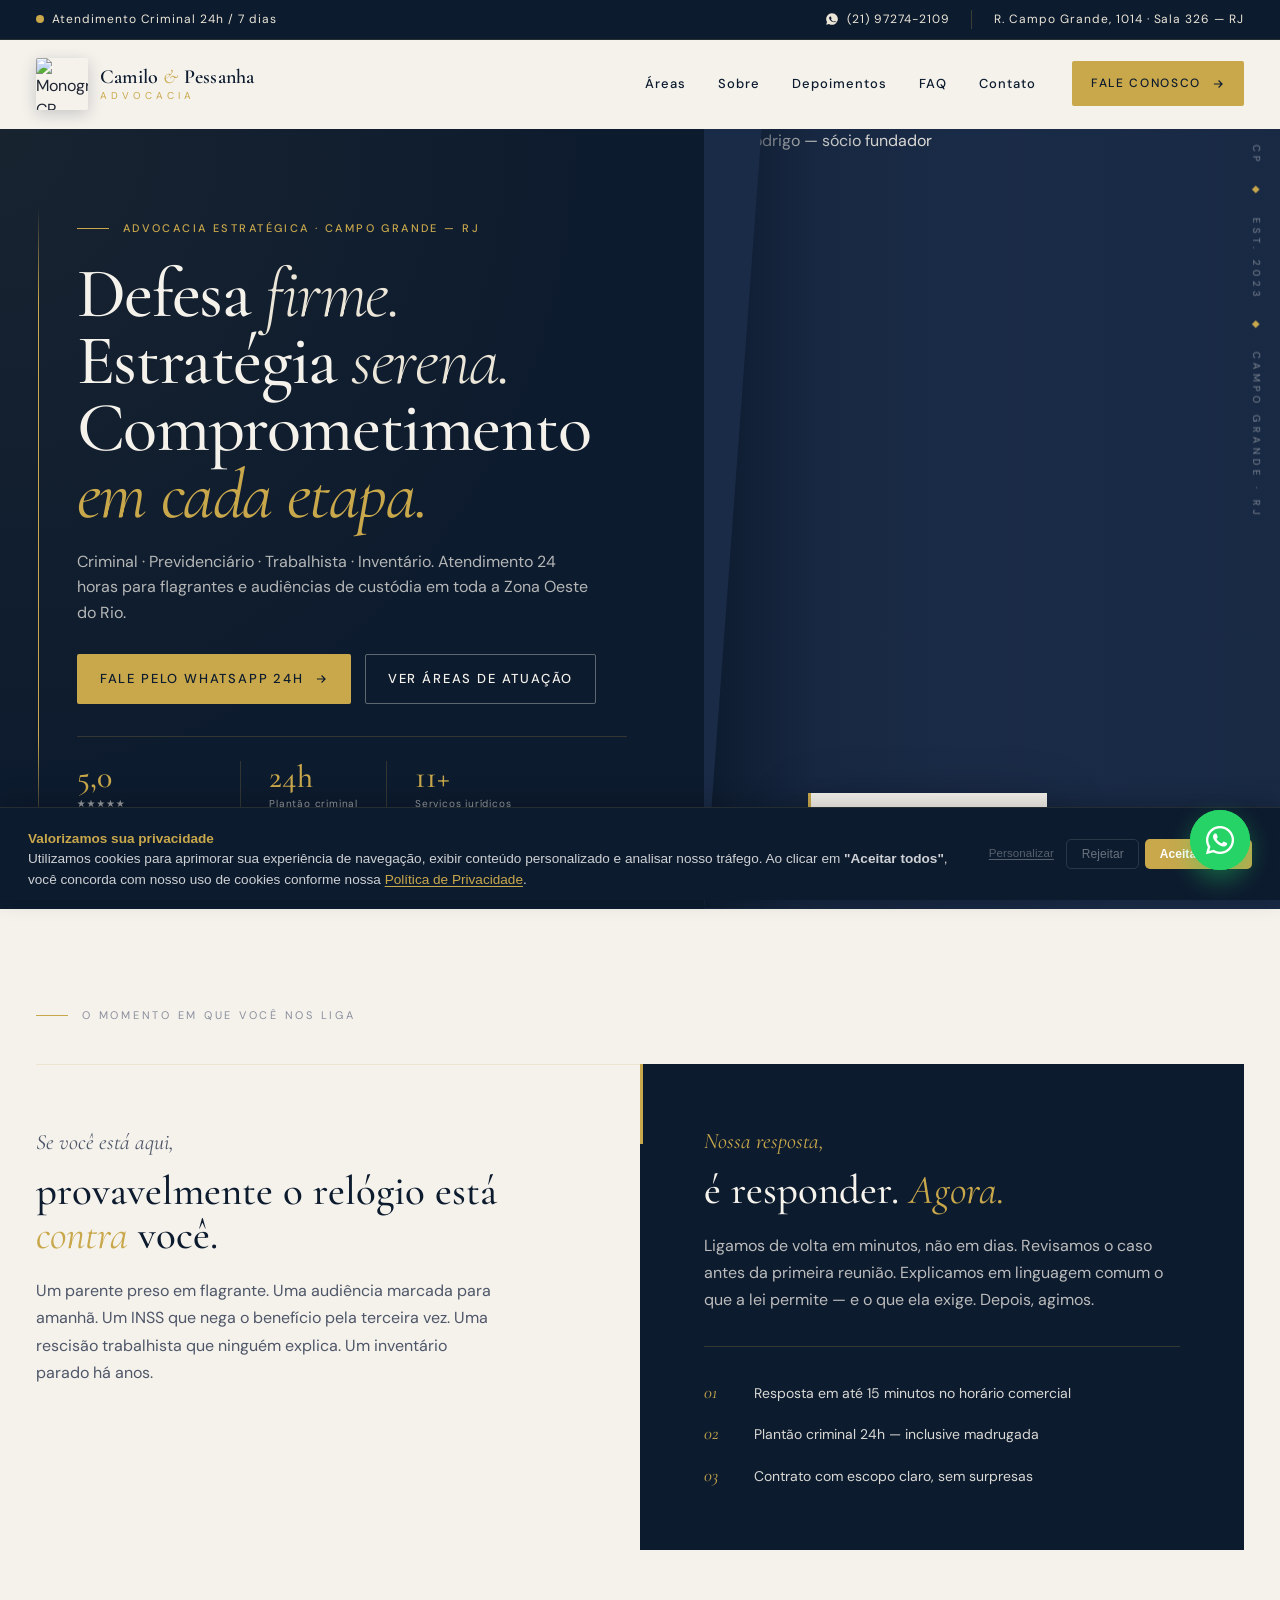
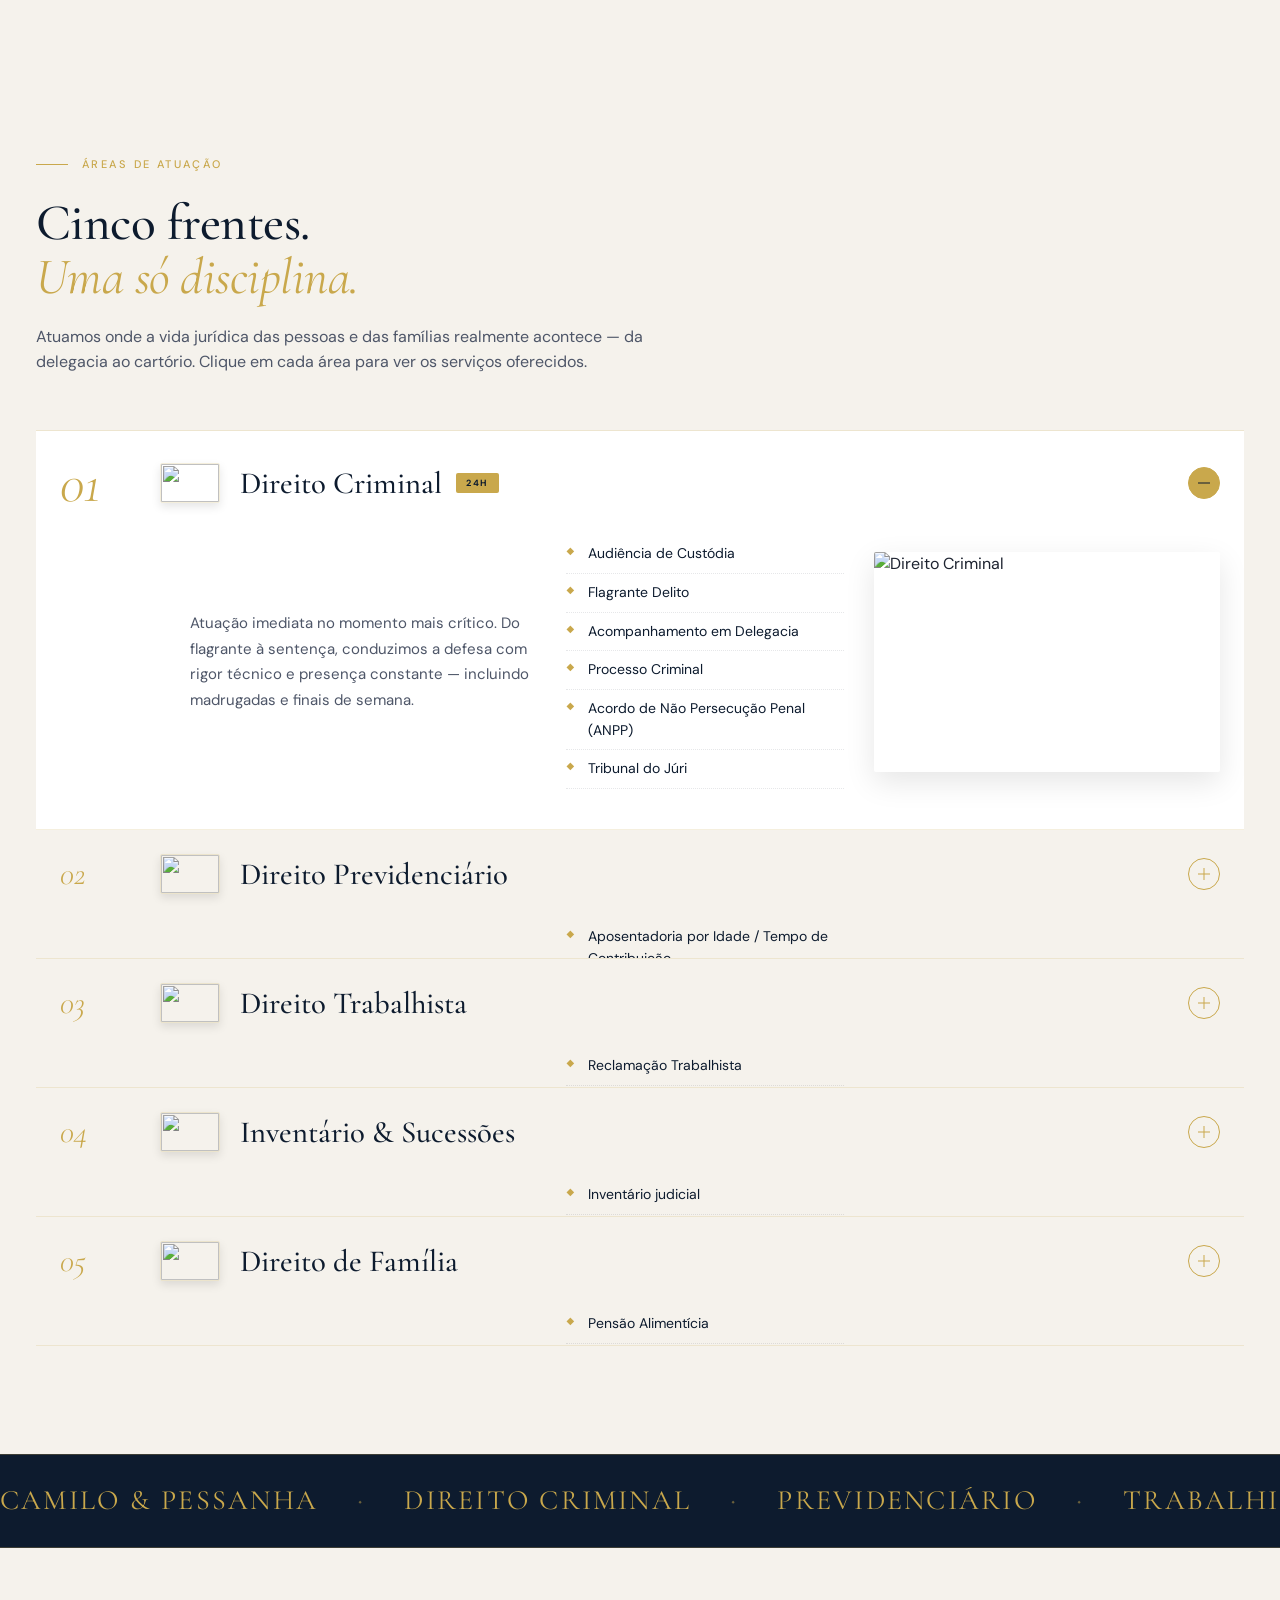
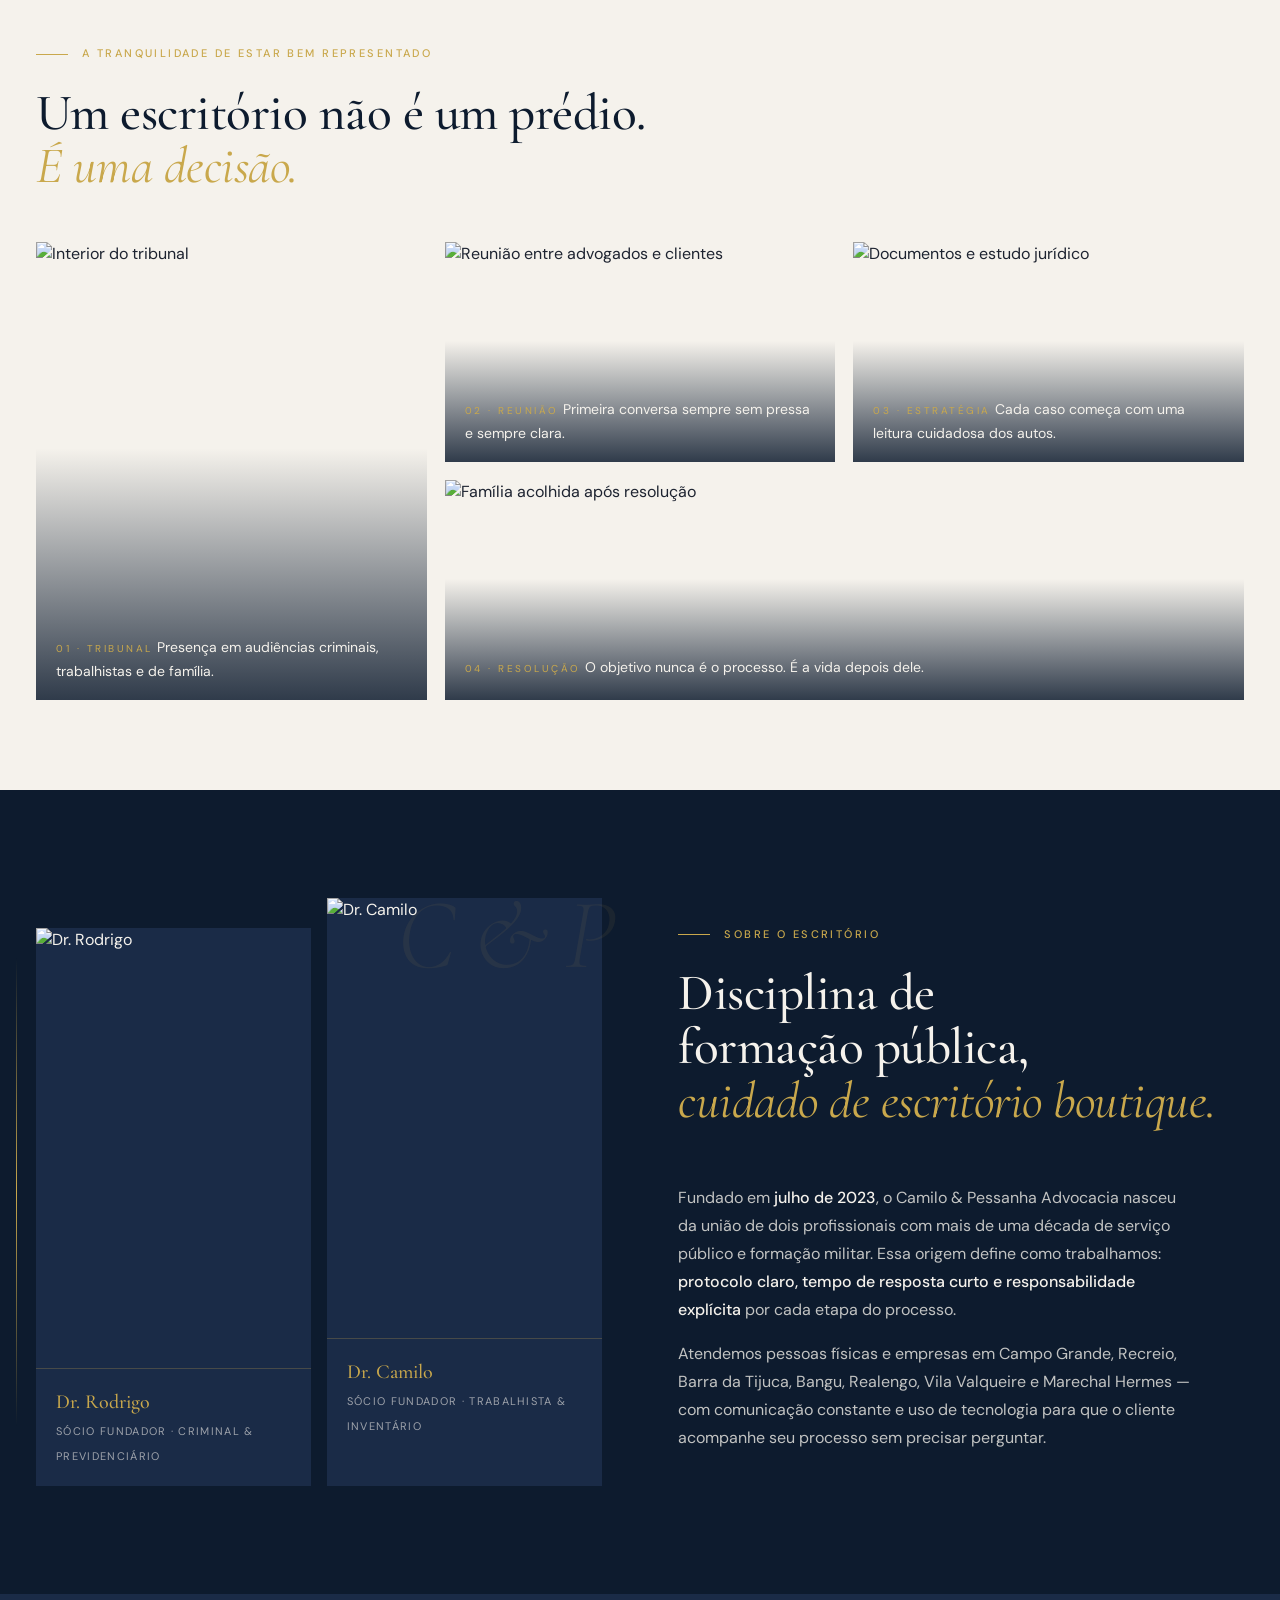
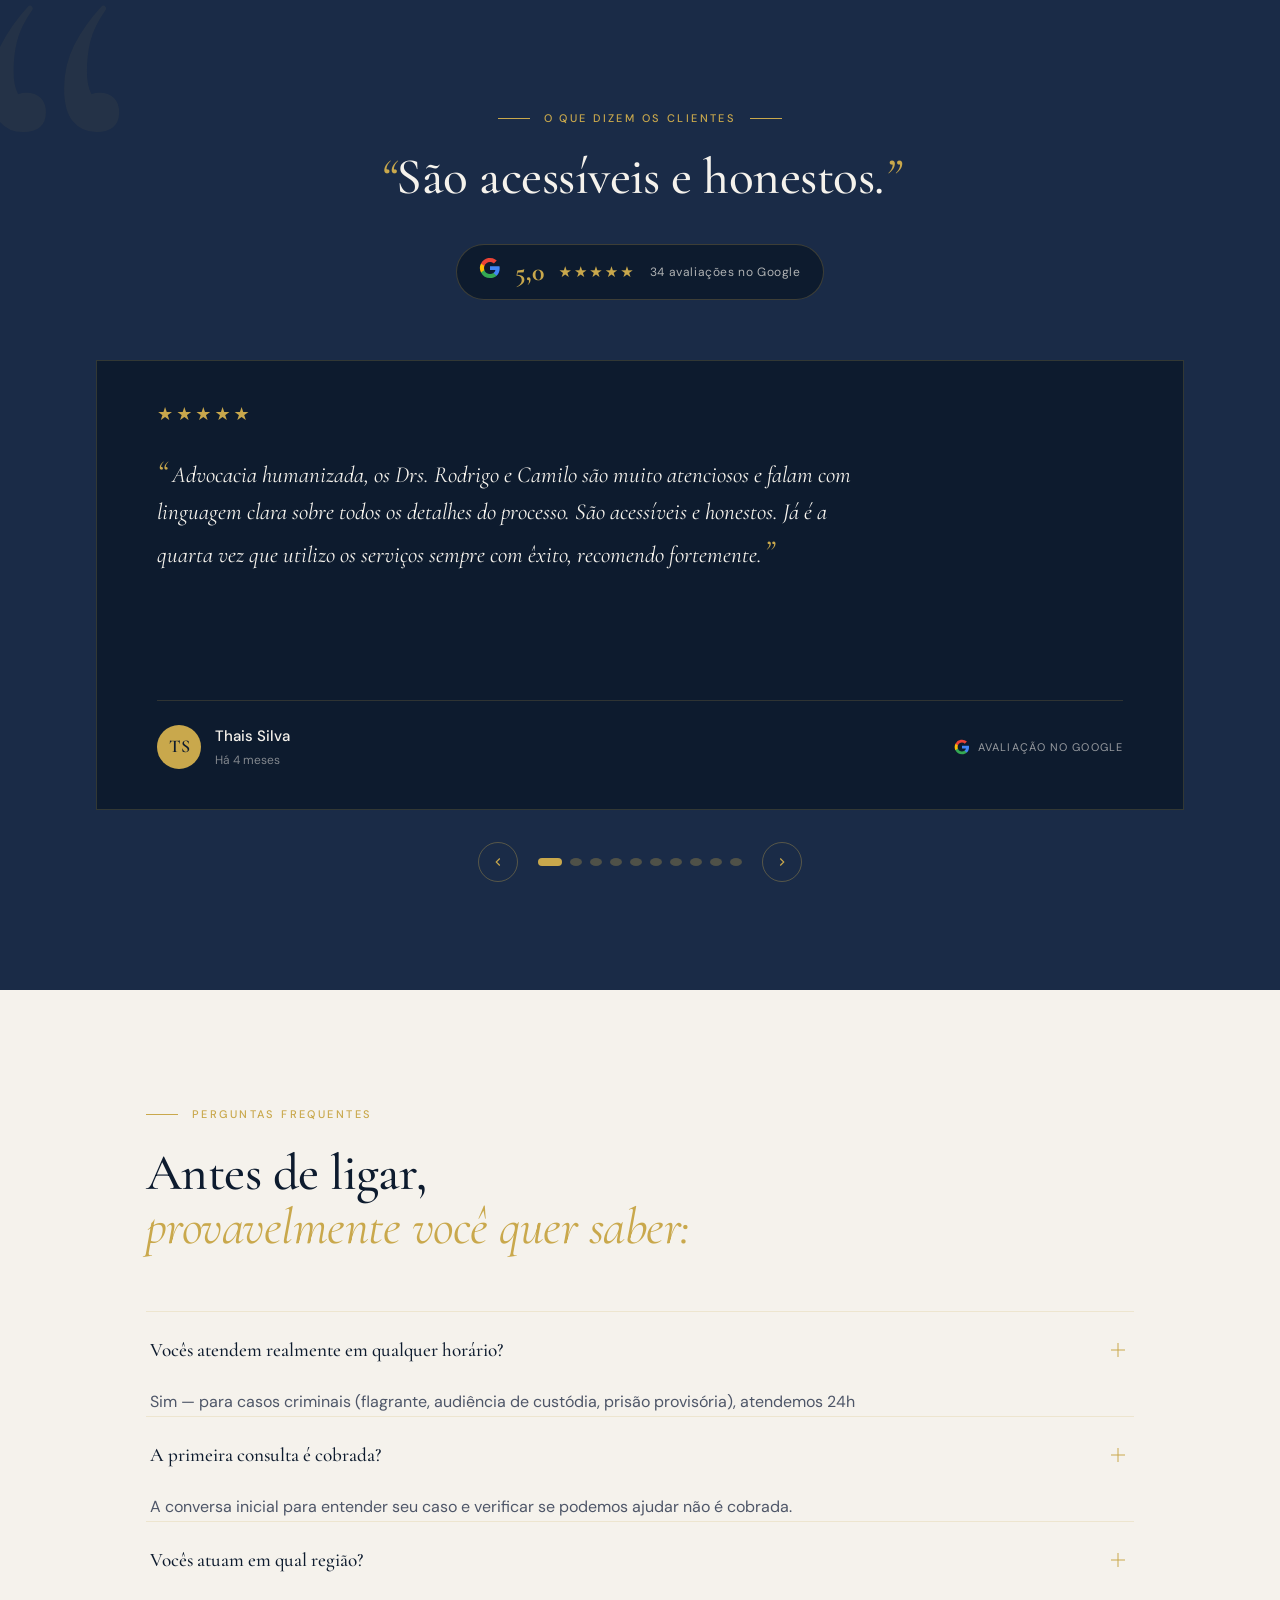
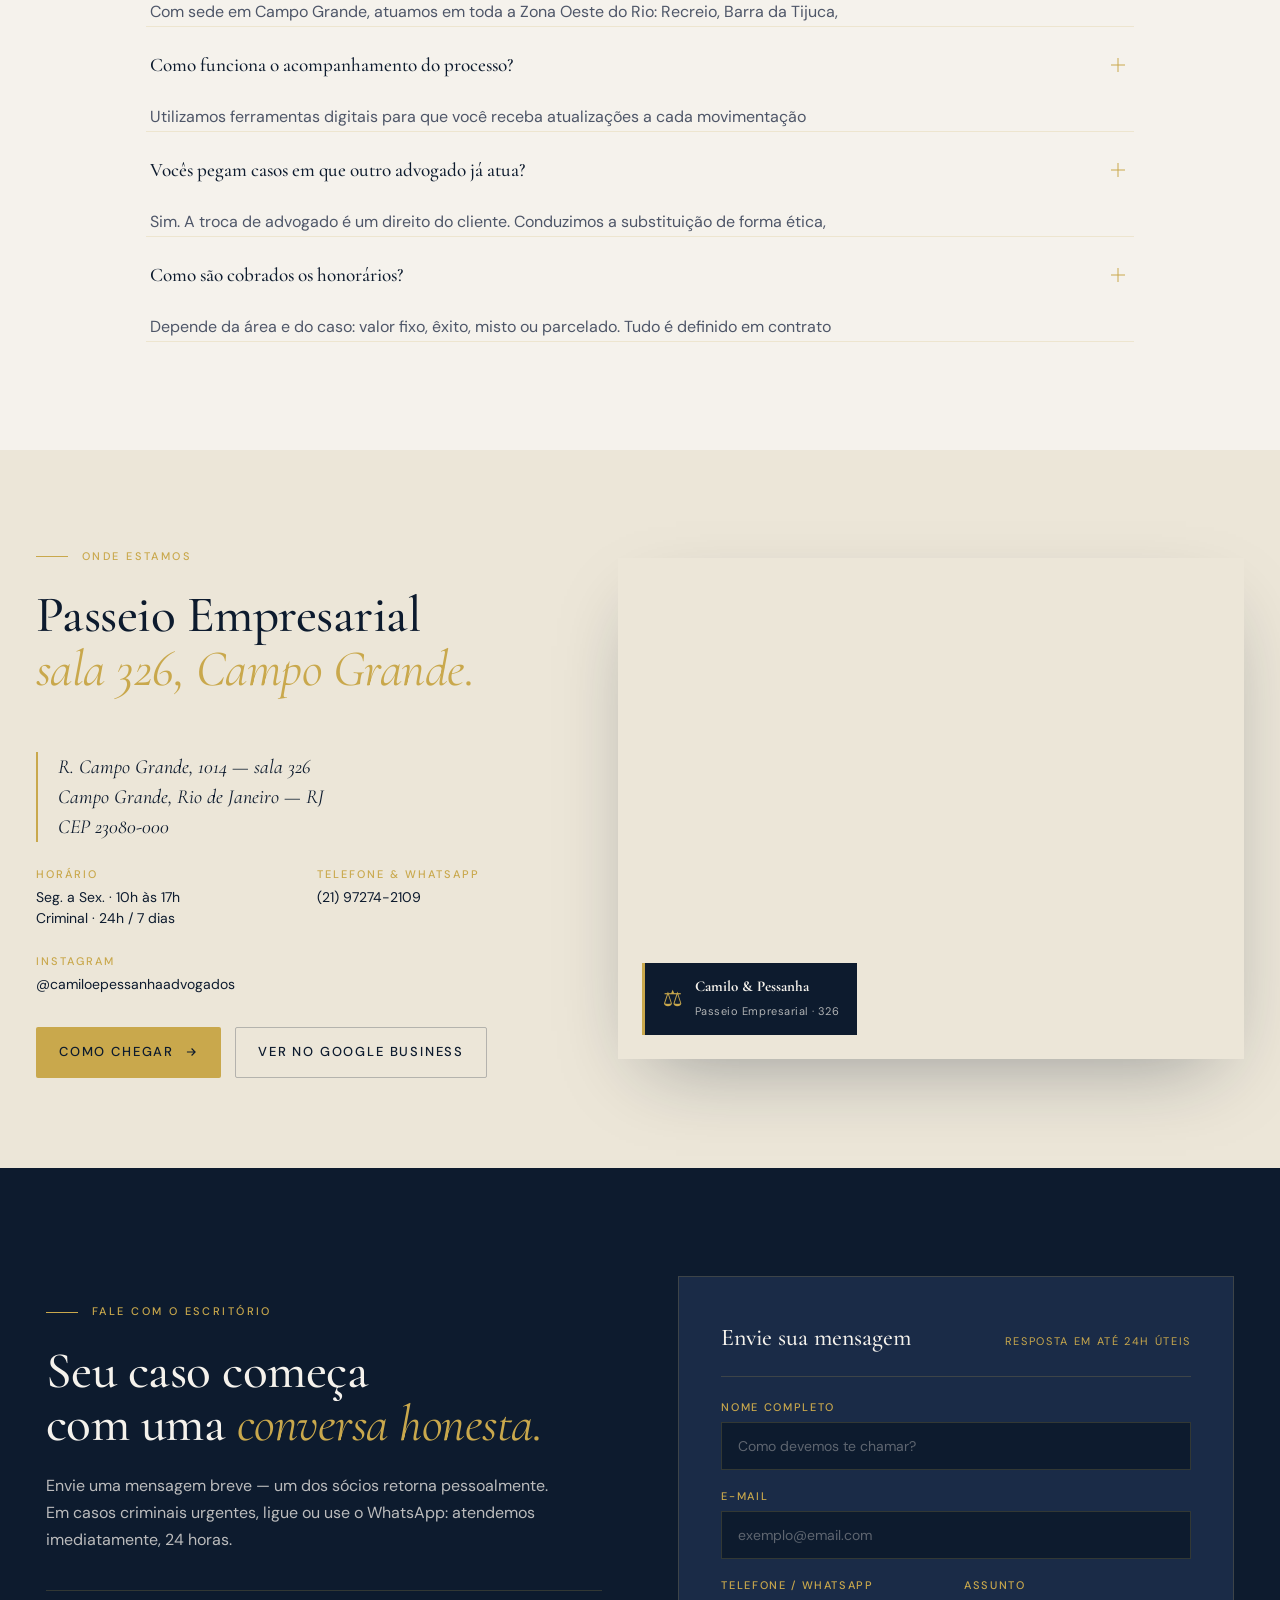
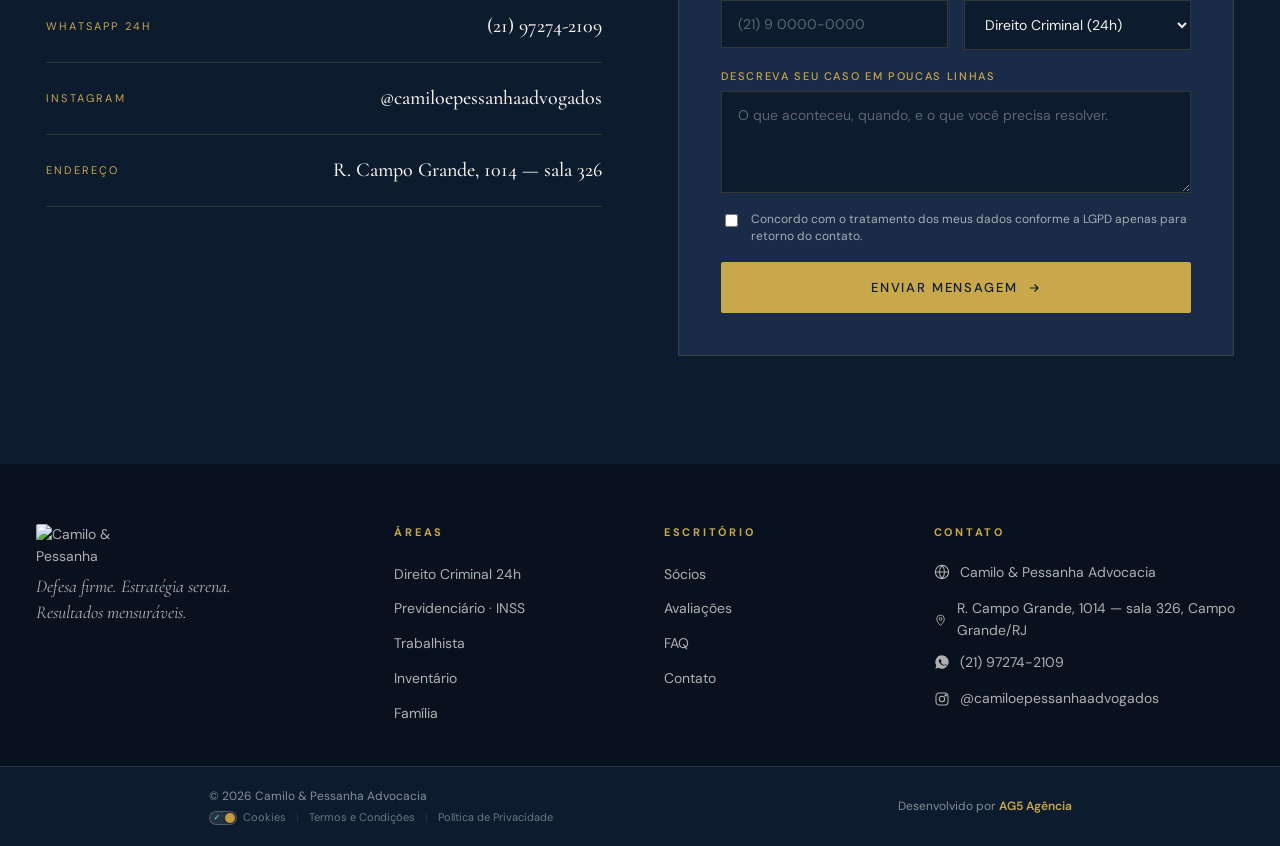
==== index.html @ c4a3452a "feat: landing page Camilo & Pessanha Advocacia - AG5 Standard" ====
<!DOCTYPE html>
<html lang="pt-BR">

<head>
  <meta charset="UTF-8" />
  <meta name="viewport" content="width=device-width, initial-scale=1.0" />
  
  <title>Advogado Criminal em Campo Grande RJ | Camilo &amp; Pessanha Advocacia</title>
  <meta name="description" content="Advogado criminal em Campo Grande RJ com plantão 24h. Defesa em flagrante, audiência de custódia, INSS e trabalhista. Atendimento imediato na Zona Oeste do Rio." />

  <!-- Canonical & Geo -->
  <link rel="canonical" href="https://www.camiloepessanha.ag5agencia.site">
  <meta name="geo.region" content="BR-RJ" />
  <meta name="geo.placename" content="Campo Grande, Rio de Janeiro" />
  <meta name="geo.position" content="-22.901458;-43.562194" />
  <meta name="ICBM" content="-22.901458, -43.562194" />

  <!-- Open Graph / Compartilhamento -->
  <meta property="og:title" content="Advogado Criminal em Campo Grande RJ | Camilo &amp; Pessanha Advocacia">
  <meta property="og:description" content="Advogado criminal em Campo Grande RJ com plantão 24h. Defesa em flagrante, audiência de custódia, INSS e trabalhista. Atendimento imediato na Zona Oeste do Rio.">
  <meta property="og:url" content="https://www.camiloepessanha.ag5agencia.site">
  <meta property="og:image" content="https://www.camiloepessanha.ag5agencia.site/assets/camilo-pessanha-dr-rodrigo-advogado-foto-perfil.webp">
  <meta property="og:image:width" content="1200">
  <meta property="og:image:height" content="630">
  <meta property="og:type" content="website">
  <meta property="og:locale" content="pt_BR">
  <meta property="og:site_name" content="Camilo &amp; Pessanha Advocacia">

  <!-- Twitter Cards -->
  <meta name="twitter:card" content="summary_large_image">
  <meta name="twitter:title" content="Advogado Criminal em Campo Grande RJ | Camilo &amp; Pessanha Advocacia">
  <meta name="twitter:description" content="Advogado criminal em Campo Grande RJ com plantão 24h. Defesa em flagrante, audiência de custódia, INSS e trabalhista. Atendimento imediato na Zona Oeste do Rio.">
  <meta name="twitter:image" content="https://www.camiloepessanha.ag5agencia.site/assets/camilo-pessanha-dr-rodrigo-advogado-foto-perfil.webp">

  <!-- Preloads Críticos -->
  <link rel="preload" href="assets/camilo-pessanha-dr-rodrigo-advogado-foto-perfil.webp" as="image">
  <link rel="preload" href="https://fonts.googleapis.com/css2?family=Cormorant+Garamond:ital,wght@0,300;0,400;0,500;0,600;0,700;1,300;1,400;1,500&family=DM+Sans:wght@400;500;700&display=swap" as="style">

  <link rel="preconnect" href="https://fonts.googleapis.com">
  <link rel="preconnect" href="https://fonts.gstatic.com" crossorigin>
  <link href="https://fonts.googleapis.com/css2?family=Cormorant+Garamond:ital,wght@0,300;0,400;0,500;0,600;0,700;1,300;1,400;1,500&family=DM+Sans:wght@400;500;700&display=swap" rel="stylesheet">
  
  <link rel="icon" type="image/x-icon" href="assets/favicon-camilo-pessanha-advocacia.ico">
  <link rel="stylesheet" href="https://cdnjs.cloudflare.com/ajax/libs/font-awesome/6.5.1/css/all.min.css">
  <link rel="stylesheet" href="style.css" />
  <link rel="stylesheet" href="cookie-banner.css">

  <!-- Schema.org JSON-LD @graph unificado (Skill AG5 v2.2) -->
  <script type="application/ld+json">
  {
    "@context": "https://schema.org",
    "@graph": [

      {
        "@type": "LegalService",
        "@id": "https://www.camiloepessanha.ag5agencia.site/#negocio",

        "name": "CAMILO E PESSANHA ADVOCACIA - CAMPO GRANDE - RJ - 24H",
        "alternateName": "Camilo & Pessanha Advocacia | Advogado Criminal | Previdenciário | Trabalhista | Inventário | Campo Grande RJ",

        "url": "https://www.camiloepessanha.ag5agencia.site/",
        "logo": "https://www.camiloepessanha.ag5agencia.site/assets/camilo-pessanha-advocacia-logo-completa-desktop.webp",
        "image": [
          "https://www.camiloepessanha.ag5agencia.site/assets/camilo-pessanha-dr-rodrigo-advogado-foto-perfil.webp",
          "https://www.camiloepessanha.ag5agencia.site/assets/camilo-pessanha-dr-camilo-advogado-foto-perfil.webp"
        ],
        "description": "Escritório de advocacia com plantão criminal 24h em Campo Grande, Rio de Janeiro. Atuação em Direito Criminal, Previdenciário, Trabalhista, Inventário e Família.",

        "foundingDate": "2023-07-11",
        "priceRange": "$$",
        "currenciesAccepted": "BRL",
        "telephone": "+55-21-97274-2109",

        "address": {
          "@type": "PostalAddress",
          "streetAddress": "R. Campo Grande, 1014, sala 326",
          "addressLocality": "Campo Grande",
          "addressRegion": "RJ",
          "postalCode": "23080-000",
          "addressCountry": "BR"
        },

        "geo": {
          "@type": "GeoCoordinates",
          "latitude": -22.90145840,
          "longitude": -43.55962000
        },

        "openingHoursSpecification": [
          {
            "@type": "OpeningHoursSpecification",
            "dayOfWeek": ["Monday","Tuesday","Wednesday","Thursday","Friday"],
            "opens": "10:00",
            "closes": "17:00"
          },
          {
            "@type": "OpeningHoursSpecification",
            "dayOfWeek": ["Monday","Tuesday","Wednesday","Thursday","Friday","Saturday","Sunday"],
            "opens": "00:00",
            "closes": "23:59",
            "description": "Plantão Criminal 24h"
          }
        ],

        "areaServed": [
          {
            "@type": "City",
            "name": "Campo Grande",
            "containedInPlace": { "@type": "State", "name": "Rio de Janeiro" }
          },
          { "@type": "Place", "name": "Campo Grande" },
          { "@type": "Place", "name": "Senador Vasconcelos" },
          { "@type": "Place", "name": "Santíssimo" },
          { "@type": "Place", "name": "Cosmos" },
          { "@type": "Place", "name": "Inhoaíba" },
          { "@type": "Place", "name": "Recreio dos Bandeirantes" },
          { "@type": "Place", "name": "Barra da Tijuca" },
          { "@type": "Place", "name": "Bangu" },
          { "@type": "Place", "name": "Realengo" },
          { "@type": "Place", "name": "Vila Valqueire" },
          { "@type": "Place", "name": "Marechal Hermes" }
        ],

        "hasOfferCatalog": {
          "@type": "OfferCatalog",
          "name": "Serviços Jurídicos Camilo e Pessanha Advocacia",
          "itemListElement": [
            {
              "@type": "Offer",
              "itemOffered": {
                "@type": "Service",
                "name": "Audiência de Custódia",
                "description": "Atuação imediata em audiência de custódia com plantão 24h para assegurar os direitos do preso.",
                "areaServed": "Campo Grande – RJ",
                "provider": { "@id": "https://www.camiloepessanha.ag5agencia.site/#negocio" }
              }
            },
            {
              "@type": "Offer",
              "itemOffered": {
                "@type": "Service",
                "name": "Flagrante Delito",
                "description": "Acompanhamento em delegacia e defesa no flagrante delito, disponível a qualquer hora.",
                "areaServed": "Campo Grande – RJ",
                "provider": { "@id": "https://www.camiloepessanha.ag5agencia.site/#negocio" }
              }
            },
            {
              "@type": "Offer",
              "itemOffered": {
                "@type": "Service",
                "name": "Processo Criminal e Tribunal do Júri",
                "description": "Defesa completa em processos criminais, ANPP e Tribunal do Júri.",
                "areaServed": "Campo Grande – RJ",
                "provider": { "@id": "https://www.camiloepessanha.ag5agencia.site/#negocio" }
              }
            },
            {
              "@type": "Offer",
              "itemOffered": {
                "@type": "Service",
                "name": "Aposentadoria e BPC-LOAS",
                "description": "Assessoria previdenciária para aposentadorias, BPC-LOAS, auxílio-doença, pensão por morte e revisões de benefício.",
                "areaServed": "Campo Grande – RJ",
                "provider": { "@id": "https://www.camiloepessanha.ag5agencia.site/#negocio" }
              }
            },
            {
              "@type": "Offer",
              "itemOffered": {
                "@type": "Service",
                "name": "Reclamação Trabalhista",
                "description": "Defesa de trabalhadores e assessoria empresarial preventiva em rescisões, horas extras, assédio e acordos.",
                "areaServed": "Campo Grande – RJ",
                "provider": { "@id": "https://www.camiloepessanha.ag5agencia.site/#negocio" }
              }
            },
            {
              "@type": "Offer",
              "itemOffered": {
                "@type": "Service",
                "name": "Inventário e Sucessões",
                "description": "Inventário judicial e extrajudicial, partilha de bens, testamento, sobrepartilha e arrolamento sumário.",
                "areaServed": "Campo Grande – RJ",
                "provider": { "@id": "https://www.camiloepessanha.ag5agencia.site/#negocio" }
              }
            },
            {
              "@type": "Offer",
              "itemOffered": {
                "@type": "Service",
                "name": "Direito de Família",
                "description": "Pensão alimentícia, guarda, divórcio, reconhecimento de união estável e investigação de paternidade.",
                "areaServed": "Campo Grande – RJ",
                "provider": { "@id": "https://www.camiloepessanha.ag5agencia.site/#negocio" }
              }
            }
          ]
        },

        "founder": [
          {
            "@type": "Person",
            "name": "Dr. Rodrigo",
            "jobTitle": "Advogado Sócio Fundador",
            "description": "Sócio fundador especializado em Direito Criminal e Previdenciário, com formação militar e mais de uma década no serviço público.",
            "image": "https://www.camiloepessanha.ag5agencia.site/assets/camilo-pessanha-dr-rodrigo-advogado-foto-perfil.webp"
          },
          {
            "@type": "Person",
            "name": "Dr. Camilo",
            "jobTitle": "Advogado Sócio Fundador",
            "description": "Sócio fundador especializado em Direito Trabalhista e Inventário, com formação militar e mais de uma década no serviço público.",
            "image": "https://www.camiloepessanha.ag5agencia.site/assets/camilo-pessanha-dr-camilo-advogado-foto-perfil.webp"
          }
        ],

        "aggregateRating": {
          "@type": "AggregateRating",
          "ratingValue": "5.0",
          "reviewCount": "34",
          "bestRating": "5",
          "worstRating": "1"
        },

        "sameAs": [
          "https://share.google/ftbJvimRiAIhSMimZ",
          "https://www.instagram.com/camiloepessanhaadvogados"
        ]
      },

      {
        "@type": "WebSite",
        "@id": "https://www.camiloepessanha.ag5agencia.site/#website",
        "url": "https://www.camiloepessanha.ag5agencia.site/",
        "name": "Camilo & Pessanha Advocacia | Advogado Criminal | Previdenciário | Trabalhista | Inventário | Campo Grande RJ",
        "publisher": { "@id": "https://www.camiloepessanha.ag5agencia.site/#negocio" },
        "inLanguage": "pt-BR"
      },

      {
        "@type": "WebPage",
        "@id": "https://www.camiloepessanha.ag5agencia.site/#webpage",
        "url": "https://www.camiloepessanha.ag5agencia.site/",
        "name": "Advogado Criminal em Campo Grande RJ | Camilo & Pessanha Advocacia",
        "description": "Advogado criminal em Campo Grande RJ com plantão 24h. Defesa em flagrante, audiência de custódia, INSS e trabalhista. Atendimento imediato na Zona Oeste do Rio.",
        "isPartOf": { "@id": "https://www.camiloepessanha.ag5agencia.site/#website" },
        "about": { "@id": "https://www.camiloepessanha.ag5agencia.site/#negocio" },
        "inLanguage": "pt-BR",
        "datePublished": "2023-07-11",
        "dateModified": "2026-04-22"
      },

      {
        "@type": "FAQPage",
        "@id": "https://www.camiloepessanha.ag5agencia.site/#faq",
        "mainEntity": [
          {
            "@type": "Question",
            "name": "Vocês atendem realmente em qualquer horário?",
            "acceptedAnswer": {
              "@type": "Answer",
              "text": "Sim. Para casos criminais (flagrante, audiência de custódia, prisão provisória), atendemos 24h por dia, todos os dias, incluindo madrugadas, finais de semana e feriados. Nas demais áreas, o horário é de segunda a sexta, das 10h às 17h."
            }
          },
          {
            "@type": "Question",
            "name": "A primeira consulta é cobrada?",
            "acceptedAnswer": {
              "@type": "Answer",
              "text": "A conversa inicial para entender seu caso e verificar se podemos ajudar não é cobrada. Eventuais pareceres técnicos ou análises de documentos são acordados previamente, sempre por escrito, sem surpresas."
            }
          },
          {
            "@type": "Question",
            "name": "Vocês atuam em qual região?",
            "acceptedAnswer": {
              "@type": "Answer",
              "text": "Com sede em Campo Grande, atuamos em toda a Zona Oeste do Rio: Recreio, Barra da Tijuca, Bangu, Realengo, Vila Valqueire e Marechal Hermes, além de outras regiões mediante combinação prévia."
            }
          },
          {
            "@type": "Question",
            "name": "Como funciona o acompanhamento do processo?",
            "acceptedAnswer": {
              "@type": "Answer",
              "text": "Utilizamos ferramentas digitais para que você receba atualizações a cada movimentação relevante. Além disso, respondemos por WhatsApp, e-mail e telefone em horário comercial, sem intermediários desnecessários."
            }
          },
          {
            "@type": "Question",
            "name": "Vocês pegam casos em que outro advogado já atua?",
            "acceptedAnswer": {
              "@type": "Answer",
              "text": "Sim. A troca de advogado é um direito do cliente. Conduzimos a substituição de forma ética, seguindo integralmente o Código de Ética da OAB, sem atrito desnecessário com o colega anterior."
            }
          },
          {
            "@type": "Question",
            "name": "Como são cobrados os honorários?",
            "acceptedAnswer": {
              "@type": "Answer",
              "text": "Depende da área e do caso: valor fixo, êxito, misto ou parcelado. Tudo é definido em contrato antes de começarmos e segue as tabelas mínimas da OAB/RJ."
            }
          }
        ]
      }

    ]
  }
  </script>
</head>

<body>

  <!-- TOPBAR -->
  <div class="topbar">
    <div class="topbar__inner">
      <div class="topbar__left">
        <span class="topbar__item"><span class="dot-pulse"></span> Atendimento Criminal 24h / 7 dias</span>
      </div>
      <div class="topbar__right">
        <a href="https://wa.me/5521972742109" class="topbar__item" target="_blank" rel="noopener">
          <svg viewBox="0 0 24 24" width="14" height="14" fill="currentColor" aria-hidden="true">
            <path
              d="M12 2a10 10 0 00-8.5 15.2L2 22l4.9-1.4A10 10 0 1012 2zm5.3 14.2c-.2.6-1.3 1.2-1.8 1.2-.5 0-.5.3-3.1-.7-2.6-1.1-4.2-3.7-4.3-3.9-.1-.2-1-1.4-1-2.7 0-1.3.7-1.9 1-2.1.3-.2.6-.3.8-.3h.6c.2 0 .5-.1.7.5l1 2.4c.1.2.1.3 0 .5l-.3.5-.4.5c-.1.1-.3.3-.1.6.2.3.9 1.4 1.9 2.3 1.3 1.1 2.4 1.5 2.7 1.6.3.1.4.1.6-.1l.8-.9c.2-.2.3-.2.6-.1l1.7.8c.3.1.5.2.5.3.2.2.2.7 0 1.3z" />
          </svg>
          (21) 97274-2109
        </a>
        <a href="https://maps.google.com/?q=R.+Campo+Grande,+1014+sala+326+Campo+Grande+Rio+de+Janeiro"
          class="topbar__item topbar__item--sep" target="_blank" rel="noopener">
          R. Campo Grande, 1014 · Sala 326 — RJ
        </a>
      </div>
    </div>
  </div>

  <!-- NAVBAR -->
  <header class="nav" id="nav">
    <div class="nav__inner">
      <a href="#home" class="nav__brand" aria-label="Camilo e Pessanha Advocacia">
        <span class="nav__mark">
          <img src="assets/icon-logo-camilo-pessanha-cp-icone-monograma-fundo-azul-removebg-preview.webp" alt="Monograma CP" width="52" height="52" />
        </span>
        <span class="nav__wordmark">
          <span class="nav__wordmark-top">Camilo <span class="amp">&amp;</span> Pessanha</span>
          <span class="nav__wordmark-bot">Advocacia</span>
        </span>
      </a>
      <nav class="nav__links" aria-label="Navegação principal">
        <a href="#areas">Áreas</a>
        <a href="#sobre">Sobre</a>
        <a href="#depoimentos">Depoimentos</a>
        <a href="#faq">FAQ</a>
        <a href="#contato">Contato</a>
      </nav>
      <a href="https://wa.me/5521972742109" class="btn btn--gold nav__cta" target="_blank" rel="noopener">
        Fale conosco
        <svg viewBox="0 0 24 24" width="14" height="14" fill="none" stroke="currentColor" stroke-width="2"
          aria-hidden="true">
          <path d="M5 12h14M13 6l6 6-6 6" />
        </svg>
      </a>
      <button class="nav__burger" id="navBurger" aria-label="Abrir menu">
        <span></span><span></span><span></span>
      </button>
    </div>
  </header>

  <!-- HERO — Split 55/45 -->
  <section class="hero" id="home">
    <div class="hero__grid">
      <div class="hero__left">
        <span class="hero__gold-line" aria-hidden="true"></span>
        <div class="hero__left-inner">
          <p class="eyebrow" data-anim="up">
            <span class="eyebrow__rule"></span>
            Advocacia estratégica · Campo Grande — RJ
          </p>
          <h1 class="hero__title" data-anim="up" data-delay="100">
            Defesa <em>firme.</em><br />
            Estratégia <em>serena.</em><br />
            Comprometimento <span class="gold">em cada etapa.</span>
          </h1>
          <p class="hero__sub" data-anim="up" data-delay="200">
            Criminal · Previdenciário · Trabalhista · Inventário.
            Atendimento 24 horas para flagrantes e audiências de custódia em toda a Zona Oeste do Rio.
          </p>
          <div class="hero__ctas" data-anim="up" data-delay="300">
            <a href="https://wa.me/5521972742109" class="btn btn--gold" target="_blank" rel="noopener">
              Fale pelo WhatsApp 24h
              <svg viewBox="0 0 24 24" width="14" height="14" fill="none" stroke="currentColor" stroke-width="2"
                aria-hidden="true">
                <path d="M5 12h14M13 6l6 6-6 6" />
              </svg>
            </a>
            <a href="#areas" class="btn btn--ghost">
              Ver áreas de atuação
            </a>
          </div>
          <div class="hero__meta" data-anim="up" data-delay="400">
            <div class="hero__meta-item">
              <strong>5,0</strong>
              <span>★★★★★<br />34 avaliações no Google</span>
            </div>
            <div class="hero__meta-sep" aria-hidden="true"></div>
            <div class="hero__meta-item">
              <strong>24h</strong>
              <span>Plantão criminal<br />todos os dias</span>
            </div>
            <div class="hero__meta-sep" aria-hidden="true"></div>
            <div class="hero__meta-item">
              <strong>11+</strong>
              <span>Serviços jurídicos<br />sob um mesmo teto</span>
            </div>
          </div>
        </div>
      </div>

      <div class="hero__right">
        <div class="hero__photo" id="heroPhoto">
          <img class="hero__photo-slide hero__photo-slide--active"
            src="assets/camilo-pessanha-dr-rodrigo-advogado-foto-perfil.webp" alt="Dr. Rodrigo — sócio fundador" width="800" height="1000" fetchpriority="high" />
          <img class="hero__photo-slide" src="assets/camilo-pessanha-dr-camilo-advogado-foto-perfil.webp"
            alt="Dr. Camilo — sócio fundador" width="800" height="1000" loading="lazy" />
          <div class="hero__photo-overlay" aria-hidden="true"></div>
        </div>

        <div class="hero__badge" data-anim="up" data-delay="800">
          <span class="hero__badge-dot"></span>
          <div>
            <strong>Disponível agora</strong>
            <small>Flagrante · Custódia · Delegacia</small>
          </div>
        </div>

        <div class="hero__vmark" aria-hidden="true">
          <span>CP</span>
          <span>EST. 2023</span>
          <span>CAMPO GRANDE · RJ</span>
        </div>
      </div>
    </div>
  </section>

  <!-- IMPACT — Pain + Solution -->
  <section class="impact">
    <div class="impact__inner">
      <div class="impact__label" data-anim="up">
        <span class="rule"></span> O momento em que você nos liga
      </div>
      <div class="impact__grid">
        <div class="impact__pain" data-anim="up">
          <p class="impact__kicker">Se você está aqui,</p>
          <h2 class="impact__headline">
            provavelmente o relógio está <em>contra</em> você.
          </h2>
          <p class="impact__body">
            Um parente preso em flagrante. Uma audiência marcada para amanhã.
            Um INSS que nega o benefício pela terceira vez. Uma rescisão
            trabalhista que ninguém explica. Um inventário parado há anos.
          </p>
        </div>
        <div class="impact__solve" data-anim="up" data-delay="150">
          <p class="impact__kicker gold">Nossa resposta,</p>
          <h2 class="impact__headline light">
            é responder. <em>Agora.</em>
          </h2>
          <p class="impact__body light">
            Ligamos de volta em minutos, não em dias. Revisamos o caso antes
            da primeira reunião. Explicamos em linguagem comum o que a lei
            permite — e o que ela exige. Depois, agimos.
          </p>
          <ul class="impact__checks">
            <li><span>01</span> Resposta em até 15 minutos no horário comercial</li>
            <li><span>02</span> Plantão criminal 24h — inclusive madrugada</li>
            <li><span>03</span> Contrato com escopo claro, sem surpresas</li>
          </ul>
        </div>
      </div>
    </div>
  </section>

  <!-- ÁREAS — Accordion -->
  <section class="areas" id="areas">
    <div class="areas__inner">
      <header class="section-head" data-anim="up">
        <p class="eyebrow"><span class="eyebrow__rule"></span> Áreas de atuação</p>
        <h2 class="section-title">
          Cinco frentes.<br />
          <span class="gold-italic">Uma só disciplina.</span>
        </h2>
        <p class="section-sub">
          Atuamos onde a vida jurídica das pessoas e das famílias realmente
          acontece — da delegacia ao cartório. Clique em cada área para
          ver os serviços oferecidos.
        </p>
      </header>

      <ul class="acc" id="acc">
        <li class="acc__item is-open" data-area="criminal">
          <button class="acc__head">
            <span class="acc__num">01</span>
            <div class="acc__thumb"><img src="assets/criminal_law_premium_1776882867028.png" alt="" width="48" height="48" /></div>
            <span class="acc__title">Direito Criminal <span class="acc__tag">24h</span></span>
            <span class="acc__icon" aria-hidden="true"></span>
          </button>
          <div class="acc__body">
            <div class="acc__grid">
              <div class="acc__desc">
                Atuação imediata no momento mais crítico. Do flagrante à
                sentença, conduzimos a defesa com rigor técnico e presença
                constante — incluindo madrugadas e finais de semana.
              </div>
              <ul class="acc__list">
                <li>Audiência de Custódia</li>
                <li>Flagrante Delito</li>
                <li>Acompanhamento em Delegacia</li>
                <li>Processo Criminal</li>
                <li>Acordo de Não Persecução Penal (ANPP)</li>
                <li>Tribunal do Júri</li>
              </ul>
              <div class="acc__media">
                <img src="assets/criminal_law_premium_1776882867028.png" alt="Direito Criminal" width="400" height="300" loading="lazy" />
              </div>
            </div>
          </div>
        </li>

        <li class="acc__item" data-area="previdenciario">
          <button class="acc__head">
            <span class="acc__num">02</span>
            <div class="acc__thumb"><img src="assets/social_security_documents_premium_1776883155373.png" alt="" width="48" height="48" /></div>
            <span class="acc__title">Direito Previdenciário</span>
            <span class="acc__icon" aria-hidden="true"></span>
          </button>
          <div class="acc__body">
            <div class="acc__grid">
              <div class="acc__desc">
                INSS, BPC-LOAS e aposentadorias. Estudamos o histórico
                contributivo, revisamos o cálculo e conduzimos o processo
                administrativo ou judicial com acompanhamento integral.
              </div>
              <ul class="acc__list">
                <li>Aposentadoria por Idade / Tempo de Contribuição</li>
                <li>Aposentadoria por Invalidez</li>
                <li>BPC-LOAS (benefício assistencial)</li>
                <li>Auxílio-doença &amp; Auxílio-acidente</li>
                <li>Revisão de benefício</li>
                <li>Pensão por morte</li>
              </ul>
              <div class="acc__media">
                <img src="assets/social_security_documents_premium_1776883155373.png" alt="Direito Previdenciário" width="400" height="300" loading="lazy" />
              </div>
            </div>
          </div>
        </li>

        <li class="acc__item" data-area="trabalhista">
          <button class="acc__head">
            <span class="acc__num">03</span>
            <div class="acc__thumb"><img src="assets/labor_law_premium_1776882895741.png" alt="" width="48" height="48" /></div>
            <span class="acc__title">Direito Trabalhista</span>
            <span class="acc__icon" aria-hidden="true"></span>
          </button>
          <div class="acc__body">
            <div class="acc__grid">
              <div class="acc__desc">
                Do trabalhador ao empregador. Atuamos na defesa de
                direitos e na orientação de empresas para operar sem
                passivos, da admissão à rescisão.
              </div>
              <ul class="acc__list">
                <li>Reclamação Trabalhista</li>
                <li>Rescisão indireta</li>
                <li>Horas extras &amp; adicionais</li>
                <li>Assédio moral e sexual</li>
                <li>Assessoria empresarial preventiva</li>
                <li>Acordos e homologações</li>
              </ul>
              <div class="acc__media">
                <img src="assets/labor_law_premium_1776882895741.png" alt="Direito Trabalhista" width="400" height="300" loading="lazy" />
              </div>
            </div>
          </div>
        </li>

        <li class="acc__item" data-area="inventario">
          <button class="acc__head">
            <span class="acc__num">04</span>
            <div class="acc__thumb"><img src="https://images.unsplash.com/photo-1560518883-ce09059eeffa?auto=format&fit=crop&w=600&q=80" alt="" width="48" height="48" /></div>
            <span class="acc__title">Inventário &amp; Sucessões</span>
            <span class="acc__icon" aria-hidden="true"></span>
          </button>
          <div class="acc__body">
            <div class="acc__grid">
              <div class="acc__desc">
                Inventário judicial ou extrajudicial conduzido com
                clareza — para que a família lide com o luto, não com
                a burocracia.
              </div>
              <ul class="acc__list">
                <li>Inventário judicial</li>
                <li>Inventário extrajudicial (cartório)</li>
                <li>Partilha de bens</li>
                <li>Testamento</li>
                <li>Sobrepartilha</li>
                <li>Arrolamento sumário</li>
              </ul>
              <div class="acc__media">
                <img src="https://images.unsplash.com/photo-1560518883-ce09059eeffa?auto=format&fit=crop&w=600&q=80" alt="Inventário e Sucessões" width="400" height="300" loading="lazy" />
              </div>
            </div>
          </div>
        </li>

        <li class="acc__item" data-area="familia">
          <button class="acc__head">
            <span class="acc__num">05</span>
            <div class="acc__thumb"><img src="assets/family_law_symbolic_premium_1776883171077.png" alt="" width="48" height="48" /></div>
            <span class="acc__title">Direito de Família</span>
            <span class="acc__icon" aria-hidden="true"></span>
          </button>
          <div class="acc__body">
            <div class="acc__grid">
              <div class="acc__desc">
                Questões que envolvem filhos, patrimônio e convivência
                tratadas com a mesma firmeza técnica e o cuidado humano
                que o assunto merece.
              </div>
              <ul class="acc__list">
                <li>Pensão Alimentícia</li>
                <li>Guarda &amp; Convivência</li>
                <li>Divórcio consensual e litigioso</li>
                <li>Reconhecimento de união estável</li>
                <li>Investigação de paternidade</li>
                <li>Alteração de regime de bens</li>
              </ul>
              <div class="acc__media">
                <img src="assets/family_law_symbolic_premium_1776883171077.png" alt="Direito de Família" width="400" height="300" loading="lazy" />
              </div>
            </div>
          </div>
        </li>
      </ul>
    </div>
  </section>

  <!-- MARQUEE -->
  <div class="marquee" aria-hidden="true">
    <div class="marquee__track">
      <span>CAMILO &amp; PESSANHA</span><span class="marquee__dot">◆</span>
      <span>DIREITO CRIMINAL</span><span class="marquee__dot">◆</span>
      <span>PREVIDENCIÁRIO</span><span class="marquee__dot">◆</span>
      <span>TRABALHISTA</span><span class="marquee__dot">◆</span>
      <span>INVENTÁRIO</span><span class="marquee__dot">◆</span>
      <span>ATENDIMENTO 24H</span><span class="marquee__dot">◆</span>
      <span>CAMPO GRANDE — RJ</span><span class="marquee__dot">◆</span>
      <span>CAMILO &amp; PESSANHA</span><span class="marquee__dot">◆</span>
      <span>DIREITO CRIMINAL</span><span class="marquee__dot">◆</span>
      <span>PREVIDENCIÁRIO</span><span class="marquee__dot">◆</span>
      <span>TRABALHISTA</span><span class="marquee__dot">◆</span>
      <span>INVENTÁRIO</span><span class="marquee__dot">◆</span>
      <span>ATENDIMENTO 24H</span><span class="marquee__dot">◆</span>
      <span>CAMPO GRANDE — RJ</span><span class="marquee__dot">◆</span>
    </div>
  </div>

  <!-- ENCANTAMENTO — imagery row -->
  <section class="delight">
    <div class="delight__inner">
      <header class="section-head delight__head" data-anim="up">
        <p class="eyebrow"><span class="eyebrow__rule"></span> A tranquilidade de estar bem representado</p>
        <h2 class="section-title">
          Um escritório não é um prédio.<br />
          <span class="gold-italic">É uma decisão.</span>
        </h2>
      </header>

      <div class="delight__grid">
        <figure class="delight__card delight__card--tall">
          <img src="https://images.unsplash.com/photo-1589391886645-d51941baf7fb?auto=format&fit=crop&w=1000&q=80"
            alt="Interior do tribunal" width="1000" height="1200" loading="lazy" />
          <figcaption>
            <span class="delight__tag">01 · Tribunal</span>
            Presença em audiências criminais, trabalhistas e de família.
          </figcaption>
        </figure>
        <figure class="delight__card">
          <img src="https://images.unsplash.com/photo-1521791136064-7986c2920216?auto=format&fit=crop&w=1000&q=80"
            alt="Reunião entre advogados e clientes" width="1000" height="800" loading="lazy" />
          <figcaption>
            <span class="delight__tag">02 · Reunião</span>
            Primeira conversa sempre sem pressa e sempre clara.
          </figcaption>
        </figure>
        <figure class="delight__card">
          <img src="https://images.unsplash.com/photo-1450101499163-c8848c66ca85?auto=format&fit=crop&w=1000&q=80"
            alt="Documentos e estudo jurídico" width="1000" height="800" loading="lazy" />
          <figcaption>
            <span class="delight__tag">03 · Estratégia</span>
            Cada caso começa com uma leitura cuidadosa dos autos.
          </figcaption>
        </figure>
        <figure class="delight__card delight__card--wide">
          <img src="https://images.unsplash.com/photo-1600880292203-757bb62b4baf?auto=format&fit=crop&w=1400&q=80"
            alt="Família acolhida após resolução" width="1400" height="800" loading="lazy" />
          <figcaption>
            <span class="delight__tag">04 · Resolução</span>
            O objetivo nunca é o processo. É a vida depois dele.
          </figcaption>
        </figure>
      </div>
    </div>
  </section>

  <!-- SOBRE — Split 50/50 sticky -->
  <section class="about" id="sobre">
    <div class="about__inner">
      <div class="about__media">
        <div class="about__media-sticky">
          <div class="about__stack">
            <figure class="about__portrait about__portrait--a">
              <img src="assets/camilo-pessanha-dr-rodrigo-advogado-foto-perfil.webp" alt="Dr. Rodrigo" width="500" height="700" loading="lazy" />
              <figcaption>
                <strong>Dr. Rodrigo</strong>
                <span>Sócio fundador · Criminal &amp; Previdenciário</span>
              </figcaption>
            </figure>
            <figure class="about__portrait about__portrait--b">
              <img src="assets/camilo-pessanha-dr-camilo-advogado-foto-perfil.webp" alt="Dr. Camilo" width="500" height="700" loading="lazy" />
              <figcaption>
                <strong>Dr. Camilo</strong>
                <span>Sócio fundador · Trabalhista &amp; Inventário</span>
              </figcaption>
            </figure>
          </div>

          <span class="about__gold-line" aria-hidden="true"></span>
          <span class="about__monogram" aria-hidden="true">C &amp; P</span>
        </div>
      </div>

      <div class="about__text">
        <header class="section-head about__head" data-anim="up">
          <p class="eyebrow"><span class="eyebrow__rule"></span> Sobre o escritório</p>
          <h2 class="section-title light">
            Disciplina de formação pública,<br />
            <span class="gold-italic">cuidado de escritório boutique.</span>
          </h2>
        </header>

        <div class="about__body" data-anim="up" data-delay="150">
          <p>
            Fundado em <strong>julho de 2023</strong>, o Camilo &amp; Pessanha
            Advocacia nasceu da união de dois profissionais com mais de uma
            década de serviço público e formação militar. Essa origem define
            como trabalhamos: <strong>protocolo claro, tempo de resposta
              curto e responsabilidade explícita</strong> por cada etapa do
            processo.
          </p>
          <p>
            Atendemos pessoas físicas e empresas em Campo Grande, Recreio,
            Barra da Tijuca, Bangu, Realengo, Vila Valqueire e Marechal
            Hermes — com comunicação constante e uso de tecnologia para que o
            cliente acompanhe seu processo sem precisar perguntar.
          </p>
        </div>


      </div>
    </div>
  </section>

  <!-- DEPOIMENTOS — fade carousel + google -->
  <section class="reviews" id="depoimentos">
    <div class="reviews__inner">
      <header class="section-head center" data-anim="up">
        <p class="eyebrow center"><span class="eyebrow__rule"></span> O que dizem os clientes <span
            class="eyebrow__rule"></span></p>
        <h2 class="section-title light">
          <span class="gold-italic">“</span>São acessíveis e honestos.<span class="gold-italic">”</span>
        </h2>
        <div class="reviews__google">
          <span class="reviews__g-logo" aria-hidden="true">
            <svg viewBox="0 0 24 24" width="22" height="22">
              <path fill="#4285F4"
                d="M22.56 12.25c0-.78-.07-1.53-.2-2.25H12v4.26h5.92a5.06 5.06 0 01-2.2 3.32v2.77h3.56c2.08-1.92 3.28-4.74 3.28-8.1z" />
              <path fill="#34A853"
                d="M12 23c2.97 0 5.46-.98 7.28-2.65l-3.56-2.77c-.98.66-2.24 1.06-3.72 1.06-2.86 0-5.29-1.93-6.15-4.53H2.18v2.84A11 11 0 0012 23z" />
              <path fill="#FBBC05" d="M5.85 14.11a6.6 6.6 0 010-4.22V7.05H2.18a11 11 0 000 9.9l3.67-2.84z" />
              <path fill="#EA4335"
                d="M12 5.38c1.62 0 3.06.56 4.21 1.64l3.15-3.15A11 11 0 002.18 7.05l3.67 2.84C6.71 7.31 9.14 5.38 12 5.38z" />
            </svg>
          </span>
          <strong>5,0</strong>
          <span class="reviews__stars">★★★★★</span>
          <span class="reviews__count">34 avaliações no Google</span>
        </div>
      </header>

      <div class="reviews__stage" id="reviewStage" aria-live="polite">
        <!-- populated by JS -->
      </div>

      <div class="reviews__nav">
        <button class="reviews__btn" id="revPrev" aria-label="Depoimento anterior">
          <svg viewBox="0 0 24 24" width="14" height="14" fill="none" stroke="currentColor" stroke-width="2">
            <path d="M15 6l-6 6 6 6" />
          </svg>
        </button>
        <div class="reviews__dots" id="revDots" role="tablist"></div>
        <button class="reviews__btn" id="revNext" aria-label="Próximo depoimento">
          <svg viewBox="0 0 24 24" width="14" height="14" fill="none" stroke="currentColor" stroke-width="2">
            <path d="M9 6l6 6-6 6" />
          </svg>
        </button>
      </div>
    </div>
  </section>

  <!-- FAQ -->
  <section class="faq" id="faq">
    <div class="faq__inner">
      <header class="section-head" data-anim="up">
        <p class="eyebrow"><span class="eyebrow__rule"></span> Perguntas frequentes</p>
        <h2 class="section-title">
          Antes de ligar,<br />
          <span class="gold-italic">provavelmente você quer saber:</span>
        </h2>
      </header>

      <ul class="faq__list" id="faqList">
        <li class="faq__item">
          <button class="faq__head">
            <span>Vocês atendem realmente em qualquer horário?</span>
            <span class="faq__icon" aria-hidden="true"></span>
          </button>
          <div class="faq__body">
            <p>Sim — para casos criminais (flagrante, audiência de custódia, prisão provisória), atendemos 24h por dia,
              todos os dias, incluindo madrugadas, finais de semana e feriados. Nas demais áreas, o horário é de segunda
              a sexta, das 10h às 17h.</p>
          </div>
        </li>
        <li class="faq__item">
          <button class="faq__head">
            <span>A primeira consulta é cobrada?</span>
            <span class="faq__icon" aria-hidden="true"></span>
          </button>
          <div class="faq__body">
            <p>A conversa inicial para entender seu caso e verificar se podemos ajudar não é cobrada. Eventuais
              pareceres técnicos ou análises de documentos são acordados antes — sempre por escrito, sem surpresas.</p>
          </div>
        </li>
        <li class="faq__item">
          <button class="faq__head">
            <span>Vocês atuam em qual região?</span>
            <span class="faq__icon" aria-hidden="true"></span>
          </button>
          <div class="faq__body">
            <p>Com sede em Campo Grande, atuamos em toda a Zona Oeste do Rio: Recreio, Barra da Tijuca, Bangu, Realengo,
              Vila Valqueire e Marechal Hermes — além de outras regiões mediante combinação prévia.</p>
          </div>
        </li>
        <li class="faq__item">
          <button class="faq__head">
            <span>Como funciona o acompanhamento do processo?</span>
            <span class="faq__icon" aria-hidden="true"></span>
          </button>
          <div class="faq__body">
            <p>Utilizamos ferramentas digitais para que você receba atualizações a cada movimentação relevante. Além
              disso, respondemos por WhatsApp, e-mail e telefone em horário comercial, sem intermediários
              desnecessários.</p>
          </div>
        </li>
        <li class="faq__item">
          <button class="faq__head">
            <span>Vocês pegam casos em que outro advogado já atua?</span>
            <span class="faq__icon" aria-hidden="true"></span>
          </button>
          <div class="faq__body">
            <p>Sim. A troca de advogado é um direito do cliente. Conduzimos a substituição de forma ética, seguindo
              integralmente o Código de Ética da OAB — sem atrito desnecessário com o colega anterior.</p>
          </div>
        </li>
        <li class="faq__item">
          <button class="faq__head">
            <span>Como são cobrados os honorários?</span>
            <span class="faq__icon" aria-hidden="true"></span>
          </button>
          <div class="faq__body">
            <p>Depende da área e do caso: valor fixo, êxito, misto ou parcelado. Tudo é definido em contrato antes de
              começarmos — e segue as tabelas mínimas da OAB/RJ.</p>
          </div>
        </li>
      </ul>
    </div>
  </section>

  <!-- LOCALIZAÇÃO -->
  <section class="location" id="localizacao">
    <div class="location__inner">
      <div class="location__text">
        <header class="section-head" data-anim="up">
          <p class="eyebrow"><span class="eyebrow__rule"></span> Onde estamos</p>
          <h2 class="section-title">
            Passeio Empresarial<br />
            <span class="gold-italic">sala 326, Campo Grande.</span>
          </h2>
        </header>
        <address class="location__addr">
          R. Campo Grande, 1014 — sala 326<br />
          Campo Grande, Rio de Janeiro — RJ<br />
          CEP 23080-000
        </address>
        <dl class="location__info">
          <div>
            <dt>Horário</dt>
            <dd>Seg. a Sex. · 10h às 17h<br />Criminal · 24h / 7 dias</dd>
          </div>
          <div>
            <dt>Telefone &amp; WhatsApp</dt>
            <dd><a href="https://wa.me/5521972742109" target="_blank" rel="noopener">(21) 97274-2109</a></dd>
          </div>
          <div>
            <dt>Instagram</dt>
            <dd><a href="https://www.instagram.com/camiloepessanhaadvogados" target="_blank"
                rel="noopener">@camiloepessanhaadvogados</a></dd>
          </div>
        </dl>
        <div class="location__ctas">
          <a class="btn btn--gold"
            href="https://www.google.com/maps/dir//CAMILO+E+PESSANHA+ADVOCACIA+-+CAMPO+GRANDE+-+RJ+-+24H,+PASSEIO+EMPRESARIAL+-+R.+Campo+Grande,+1014+-+sala+326+-+Campo+Grande,+Rio+de+Janeiro+-+RJ,+23080-000/@-22.9014584,-43.5621949,17z/data=!4m16!1m7!3m6!1s0x9be3b8f2ba7ebf:0x63bc5f36aef54348!2sCAMILO+E+PESSANHA+ADVOCACIA+-+CAMPO+GRANDE+-+RJ+-+24H!8m2!3d-22.9014584!4d-43.55962!16s%2Fg%2F11p18l86fb!4m7!1m0!1m5!1m1!1s0x9be3b8f2ba7ebf:0x63bc5f36aef54348!2m2!1d-43.55962!2d-22.9014584?entry=ttu&g_ep=EgoyMDI2MDQyMC4wIKXMDSoASAFQAw%3D%3D" target="_blank"
            rel="noopener">
            Como chegar
            <svg viewBox="0 0 24 24" width="14" height="14" fill="none" stroke="currentColor" stroke-width="2">
              <path d="M5 12h14M13 6l6 6-6 6" />
            </svg>
          </a>
          <a class="btn btn--ghost-dark" href="https://share.google/ftbJvimRiAIhSMimZ" target="_blank" rel="noopener">
            Ver no Google Business
          </a>
        </div>
      </div>
      <div class="location__map">
        <iframe
          src="https://www.google.com/maps/embed?pb=!1m18!1m12!1m3!1d3675.322888916761!2d-43.56219492468979!3d-22.90145837925886!2m3!1f0!2f0!3f0!3m2!1i1024!2i768!4f13.1!3m3!1m2!1s0x9be3b8f2ba7ebf%3A0x63bc5f36aef54348!2sCAMILO%20E%20PESSANHA%20ADVOCACIA%20-%20CAMPO%20GRANDE%20-%20RJ%20-%2024H!5e0!3m2!1spt-BR!2sbr!4v1776878588821!5m2!1spt-BR!2sbr"
          width="600" height="450" style="border:0;" allowfullscreen="" loading="lazy"
          referrerpolicy="no-referrer-when-downgrade" title="Localização Camilo e Pessanha Advocacia"></iframe>
        <div class="location__map-badge">
          <span>⚖️</span>
          <div><strong>Camilo &amp; Pessanha</strong><small>Passeio Empresarial · 326</small></div>
        </div>
      </div>
    </div>
  </section>

  <!-- CTA + FORMULÁRIO -->
  <section class="cta" id="contato">
    <div class="cta__inner">
      <div class="cta__pitch">
        <p class="eyebrow light"><span class="eyebrow__rule"></span> Fale com o escritório</p>
        <h2 class="section-title light">
          Seu caso começa<br />
          com uma <span class="gold-italic">conversa honesta.</span>
        </h2>
        <p class="cta__body">
          Envie uma mensagem breve — um dos sócios retorna pessoalmente.
          Em casos criminais urgentes, ligue ou use o WhatsApp: atendemos
          imediatamente, 24 horas.
        </p>
        <div class="cta__lines">
          <a href="https://wa.me/5521972742109" class="cta__line" target="_blank" rel="noopener">
            <span class="cta__line-lbl">WhatsApp 24h</span>
            <span class="cta__line-val">(21) 97274-2109</span>
          </a>
          <a href="https://www.instagram.com/camiloepessanhaadvogados" class="cta__line" target="_blank" rel="noopener">
            <span class="cta__line-lbl">Instagram</span>
            <span class="cta__line-val">@camiloepessanhaadvogados</span>
          </a>
          <a href="https://www.google.com/maps/dir//CAMILO+E+PESSANHA+ADVOCACIA+-+CAMPO+GRANDE+-+RJ+-+24H,+PASSEIO+EMPRESARIAL+-+R.+Campo+Grande,+1014+-+sala+326+-+Campo+Grande,+Rio+de+Janeiro+-+RJ,+23080-000/@-22.9014584,-43.5621949,17z/data=!4m16!1m7!3m6!1s0x9be3b8f2ba7ebf:0x63bc5f36aef54348!2sCAMILO+E+PESSANHA+ADVOCACIA+-+CAMPO+GRANDE+-+RJ+-+24H!8m2!3d-22.9014584!4d-43.55962!16s%2Fg%2F11p18l86fb!4m7!1m0!1m5!1m1!1s0x9be3b8f2ba7ebf:0x63bc5f36aef54348!2m2!1d-43.55962!2d-22.9014584?entry=ttu&g_ep=EgoyMDI2MDQyMC4wIKXMDSoASAFQAw%3D%3D"
            class="cta__line" target="_blank" rel="noopener">
            <span class="cta__line-lbl">Endereço</span>
            <span class="cta__line-val">R. Campo Grande, 1014 — sala 326</span>
          </a>
        </div>
      </div>

      <form class="cta__form" id="ctaForm" novalidate>
        <div class="cta__form-head">
          <h3>Envie sua mensagem</h3>
          <span>Resposta em até 24h úteis</span>
        </div>

        <div class="field">
          <label for="f-name">Nome completo</label>
          <input type="text" id="f-name" name="name" required placeholder="Como devemos te chamar?" />
        </div>
        <div class="field">
          <label for="f-email">E-mail</label>
          <input type="email" id="f-email" name="email" required placeholder="exemplo@email.com" />
        </div>
        <div class="field-row">
          <div class="field">
            <label for="f-phone">Telefone / WhatsApp</label>
            <input type="tel" id="f-phone" name="phone" required placeholder="(21) 9 0000-0000" />
          </div>
          <div class="field">
            <label for="f-area">Assunto</label>
            <select id="f-area" name="area">
              <option value="Direito Criminal">Direito Criminal (24h)</option>
              <option value="Previdenciário">Previdenciário (INSS)</option>
              <option value="Trabalhista">Direito Trabalhista</option>
              <option value="Inventário">Inventário e Partilha</option>
              <option value="Família">Direito de Família</option>
              <option value="Outro">Outro assunto</option>
            </select>
          </div>
        </div>
        <div class="field">
          <label for="f-msg">Descreva seu caso em poucas linhas</label>
          <textarea id="f-msg" name="message" rows="4"
            placeholder="O que aconteceu, quando, e o que você precisa resolver."></textarea>
        </div>
        <label class="field-check">
          <input type="checkbox" required /> <span>Concordo com o tratamento dos meus dados conforme a LGPD apenas para
            retorno do contato.</span>
        </label>
        <button type="submit" class="btn btn--gold btn--block">
          Enviar mensagem
          <svg viewBox="0 0 24 24" width="14" height="14" fill="none" stroke="currentColor" stroke-width="2">
            <path d="M5 12h14M13 6l6 6-6 6" />
          </svg>
        </button>
        <p class="cta__form-note" id="ctaFormNote" hidden>
          ✓ Mensagem registrada. Retornamos em breve.
        </p>
      </form>
    </div>
  </section>

  <!-- FOOTER -->
  <footer class="footer">
    <div class="footer__inner">
      <div class="footer__col footer__col--brand">
        <a href="https://share.google/ftbJvimRiAIhSMimZ" target="_blank" rel="noopener" class="footer__brand">
          <img src="assets/camilo-pessanha-advocacia-logo-completa-desktop.webp" alt="Camilo & Pessanha Advocacia" width="130" height="38" />
        </a>
        <p class="footer__tag">
          Defesa firme. Estratégia serena.<br />
          Resultados mensuráveis.
        </p>
      </div>

      <div class="footer__col">
        <h4>Áreas</h4>
        <ul>
          <li><a href="#areas">Direito Criminal 24h</a></li>
          <li><a href="#areas">Previdenciário · INSS</a></li>
          <li><a href="#areas">Trabalhista</a></li>
          <li><a href="#areas">Inventário</a></li>
          <li><a href="#areas">Família</a></li>
        </ul>
      </div>

      <div class="footer__col">
        <h4>Escritório</h4>
        <ul>
          <li><a href="#sobre">Sócios</a></li>
          <li><a href="#depoimentos">Avaliações</a></li>
          <li><a href="#faq">FAQ</a></li>
          <li><a href="#contato">Contato</a></li>
        </ul>
      </div>

      <div class="footer__col footer__col--contact">
        <h4>Contato</h4>
        <ul class="footer__contact">
          <li>
            <a href="https://share.google/ftbJvimRiAIhSMimZ" target="_blank" rel="noopener">
              <svg viewBox="0 0 24 24" width="16" height="16" fill="none" stroke="currentColor" stroke-width="1.6">
                <circle cx="12" cy="12" r="10" />
                <path d="M2 12h20M12 2a15 15 0 010 20M12 2a15 15 0 000 20" />
              </svg>
              Camilo &amp; Pessanha Advocacia
            </a>
          </li>
          <li>
            <a href="https://www.google.com/maps/dir//CAMILO+E+PESSANHA+ADVOCACIA+-+CAMPO+GRANDE+-+RJ+-+24H,+PASSEIO+EMPRESARIAL+-+R.+Campo+Grande,+1014+-+sala+326+-+Campo+Grande,+Rio+de+Janeiro+-+RJ,+23080-000/@-22.9014584,-43.5621949,17z/data=!4m16!1m7!3m6!1s0x9be3b8f2ba7ebf:0x63bc5f36aef54348!2sCAMILO+E+PESSANHA+ADVOCACIA+-+CAMPO+GRANDE+-+RJ+-+24H!8m2!3d-22.9014584!4d-43.55962!16s%2Fg%2F11p18l86fb!4m7!1m0!1m5!1m1!1s0x9be3b8f2ba7ebf:0x63bc5f36aef54348!2m2!1d-43.55962!2d-22.9014584?entry=ttu&g_ep=EgoyMDI2MDQyMC4wIKXMDSoASAFQAw%3D%3D"
              target="_blank" rel="noopener">
              <svg viewBox="0 0 24 24" width="16" height="16" fill="none" stroke="currentColor" stroke-width="1.6">
                <path d="M12 22s7-6.5 7-12a7 7 0 10-14 0c0 5.5 7 12 7 12z" />
                <circle cx="12" cy="10" r="2.5" />
              </svg>
              R. Campo Grande, 1014 — sala 326, Campo Grande/RJ
            </a>
          </li>
          <li>
            <a href="https://wa.me/5521972742109" target="_blank" rel="noopener">
              <svg viewBox="0 0 24 24" width="16" height="16" fill="currentColor">
                <path
                  d="M12 2a10 10 0 00-8.5 15.2L2 22l4.9-1.4A10 10 0 1012 2zm5.3 14.2c-.2.6-1.3 1.2-1.8 1.2-.5 0-.5.3-3.1-.7-2.6-1.1-4.2-3.7-4.3-3.9-.1-.2-1-1.4-1-2.7 0-1.3.7-1.9 1-2.1.3-.2.6-.3.8-.3h.6c.2 0 .5-.1.7.5l1 2.4c.1.2.1.3 0 .5l-.3.5-.4.5c-.1.1-.3.3-.1.6.2.3.9 1.4 1.9 2.3 1.3 1.1 2.4 1.5 2.7 1.6.3.1.4.1.6-.1l.8-.9c.2-.2.3-.2.6-.1l1.7.8c.3.1.5.2.5.3.2.2.2.7 0 1.3z" />
              </svg>
              (21) 97274-2109
            </a>
          </li>
          <li>
            <a href="https://www.instagram.com/camiloepessanhaadvogados" target="_blank" rel="noopener">
              <svg viewBox="0 0 24 24" width="16" height="16" fill="none" stroke="currentColor" stroke-width="1.6">
                <rect x="3" y="3" width="18" height="18" rx="5" />
                <circle cx="12" cy="12" r="4" />
                <circle cx="17.5" cy="6.5" r="1" fill="currentColor" />
              </svg>
              @camiloepessanhaadvogados
            </a>
          </li>
        </ul>
      </div>
    </div>

    <div class="footer-bottom">
      <div class="footer-credits-left">
        <div class="footer-copyright">
          © 2026 Camilo &amp; Pessanha Advocacia
        </div>
        <div class="footer-legal-links">
          <a href="#" id="ck-prefs-link">
            <span id="cookie-toggle" class="cookie-toggle">
              <span class="cookie-toggle__check">✓</span>
              <span class="cookie-toggle__x">✕</span>
              <span id="cookie-toggle-dot" class="cookie-toggle__dot"></span>
            </span>
            Cookies
          </a>
          <span class="legal-sep">|</span>
          <a href="termos-e-condicoes.html">Termos e Condições</a>
          <span class="legal-sep">|</span>
          <a href="politica-de-privacidade.html">Política de Privacidade</a>
        </div>
      </div>
      <div class="footer-credits-right">
        Desenvolvido por <a href="https://www.ag5agencia.com.br" target="_blank" rel="noopener">AG5 Agência</a>
      </div>
    </div>
  </footer>



  <!-- DRAWER (MENU MOBILE) -->
  <div class="drawer-overlay" id="drawerOverlay" aria-hidden="true"></div>
  <aside class="drawer" id="drawer" aria-label="Menu de navegação mobile">
    <div class="drawer__header">
      <a href="#home" class="drawer__logo" id="drawerLogo">
        <img src="assets/icon-logo-camilo-pessanha-cp-icone-monograma-fundo-azul-removebg-preview.webp" alt="Camilo e Pessanha Advocacia" width="48" height="48" />
      </a>
      <button class="drawer__close" id="drawerClose" aria-label="Fechar menu">
        <svg viewBox="0 0 24 24" width="24" height="24" fill="none" stroke="currentColor" stroke-width="2">
          <path d="M18 6L6 18M6 6l12 12" />
        </svg>
      </button>
    </div>
    <nav class="drawer__nav">
      <a href="#areas" class="drawer__link">Áreas de atuação</a>
      <a href="#sobre" class="drawer__link">Sobre o escritório</a>
      <a href="#depoimentos" class="drawer__link">Depoimentos</a>
      <a href="#faq" class="drawer__link">Perguntas frequentes</a>
      <a href="#localizacao" class="drawer__link">Localização</a>
      <a href="#contato" class="drawer__link">Contato</a>
    </nav>
    <div class="drawer__footer">
      <a href="https://wa.me/5521972742109" class="btn btn--gold btn--block" target="_blank" rel="noopener">
        Fale pelo WhatsApp 24h
        <svg viewBox="0 0 24 24" width="14" height="14" fill="none" stroke="currentColor" stroke-width="2">
          <path d="M5 12h14M13 6l6 6-6 6" />
        </svg>
      </a>
      <div class="drawer__contact">
        <span>(21) 97274-2109</span>
        <span>Atendimento Criminal 24h</span>
      </div>
    </div>
  </aside>

  <!-- WhatsApp Floating Bubble (Premium) -->
  <div class="whatsapp-container">
    <!-- Balão de Mensagem -->
    <div id="whatsapp-message">
      <button class="close-whatsapp-bubble" id="close-bubble" aria-label="Fechar mensagem">
        <i class="fa-solid fa-xmark"></i>
      </button>
      <div style="display: flex; align-items: center; gap: 12px;">
        <div style="flex-shrink: 0;">
          <img src="assets/icon-logo-camilo-pessanha-cp-icone-monograma-fundo-azul-removebg-preview.webp" 
               alt="Camilo & Pessanha" class="whatsapp-logo-bubble" width="44" height="44">
        </div>
        <div>
          <p style="margin: 0;" id="whatsapp-text">
            Olá! Somos a <strong>Camilo & Pessanha Advocacia</strong>. Como podemos ajudar com seu caso jurídico hoje? Clique abaixo para falar conosco.
          </p>
        </div>
      </div>
    </div>
    
    <!-- Botão Flutuante -->
    <a href="https://wa.me/5521972742109" class="whatsapp-float" target="_blank" rel="noopener noreferrer" id="whatsapp-btn">
      <i class="fa-brands fa-whatsapp"></i>
      <span class="whatsapp-notify" id="whatsapp-notify">1</span>
    </a>
  </div>

  <script src="script.js" defer></script>

  <!-- ========== COOKIE BANNER ========== -->
  <div id="ck-banner" class="ck-banner" role="dialog" aria-modal="true" aria-label="Aviso de cookies" aria-live="polite"
    aria-hidden="true">
    <div class="ck-banner__inner">
      <div class="ck-banner__content">
        <h2 class="ck-banner__title">Valorizamos sua privacidade</h2>
        <p class="ck-banner__text">Utilizamos cookies para aprimorar sua experiência de navegação, exibir conteúdo
          personalizado e analisar nosso tráfego. Ao clicar em <strong>"Aceitar todos"</strong>, você concorda com nosso
          uso de cookies conforme nossa <a href="politica-de-privacidade.html" class="ck-banner__link">Política de
            Privacidade</a>.</p>
      </div>
      <div class="ck-banner__actions">
        <button id="ck-customize" class="ck-btn ck-btn--ghost">Personalizar</button>
        <button id="ck-reject" class="ck-btn ck-btn--outline">Rejeitar</button>
        <button id="ck-accept-all" class="ck-btn ck-btn--primary">Aceitar todos</button>
      </div>
    </div>
  </div>

  <!-- ========== MODAL DE PREFERÊNCIAS ========== -->
  <div id="ck-modal" class="ck-modal" role="dialog" aria-modal="true" aria-label="Personalizar preferências de cookies"
    aria-hidden="true">
    <div class="ck-modal__overlay" id="ck-modal-overlay"></div>
    <div class="ck-modal__box">
      <div class="ck-modal__header">
        <h2 class="ck-modal__title">Personalizar preferências de consentimento</h2>
        <button class="ck-modal__close" id="ck-modal-close" aria-label="Fechar modal">
          <svg width="18" height="18" viewBox="0 0 24 24" fill="none" aria-hidden="true">
            <path d="M18 6L6 18M6 6l12 12" stroke="currentColor" stroke-width="2" stroke-linecap="round"
              stroke-linejoin="round" />
          </svg>
        </button>
      </div>
      <div class="ck-modal__body">
        <p class="ck-modal__intro">Utilizamos cookies para ajudar você a navegar com eficiência. Os cookies
          <strong>"Necessário"</strong> são essenciais e não podem ser desativados.</p>
        <div class="ck-category">
          <div class="ck-category__header">
            <div class="ck-category__info">
              <h3 class="ck-category__name">Necessário</h3>
              <p class="ck-category__desc">Essenciais para o funcionamento do site. Não armazenam dados pessoais
                identificáveis.</p>
            </div><span class="ck-category__badge">Sempre ativo</span>
          </div>
        </div>
        <div class="ck-category">
          <div class="ck-category__header">
            <div class="ck-category__info">
              <h3 class="ck-category__name">Funcional</h3>
              <p class="ck-category__desc">Funcionalidades como compartilhamento em mídias sociais e recursos de
                terceiros.</p>
            </div><label class="ck-toggle" aria-label="Ativar cookies funcionais"><input type="checkbox"
                id="ck-functional" name="functional"><span class="ck-toggle__slider"></span></label>
          </div>
        </div>
        <div class="ck-category">
          <div class="ck-category__header">
            <div class="ck-category__info">
              <h3 class="ck-category__name">Analítico</h3>
              <p class="ck-category__desc">Usados para entender como os visitantes interagem com o site.</p>
            </div><label class="ck-toggle" aria-label="Ativar cookies analíticos"><input type="checkbox"
                id="ck-analytics" name="analytics"><span class="ck-toggle__slider"></span></label>
          </div>
        </div>
        <div class="ck-category">
          <div class="ck-category__header">
            <div class="ck-category__info">
              <h3 class="ck-category__name">Desempenho</h3>
              <p class="ck-category__desc">Analisam índices de desempenho do site para melhorar a experiência do
                visitante.</p>
            </div><label class="ck-toggle" aria-label="Ativar cookies de desempenho"><input type="checkbox"
                id="ck-performance" name="performance"><span class="ck-toggle__slider"></span></label>
          </div>
        </div>
        <div class="ck-category">
          <div class="ck-category__header">
            <div class="ck-category__info">
              <h3 class="ck-category__name">Publicidade</h3>
              <p class="ck-category__desc">Entregam anúncios personalizados com base nas páginas visitadas
                anteriormente.</p>
            </div><label class="ck-toggle" aria-label="Ativar cookies de publicidade"><input type="checkbox"
                id="ck-advertising" name="advertising"><span class="ck-toggle__slider"></span></label>
          </div>
        </div>
      </div>
      <div class="ck-modal__footer">
        <button id="ck-modal-reject" class="ck-btn ck-btn--outline">Rejeitar</button>
        <button id="ck-modal-save" class="ck-btn ck-btn--ghost">Salvar Preferências</button>
        <button id="ck-modal-accept-all" class="ck-btn ck-btn--primary">Aceitar todos</button>
      </div>
    </div>
  </div>

  <button id="ck-prefs-btn" class="ck-prefs-btn" aria-label="Preferências de cookies"
    style="display:none;">Cookies</button>
  <script src="cookie-banner.js" defer></script>
</body>

</html>
---- style.css ----
/* =========================================================
   CAMILO & PESSANHA ADVOCACIA
   Luxury legal branding — naval blue, antique gold, ivory
   ========================================================= */

:root {
  --navy: #1A2B47;
  --navy-deep: #0D1B2E;
  --navy-soft: #16253F;
  --navy-line: rgba(201, 168, 76, 0.18);
  --gold: #C9A84C;
  --gold-hover: #B8933A;
  --gold-soft: rgba(201, 168, 76, 0.14);
  --ivory: #F5F2EC;
  --ivory-2: #ECE6D8;
  --white: #FFFFFF;
  --red: #C0392B;
  --text: #1d2330;
  --text-soft: #4e5668;
  --text-mute: #8a8f9d;
  --radius: 2px;
  --serif: 'Cormorant Garamond', 'Times New Roman', serif;
  --sans: 'DM Sans', system-ui, -apple-system, sans-serif;
  --ease: cubic-bezier(0.16, 1, 0.3, 1);
  --dur: 600ms;
}

* { box-sizing: border-box; }
html { scroll-behavior: smooth; }
body {
  margin: 0;
  font-family: var(--sans);
  color: var(--text);
  background: var(--ivory);
  -webkit-font-smoothing: antialiased;
  line-height: 1.55;
  font-size: 16px;
}
img { max-width: 100%; display: block; }
a { color: inherit; text-decoration: none; }
button { font-family: inherit; cursor: pointer; border: 0; background: none; color: inherit; }
em { font-style: italic; }

.gold { color: var(--gold); }
.gold-italic { font-family: var(--serif); font-style: italic; font-weight: 400; color: var(--gold); }
.light { color: var(--ivory); }

/* ---------- Entrance anim ---------- */
[data-anim] {
  opacity: 0;
  transform: translateY(30px);
  transition: opacity 800ms var(--ease), transform 800ms var(--ease);
}
[data-anim].is-in { opacity: 1; transform: none; }

/* ---------- Eyebrow + section head ---------- */
.eyebrow {
  display: inline-flex;
  align-items: center;
  gap: 14px;
  font-family: var(--sans);
  font-weight: 500;
  text-transform: uppercase;
  letter-spacing: 0.22em;
  font-size: 11px;
  color: var(--gold);
  margin: 0 0 24px;
}
.eyebrow.light { color: var(--gold); }
.eyebrow.center { color: var(--gold); justify-content: center; }
.eyebrow__rule {
  width: 32px; height: 1px; background: var(--gold); display: inline-block;
}
.section-head { max-width: 780px; margin: 0 0 56px; }
.section-head.center { margin: 0 auto 56px; text-align: center; }
.section-title {
  font-family: var(--serif);
  font-weight: 500;
  font-size: clamp(34px, 4vw, 56px);
  line-height: 1.05;
  letter-spacing: -0.01em;
  margin: 0 0 20px;
  color: var(--navy-deep);
  text-wrap: balance;
}
.section-title.light { color: var(--ivory); }
.section-sub {
  font-size: 16px;
  color: var(--text-soft);
  max-width: 620px;
  margin: 0;
}

/* ---------- Buttons ---------- */
.btn {
  display: inline-flex;
  align-items: center;
  gap: 10px;
  padding: 14px 22px;
  font-size: 13px;
  letter-spacing: 0.14em;
  text-transform: uppercase;
  font-weight: 500;
  border-radius: var(--radius);
  transition: all 250ms ease;
  border: 1px solid transparent;
  font-family: var(--sans);
}
.btn--gold {
  background: var(--gold);
  color: var(--navy-deep);
}
.btn--gold:hover { background: var(--gold-hover); transform: translateY(-1px); }
.btn--ghost {
  background: transparent;
  color: var(--ivory);
  border-color: rgba(245, 242, 236, 0.35);
}
.btn--ghost:hover { border-color: var(--gold); color: var(--gold); }
.btn--ghost-dark {
  background: transparent;
  color: var(--navy-deep);
  border-color: rgba(13, 27, 46, 0.25);
}
.btn--ghost-dark:hover { border-color: var(--gold); color: var(--gold); }
.btn--block { width: 100%; justify-content: center; padding: 16px; }

/* ---------- Topbar ---------- */
.topbar {
  background: var(--navy-deep);
  color: var(--ivory);
  font-size: 12px;
  letter-spacing: 0.08em;
  border-bottom: 1px solid rgba(201, 168, 76, 0.15);
}
.topbar__inner {
  max-width: 1360px;
  margin: 0 auto;
  padding: 10px 36px;
  display: flex;
  justify-content: space-between;
  gap: 20px;
}
.topbar__left, .topbar__right {
  display: flex; gap: 22px; align-items: center;
}
.topbar__item {
  display: inline-flex; align-items: center; gap: 8px;
  color: var(--ivory-2);
  transition: color 200ms ease;
}
.topbar__item:hover { color: var(--gold); }
.topbar__item--sep { border-left: 1px solid rgba(201, 168, 76, 0.25); padding-left: 22px; }
.dot-pulse {
  width: 8px; height: 8px; border-radius: 50%; background: var(--gold);
  box-shadow: 0 0 0 0 rgba(201, 168, 76, 0.6);
  animation: pulse 1.8s infinite;
}
@keyframes pulse {
  0% { box-shadow: 0 0 0 0 rgba(201, 168, 76, 0.5); }
  70% { box-shadow: 0 0 0 10px rgba(201, 168, 76, 0); }
  100% { box-shadow: 0 0 0 0 rgba(201, 168, 76, 0); }
}

/* ---------- Nav ---------- */
.nav {
  position: sticky;
  top: 0;
  z-index: 40;
  background: var(--ivory);
  border-bottom: 1px solid transparent;
  transition: background 300ms ease, border-color 300ms ease, backdrop-filter 300ms ease, padding 300ms ease;
}
.nav.is-scrolled {
  background: rgba(13, 20, 40, 0.95);
  backdrop-filter: blur(14px);
  -webkit-backdrop-filter: blur(14px);
  border-color: rgba(201, 168, 76, 0.2);
}
.nav.is-scrolled .nav__links a,
.nav.is-scrolled .nav__wordmark-top,
.nav.is-scrolled .nav__wordmark-bot { color: var(--ivory); }
.nav__inner {
  max-width: 1360px;
  margin: 0 auto;
  padding: 18px 36px;
  display: flex;
  align-items: center;
  gap: 36px;
}
.nav__brand {
  display: flex; align-items: center; gap: 12px;
  margin-right: auto;
}
.nav__mark {
  width: 52px; height: 52px;
  border-radius: 2px;
  overflow: hidden;
  box-shadow: 0 4px 16px rgba(13, 27, 46, 0.2);
}
.nav__mark img { width: 100%; height: 100%; object-fit: contain; }
.nav__wordmark { display: flex; flex-direction: column; line-height: 1; }
.nav__wordmark-top {
  font-family: var(--serif);
  font-size: 20px;
  font-weight: 600;
  color: var(--navy-deep);
  letter-spacing: 0.01em;
  transition: color 300ms ease;
}
.nav__wordmark-top .amp { color: var(--gold); font-style: italic; font-weight: 400; }
.nav__wordmark-bot {
  font-family: var(--sans);
  font-size: 10px;
  letter-spacing: 0.4em;
  text-transform: uppercase;
  color: var(--gold);
  margin-top: 4px;
  transition: color 300ms ease;
}
.nav__links { display: flex; gap: 32px; }
.nav__links a {
  position: relative;
  font-size: 13px;
  font-weight: 500;
  letter-spacing: 0.08em;
  color: var(--navy-deep);
  padding: 6px 0;
  transition: color 200ms ease;
}
.nav__links a::after {
  content: "";
  position: absolute;
  left: 0; bottom: 0;
  width: 0; height: 1px;
  background: var(--gold);
  transition: width 280ms var(--ease);
}
.nav__links a:hover { color: var(--gold); }
.nav__links a:hover::after { width: 100%; }
.nav__cta { padding: 12px 18px; font-size: 12px; }
.nav__burger { display: none; flex-direction: column; gap: 5px; padding: 10px; }
.nav__burger span {
  display: block; width: 22px; height: 1.5px; background: var(--navy-deep);
  transition: background 200ms ease;
}
.nav.is-scrolled .nav__burger span { background: var(--ivory); }

/* ---------- HERO ---------- */
.hero {
  position: relative;
  background: var(--navy-deep);
  color: var(--ivory);
  overflow: hidden;
}
.hero__grid {
  display: grid;
  grid-template-columns: 55fr 45fr;
  min-height: calc(100vh - 120px);
  height: auto;
}
.hero__left {
  position: relative;
  padding: clamp(30px, 5vh, 60px) clamp(40px, 6vw, 110px);
  display: flex; align-items: center;
  background:
    radial-gradient(ellipse at top left, rgba(201,168,76,0.06), transparent 60%),
    var(--navy-deep);
}
.hero__gold-line {
  position: absolute;
  left: clamp(24px, 3vw, 50px);
  top: 10%; bottom: 10%;
  width: 1px;
  background: linear-gradient(to bottom, transparent, var(--gold) 15%, var(--gold) 85%, transparent);
  transform-origin: top;
  transform: scaleY(0);
  animation: goldLineIn 900ms ease-out 200ms forwards;
}
@keyframes goldLineIn { to { transform: scaleY(1); } }
.hero__left-inner { max-width: 720px; position: relative; }

.hero__title {
  font-family: var(--serif);
  font-weight: 500;
  font-size: clamp(38px, 5.5vw, 82px);
  line-height: 0.95;
  letter-spacing: -0.02em;
  margin: 0 0 20px;
  color: var(--ivory);
  text-wrap: balance;
}
.hero__title em {
  font-family: var(--serif);
  font-style: italic;
  font-weight: 300;
  color: var(--ivory-2);
}
.hero__title .gold { color: var(--gold); font-style: italic; font-weight: 400; }
.hero__sub {
  font-size: 16px;
  line-height: 1.6;
  color: rgba(245, 242, 236, 0.72);
  max-width: 520px;
  margin: 0 0 28px;
}

.hero__ctas { display: flex; gap: 14px; flex-wrap: wrap; margin-bottom: 32px; }

.hero__meta {
  display: flex;
  align-items: stretch;
  gap: 28px;
  padding-top: 24px;
  border-top: 1px solid rgba(201, 168, 76, 0.2);
}
.hero__meta-item { display: flex; flex-direction: column; gap: 4px; }
.hero__meta-item strong {
  font-family: var(--serif);
  font-size: 32px;
  font-weight: 500;
  color: var(--gold);
  line-height: 1;
}
.hero__meta-item span {
  font-size: 10px;
  color: rgba(245, 242, 236, 0.6);
  letter-spacing: 0.08em;
  line-height: 1.4;
}
.hero__meta-sep { width: 1px; background: rgba(201, 168, 76, 0.2); }

/* Hero photo */
.hero__right {
  position: relative;
  background: var(--navy);
  overflow: hidden;
}
.hero__photo {
  position: absolute;
  inset: 0;
  clip-path: polygon(10% 0, 100% 0, 100% 100%, 0 100%);
  animation: clipIn 1400ms var(--ease) forwards;
  opacity: 0;
}
@keyframes clipIn {
  from { opacity: 0; clip-path: polygon(25% 0, 100% 0, 100% 100%, 15% 100%); }
  to { opacity: 1; clip-path: polygon(10% 0, 100% 0, 100% 100%, 0 100%); }
}
.hero__photo-slide {
  position: absolute;
  inset: 0;
  width: 100%; height: 100%; object-fit: cover; object-position: center 15%;
  filter: brightness(0.95) contrast(1.02);
  opacity: 0;
  transition: opacity 1500ms ease-in-out;
}
.hero__photo-slide--active {
  opacity: 1;
  animation: photoIn 1200ms ease-out 400ms both;
}
@keyframes photoIn {
  from { opacity: 0; transform: scale(1.05); }
  to { opacity: 1; transform: scale(1); }
}
.hero__photo-overlay {
  position: absolute; inset: 0;
  background: linear-gradient(
    to right,
    var(--navy-deep) 0%,
    rgba(13, 27, 46, 0.2) 20%,
    rgba(13, 27, 46, 0) 45%,
    rgba(13, 27, 46, 0.1) 100%
  );
  z-index: 1;
}

.hero__badge {
  position: absolute;
  left: 18%;
  bottom: 48px;
  background: var(--ivory);
  color: var(--navy-deep);
  padding: 14px 20px;
  display: flex;
  align-items: center;
  gap: 12px;
  box-shadow: 0 20px 60px rgba(0,0,0,0.35);
  border-left: 3px solid var(--gold);
  z-index: 2;
  max-width: 280px;
}
.hero__badge strong {
  display: block; font-size: 13px; letter-spacing: 0.08em; text-transform: uppercase;
}
.hero__badge small {
  display: block; font-size: 11px; color: var(--text-mute); letter-spacing: 0.05em; margin-top: 2px;
}
.hero__badge-dot {
  width: 10px; height: 10px; border-radius: 50%;
  background: #2ecc71; box-shadow: 0 0 0 4px rgba(46, 204, 113, 0.2);
  animation: pulse-g 1.6s infinite;
}
@keyframes pulse-g {
  0%,100% { box-shadow: 0 0 0 4px rgba(46, 204, 113, 0.2); }
  50% { box-shadow: 0 0 0 8px rgba(46, 204, 113, 0.05); }
}

.hero__vmark {
  position: absolute;
  right: 24px; top: 50%;
  transform: translateY(-50%) rotate(90deg);
  transform-origin: right center;
  display: flex; gap: 20px;
  font-size: 10px;
  letter-spacing: 0.4em;
  color: rgba(245, 242, 236, 0.45);
  text-transform: uppercase;
  z-index: 2;
}
.hero__vmark span::after {
  content: "◆"; margin-left: 20px; color: var(--gold);
}
.hero__vmark span:last-child::after { display: none; }

/* ---------- IMPACT ---------- */
.impact { background: var(--ivory); padding: clamp(80px, 10vh, 140px) 0; }
.impact__inner { max-width: 1360px; margin: 0 auto; padding: 0 36px; }
.impact__label {
  font-size: 11px;
  letter-spacing: 0.25em;
  text-transform: uppercase;
  color: var(--text-mute);
  display: inline-flex; align-items: center; gap: 14px;
  margin-bottom: 40px;
}
.impact__label .rule { width: 32px; height: 1px; background: var(--gold); }
.impact__grid {
  display: grid;
  grid-template-columns: 1fr 1fr;
  gap: 0;
  align-items: stretch;
  border-top: 1px solid var(--navy-line);
}
.impact__pain, .impact__solve {
  padding: 60px clamp(32px, 5vw, 80px) 60px 0;
}
.impact__solve {
  background: var(--navy-deep);
  color: var(--ivory);
  padding-left: clamp(32px, 5vw, 80px);
  padding-right: clamp(32px, 5vw, 80px);
  position: relative;
  margin-top: -1px;
}
.impact__solve::before {
  content: "";
  position: absolute; top: 0; left: 0;
  width: 3px; height: 80px;
  background: var(--gold);
}
.impact__kicker {
  font-family: var(--serif); font-style: italic;
  font-size: 22px; font-weight: 400; margin: 0 0 10px;
  color: var(--text-soft);
}
.impact__kicker.gold { color: var(--gold); }
.impact__headline {
  font-family: var(--serif);
  font-size: clamp(30px, 3.2vw, 44px);
  font-weight: 500;
  line-height: 1.08;
  color: var(--navy-deep);
  margin: 0 0 20px;
}
.impact__headline.light { color: var(--ivory); }
.impact__headline em {
  font-style: italic; font-weight: 400; color: var(--gold);
}
.impact__body { font-size: 16px; color: var(--text-soft); line-height: 1.7; max-width: 460px; }
.impact__body.light { color: rgba(245,242,236,0.75); }

.impact__checks {
  list-style: none;
  padding: 32px 0 0; margin: 32px 0 0;
  border-top: 1px solid rgba(201, 168, 76, 0.2);
  display: flex; flex-direction: column; gap: 14px;
}
.impact__checks li {
  display: flex; align-items: baseline; gap: 18px;
  font-size: 14px; color: rgba(245, 242, 236, 0.88);
}
.impact__checks li span {
  font-family: var(--serif);
  font-style: italic;
  color: var(--gold);
  font-size: 18px;
  min-width: 32px;
}

/* ---------- AREAS / Accordion ---------- */
.areas { background: var(--ivory); padding: clamp(100px, 12vh, 160px) 0; }
.areas__inner { max-width: 1360px; margin: 0 auto; padding: 0 36px; }

.acc { list-style: none; padding: 0; margin: 0; border-top: 1px solid var(--navy-line); }
.acc__item { border-bottom: 1px solid var(--navy-line); transition: background 300ms ease; }
.acc__item.is-open { background: var(--white); }
.acc__head {
  width: 100%;
  display: grid;
  grid-template-columns: 80px 60px 1fr 60px;
  align-items: center;
  padding: 24px;
  text-align: left;
  transition: all 300ms ease;
  gap: 20px;
}
.acc__head:hover { background: rgba(201, 168, 76, 0.04); }

.acc__thumb {
  width: 60px;
  height: 40px;
  border-radius: 2px;
  overflow: hidden;
  box-shadow: 0 4px 10px rgba(0,0,0,0.1);
  border: 1px solid rgba(201, 168, 76, 0.2);
}
.acc__thumb img { width: 100%; height: 100%; object-fit: cover; }

.acc__num {
  font-family: var(--serif);
  font-style: italic;
  font-size: 32px;
  font-weight: 300;
  color: var(--gold);
  line-height: 1;
  transition: all 300ms ease;
}
.acc__item.is-open .acc__num { font-size: 56px; }

.acc__title {
  font-family: var(--serif);
  font-size: clamp(24px, 2.4vw, 34px);
  font-weight: 500;
  color: var(--navy-deep);
  display: flex; align-items: center; gap: 14px;
}
.no-scroll {
  overflow: hidden;
}
.acc__tag {
  font-family: var(--sans);
  background: var(--gold);
  color: var(--navy-deep);
  font-size: 9px;
  padding: 4px 10px;
  letter-spacing: 0.18em;
  font-weight: 700;
  text-transform: uppercase;
  vertical-align: middle;
  border-radius: 2px;
}
.acc__icon {
  width: 32px; height: 32px;
  position: relative;
  border: 1px solid var(--gold);
  border-radius: 50%;
  transition: all 300ms ease;
  justify-self: end;
}
.acc__icon::before, .acc__icon::after {
  content: ""; position: absolute; background: var(--gold);
  left: 50%; top: 50%; transform: translate(-50%, -50%);
  transition: transform 300ms ease;
}
.acc__icon::before { width: 12px; height: 1px; }
.acc__icon::after { width: 1px; height: 12px; }
.acc__item.is-open .acc__icon { background: var(--gold); }
.acc__item.is-open .acc__icon::before, .acc__item.is-open .acc__icon::after { background: var(--navy-deep); }
.acc__item.is-open .acc__icon::after { transform: translate(-50%, -50%) scaleY(0); }

.acc__body {
  display: grid;
  grid-template-rows: 0fr;
  transition: grid-template-rows 500ms var(--ease);
}
.acc__item.is-open .acc__body { grid-template-rows: 1fr; }
.acc__body > div { overflow: hidden; }
.acc__grid {
  display: grid;
  grid-template-columns: 100px 1fr 0.8fr 1fr;
  padding: 0 24px 40px;
  gap: 30px;
  align-items: center;
}
.acc__grid > *:first-child { grid-column-start: 2; }
.acc__desc {
  font-size: 15px;
  line-height: 1.7;
  color: var(--text-soft);
  max-width: 420px;
}
.acc__list {
  list-style: none; margin: 0; padding: 0;
  columns: 1;
  font-size: 14px;
}
.acc__list li {
  padding: 8px 0 8px 22px;
  position: relative;
  border-bottom: 1px dotted rgba(13, 27, 46, 0.1);
  color: var(--navy-deep);
}
.acc__list li::before {
  content: "◆";
  position: absolute; left: 0; top: 8px;
  color: var(--gold); font-size: 10px;
}
.acc__media {
  height: 220px;
  overflow: hidden;
  border-radius: var(--radius);
  box-shadow: 0 10px 30px rgba(0,0,0,0.1);
  opacity: 0;
  transform: scale(1.1);
  transition: all 800ms var(--ease) 200ms;
}
.acc__item.is-open .acc__media { opacity: 1; transform: scale(1); }
.acc__media img { width: 100%; height: 100%; object-fit: cover; }

/* ---------- MARQUEE ---------- */
.marquee {
  background: var(--navy-deep);
  color: var(--gold);
  overflow: hidden;
  padding: 24px 0;
  border-top: 1px solid rgba(201, 168, 76, 0.25);
  border-bottom: 1px solid rgba(201, 168, 76, 0.25);
}
.marquee__track {
  display: flex; gap: 40px;
  white-space: nowrap;
  animation: marquee 40s linear infinite;
  font-family: var(--serif);
  font-size: 28px;
  font-weight: 400;
  letter-spacing: 0.08em;
}
.marquee:hover .marquee__track { animation-play-state: paused; }
.marquee__dot { color: var(--gold); opacity: 0.5; font-size: 14px; display: flex; align-items: center; }
@keyframes marquee {
  from { transform: translateX(0); }
  to { transform: translateX(-50%); }
}

/* ---------- DELIGHT ---------- */
.delight { background: var(--ivory); padding: clamp(80px, 10vh, 130px) 0; }
.delight__inner { max-width: 1360px; margin: 0 auto; padding: 0 36px; }
.delight__head { text-align: left; margin-bottom: 48px; }
.delight__grid {
  display: grid;
  grid-template-columns: repeat(6, 1fr);
  grid-auto-rows: 220px;
  gap: 18px;
}
.delight__card {
  position: relative;
  margin: 0;
  overflow: hidden;
  grid-column: span 2;
  grid-row: span 1;
}
.delight__card--tall { grid-column: span 2; grid-row: span 2; }
.delight__card--wide { grid-column: span 4; grid-row: span 1; }
.delight__card img {
  width: 100%; height: 100%; object-fit: cover;
  transition: transform 900ms var(--ease);
}
.delight__card:hover img { transform: scale(1.05); }
.delight__card::after {
  content: "";
  position: absolute; inset: 0;
  background: linear-gradient(to top, rgba(13, 27, 46, 0.85), transparent 55%);
  pointer-events: none;
}
.delight__card figcaption {
  position: absolute;
  left: 20px; right: 20px; bottom: 18px;
  color: var(--ivory);
  z-index: 2;
  font-size: 14px;
  line-height: 1.4;
}
.delight__tag {
  display: inline-block;
  font-size: 10px;
  letter-spacing: 0.25em;
  text-transform: uppercase;
  color: var(--gold);
  margin-bottom: 6px;
}

/* ---------- ABOUT ---------- */
.about {
  background: var(--navy-deep);
  color: var(--ivory);
  padding: clamp(100px, 12vh, 160px) 0;
  position: relative;
}
.about__inner {
  max-width: 1360px; margin: 0 auto; padding: 0 36px;
  display: grid;
  grid-template-columns: 1fr 1fr;
  gap: clamp(40px, 6vw, 90px);
  align-items: flex-start;
}
.about__media { position: relative; }
.about__media-sticky { position: sticky; top: 100px; }
.about__stack {
  display: grid;
  grid-template-columns: 1fr 1fr;
  gap: 16px;
}
.about__portrait {
  margin: 0;
  background: var(--navy);
  overflow: hidden;
  position: relative;
}
.about__portrait img {
  width: 100%; height: 440px; object-fit: cover; object-position: center 18%;
}
.about__portrait--a { margin-top: 30px; }
.about__portrait--b { margin-top: 0; }
.about__portrait figcaption {
  padding: 18px 20px;
  background: var(--navy);
  border-top: 1px solid rgba(201, 168, 76, 0.25);
}
.about__portrait figcaption strong {
  display: block;
  font-family: var(--serif);
  font-size: 20px;
  font-weight: 500;
  color: var(--gold);
}
.about__portrait figcaption span {
  font-size: 11px;
  letter-spacing: 0.12em;
  text-transform: uppercase;
  color: rgba(245, 242, 236, 0.6);
}


.about__gold-line {
  position: absolute;
  left: -20px; top: 60px; bottom: 60px;
  width: 1px;
  background: linear-gradient(to bottom, transparent, var(--gold), transparent);
}
.about__monogram {
  position: absolute;
  right: -10px; top: -40px;
  font-family: var(--serif);
  font-style: italic;
  font-size: 100px;
  font-weight: 300;
  color: rgba(201, 168, 76, 0.08);
  letter-spacing: -0.03em;
  pointer-events: none;
  z-index: 0;
}

.about__text { padding-top: 20px; }
.about__body p {
  font-size: 16px; line-height: 1.75;
  color: rgba(245, 242, 236, 0.78);
  margin: 0 0 16px;
  max-width: 520px;
}
.about__body strong { color: var(--ivory); font-weight: 500; }



/* ---------- REVIEWS ---------- */
.reviews {
  background: var(--navy);
  color: var(--ivory);
  padding: clamp(100px, 12vh, 160px) 0;
  position: relative;
  overflow: hidden;
}
.reviews::before {
  content: "“";
  position: absolute;
  left: -30px; top: -80px;
  font-family: var(--serif);
  font-size: 500px;
  color: rgba(201, 168, 76, 0.06);
  font-weight: 400;
  pointer-events: none;
  line-height: 1;
}
.reviews__inner { max-width: 1160px; margin: 0 auto; padding: 0 36px; position: relative; }
.reviews__google {
  display: inline-flex; align-items: center; gap: 14px;
  padding: 12px 22px;
  background: var(--navy-deep);
  border: 1px solid rgba(201, 168, 76, 0.25);
  border-radius: 40px;
  margin-top: 20px;
}
.reviews__google strong {
  font-family: var(--serif); font-size: 26px; color: var(--gold); line-height: 1;
}
.reviews__stars { color: var(--gold); font-size: 15px; letter-spacing: 2px; }
.reviews__count { font-size: 12px; color: rgba(245, 242, 236, 0.7); letter-spacing: 0.05em; }

.reviews__stage {
  position: relative;
  min-height: 450px;
  margin: 60px 0 32px;
}
.review-card {
  position: absolute;
  inset: 0;
  background: var(--navy-deep);
  border: 1px solid rgba(201, 168, 76, 0.2);
  padding: 40px clamp(30px, 5vw, 60px);
  display: flex; flex-direction: column;
  opacity: 0;
  transform: translateY(10px);
  transition: opacity 700ms ease-in-out, transform 700ms ease-in-out;
  pointer-events: none;
}
.review-card.is-active { opacity: 1; transform: none; pointer-events: auto; }
.review-card__stars {
  color: var(--gold); font-size: 18px; letter-spacing: 3px; margin-bottom: 20px;
}
.review-card__text {
  font-family: var(--serif);
  font-size: clamp(20px, 1.8vw, 26px);
  font-weight: 400;
  line-height: 1.45;
  color: var(--ivory);
  margin: 0 0 32px;
  font-style: italic;
  max-width: 720px;
  text-wrap: pretty;
}
.review-card__text::before { content: "“"; color: var(--gold); font-size: 1.4em; margin-right: 4px; }
.review-card__text::after { content: "”"; color: var(--gold); font-size: 1.4em; margin-left: 2px; }
.review-card__meta {
  margin-top: auto;
  display: flex; align-items: center; gap: 14px;
  padding-top: 24px;
  border-top: 1px solid rgba(201, 168, 76, 0.18);
}
.review-card__avatar {
  width: 44px; height: 44px; border-radius: 50%;
  background: var(--gold);
  color: var(--navy-deep);
  display: flex; align-items: center; justify-content: center;
  font-family: var(--serif); font-weight: 600; font-size: 18px;
}
.review-card__who {
  display: flex; flex-direction: column; gap: 2px;
}
.review-card__name { font-weight: 500; font-size: 15px; color: var(--ivory); }
.review-card__time { font-size: 12px; color: rgba(245, 242, 236, 0.5); }
.review-card__g {
  margin-left: auto;
  display: flex; align-items: center; gap: 8px;
  font-size: 11px; letter-spacing: 0.1em; text-transform: uppercase; color: rgba(245,242,236,0.6);
}

.reviews__nav {
  display: flex; align-items: center; justify-content: center; gap: 20px;
}
.reviews__btn {
  width: 40px; height: 40px;
  border: 1px solid rgba(201, 168, 76, 0.35);
  border-radius: 50%;
  color: var(--gold);
  display: flex; align-items: center; justify-content: center;
  transition: all 250ms ease;
}
.reviews__btn:hover { background: var(--gold); color: var(--navy-deep); }
.reviews__dots { display: flex; gap: 8px; }
.reviews__dots button {
  width: 8px; height: 8px; border-radius: 50%;
  background: rgba(201, 168, 76, 0.3);
  transition: all 250ms ease;
}
.reviews__dots button.is-active { background: var(--gold); width: 24px; border-radius: 4px; }

/* ---------- FAQ ---------- */
.faq { background: var(--ivory); padding: clamp(100px, 12vh, 160px) 0; }
.faq__inner { max-width: 1060px; margin: 0 auto; padding: 0 36px; }
.faq__list { list-style: none; padding: 0; margin: 0; border-top: 1px solid var(--navy-line); }
.faq__item { border-bottom: 1px solid var(--navy-line); }
.faq__head {
  width: 100%;
  display: flex; align-items: center; justify-content: space-between; gap: 20px;
  padding: 26px 4px;
  font-family: var(--serif);
  font-size: clamp(18px, 1.5vw, 22px);
  font-weight: 500;
  color: var(--navy-deep);
  text-align: left;
  transition: color 200ms ease;
}
.faq__head:hover { color: var(--gold); }
.faq__icon {
  width: 24px; height: 24px;
  position: relative; flex-shrink: 0;
}
.faq__icon::before, .faq__icon::after {
  content: ""; position: absolute; background: var(--gold);
  left: 50%; top: 50%; transform: translate(-50%, -50%);
  transition: transform 300ms ease;
}
.faq__icon::before { width: 14px; height: 1px; }
.faq__icon::after { width: 1px; height: 14px; }
.faq__item.is-open .faq__icon::after { transform: translate(-50%, -50%) scaleY(0); }

.faq__body {
  display: grid; grid-template-rows: 0fr;
  transition: grid-template-rows 400ms var(--ease);
}
.faq__item.is-open .faq__body { grid-template-rows: 1fr; }
.faq__body > p { overflow: hidden; margin: 0; padding: 0 4px 28px; color: var(--text-soft); line-height: 1.7; max-width: 720px; }

/* ---------- LOCATION ---------- */
.location { background: var(--ivory-2); padding: clamp(80px, 10vh, 130px) 0; }
.location__inner {
  max-width: 1360px; margin: 0 auto; padding: 0 36px;
  display: grid;
  grid-template-columns: 1fr 1.2fr;
  gap: 60px;
  align-items: center;
}
.location__addr {
  font-family: var(--serif); font-style: italic;
  font-size: 20px; line-height: 1.5;
  color: var(--navy-deep);
  margin: 24px 0;
  padding-left: 20px;
  border-left: 2px solid var(--gold);
}
.location__info {
  display: grid; grid-template-columns: 1fr 1fr;
  gap: 24px 40px;
  margin: 0 0 32px;
}
.location__info > div { display: flex; flex-direction: column; gap: 4px; }
.location__info dt {
  font-size: 11px; letter-spacing: 0.18em; text-transform: uppercase;
  color: var(--gold); font-weight: 500;
}
.location__info dd { margin: 0; font-size: 14px; color: var(--navy-deep); line-height: 1.5; }
.location__info a:hover { color: var(--gold); }
.location__ctas { display: flex; gap: 14px; flex-wrap: wrap; }

.location__map {
  position: relative;
  aspect-ratio: 4/3.2;
  overflow: hidden;
  box-shadow: 0 30px 80px -30px rgba(13, 27, 46, 0.4);
}
.location__map iframe { width: 100%; height: 100%; border: 0; filter: grayscale(0.1) contrast(1.02); }
.location__map-badge {
  position: absolute;
  left: 24px; bottom: 24px;
  background: var(--navy-deep);
  color: var(--ivory);
  padding: 12px 18px;
  display: flex; align-items: center; gap: 12px;
  border-left: 3px solid var(--gold);
}
.location__map-badge span { color: var(--gold); font-size: 22px; }
.location__map-badge strong { display: block; font-family: var(--serif); font-size: 15px; }
.location__map-badge small { font-size: 11px; color: rgba(245,242,236,0.7); letter-spacing: 0.05em; }

/* ---------- CTA + Form ---------- */
.cta { background: var(--navy-deep); color: var(--ivory); padding: clamp(100px, 12vh, 160px) 0; }
.cta__inner {
  max-width: 1260px; margin: 0 auto; padding: 0 36px;
  display: grid;
  grid-template-columns: 1fr 1fr;
  gap: clamp(40px, 6vw, 90px);
  align-items: flex-start;
}
.cta__pitch { padding-top: 20px; }
.cta__body {
  font-size: 16px; line-height: 1.7;
  color: rgba(245, 242, 236, 0.75);
  margin: 20px 0 36px;
  max-width: 520px;
}
.cta__lines { display: flex; flex-direction: column; border-top: 1px solid rgba(201, 168, 76, 0.2); }
.cta__line {
  display: flex; justify-content: space-between; align-items: center; gap: 20px;
  padding: 20px 0;
  border-bottom: 1px solid rgba(201, 168, 76, 0.2);
  transition: all 250ms ease;
}
.cta__line:hover { padding-left: 10px; background: rgba(201, 168, 76, 0.04); }
.cta__line-lbl {
  font-size: 11px; letter-spacing: 0.2em; text-transform: uppercase;
  color: var(--gold);
}
.cta__line-val {
  font-family: var(--serif); font-size: 20px; color: var(--ivory); font-weight: 500;
}

.cta__form {
  background: var(--navy);
  border: 1px solid rgba(201, 168, 76, 0.2);
  padding: clamp(28px, 4vw, 42px);
  display: flex; flex-direction: column; gap: 18px;
}
.cta__form-head {
  display: flex; justify-content: space-between; align-items: baseline;
  padding-bottom: 20px; margin-bottom: 4px;
  border-bottom: 1px solid rgba(201, 168, 76, 0.2);
}
.cta__form-head h3 {
  font-family: var(--serif); font-size: 24px; font-weight: 500;
  margin: 0; color: var(--ivory);
}
.cta__form-head span { font-size: 11px; letter-spacing: 0.15em; text-transform: uppercase; color: var(--gold); }

.field, .field-row { display: flex; flex-direction: column; gap: 6px; }
.field-row { display: grid; grid-template-columns: 1fr 1fr; gap: 16px; }
.field label {
  font-size: 11px; letter-spacing: 0.15em; text-transform: uppercase; color: var(--gold); font-weight: 500;
}
.field input, .field select, .field textarea {
  background: var(--navy-deep);
  border: 1px solid rgba(201, 168, 76, 0.2);
  color: var(--ivory);
  padding: 14px 16px;
  font-family: var(--sans);
  font-size: 14px;
  transition: border 200ms ease;
}
.field input:focus, .field select:focus, .field textarea:focus {
  outline: none; border-color: var(--gold);
}
.field input::placeholder, .field textarea::placeholder { color: rgba(245,242,236,0.35); }
.field textarea { resize: vertical; min-height: 96px; }
.field-check {
  display: flex; align-items: flex-start; gap: 10px;
  font-size: 12px; color: rgba(245, 242, 236, 0.65); line-height: 1.4;
}
.field-check input { accent-color: var(--gold); margin-top: 3px; }
.cta__form-note {
  color: var(--gold); font-size: 13px; margin: 8px 0 0; text-align: center;
}

/* ---------- FOOTER ---------- */
.footer { background: #08121f; color: var(--ivory); padding: 60px 0 0; }
.footer__inner {
  max-width: 1360px; margin: 0 auto; padding: 0 36px;
  display: grid;
  grid-template-columns: 1.4fr 1fr 1fr 1.4fr;
  gap: 48px;
  padding-bottom: 40px;
}
.footer__col h4 {
  font-family: var(--sans);
  font-size: 11px;
  letter-spacing: 0.25em;
  text-transform: uppercase;
  color: var(--gold);
  margin: 0 0 20px;
}
.footer__col ul { list-style: none; padding: 0; margin: 0; display: flex; flex-direction: column; gap: 10px; }
.footer__col a { font-size: 14px; color: rgba(245, 242, 236, 0.7); transition: color 200ms ease; }
.footer__col a:hover { color: var(--gold); }
.footer__brand {
  display: block; width: 130px; margin-bottom: 12px;
  border-radius: 2px; overflow: hidden;
}
.footer__brand img { width: 100%; height: auto; display: block; }

.footer__tag {
  font-family: var(--serif); font-style: italic; font-size: 18px;
  color: rgba(245, 242, 236, 0.7); line-height: 1.4; margin: 0;
}
.footer__contact a { display: inline-flex; align-items: center; gap: 10px; }

/* ---------- FOOTER BOTTOM (Créditos AG5) ---------- */
.footer-bottom {
  background: var(--navy-deep);
  border-top: 1px solid rgba(255, 255, 255, 0.1);
  padding: 20px 0;
}

.footer-bottom .footer-credits-left, 
.footer-bottom .footer-credits-right {
  max-width: 1360px;
  margin: 0 auto;
  padding: 0 36px;
}

/* Reajuste para o container principal do bottom */
.footer-bottom {
  display: flex;
  justify-content: space-between;
  align-items: center;
  max-width: 1360px;
  margin: 0 auto;
  padding: 20px 36px;
}

.footer-credits-left {
  display: flex;
  flex-direction: column;
  gap: 4px;
}

.footer-copyright {
  font-size: 0.75rem;
  color: rgba(255, 255, 255, 0.5);
}

.footer-legal-links {
  display: flex;
  flex-wrap: wrap;
  align-items: center;
  font-size: 11px;
  color: rgba(255, 255, 255, 0.4);
}

.footer-legal-links a {
  color: inherit;
  text-decoration: none;
  transition: color 0.2s ease;
}

.footer-legal-links a:hover {
  color: var(--gold);
}

.legal-sep {
  margin: 0 10px;
  opacity: 0.3;
}

.footer-credits-right {
  font-size: 0.75rem;
  color: rgba(255, 255, 255, 0.5);
  white-space: nowrap;
}

.footer-credits-right a {
  color: var(--gold);
  font-weight: 600;
  text-decoration: none;
  transition: color 0.2s ease;
}

.footer-credits-right a:hover {
  color: var(--gold-hover);
}

/* COOKIE TOGGLE - Estilo iOS Minimalista */
#ck-prefs-link {
  display: inline-flex;
  align-items: center;
  gap: 6px;
  color: inherit;
  text-decoration: none;
}

.cookie-toggle {
  display: inline-flex;
  align-items: center;
  width: 28px;
  height: 14px;
  background: rgba(255, 255, 255, 0.1);
  border-radius: 10px;
  padding: 2px;
  border: 1px solid rgba(255, 255, 255, 0.2);
  position: relative;
  font-size: 8px;
  font-weight: bold;
}

.cookie-toggle__check {
  color: #86EFAC;
  margin-left: 2px;
}

.cookie-toggle__x {
  color: #FCA5A5;
  margin-left: auto;
  margin-right: 2px;
}

.cookie-toggle__dot {
  position: absolute;
  left: 15px;
  width: 10px;
  height: 10px;
  background: #C49A3C;
  border-radius: 50%;
  box-shadow: 0 0 5px rgba(0, 0, 0, 0.3);
  transition: left 0.2s ease, background 0.2s ease;
}

/* Estados do Toggle */
.cookie-toggle.active .cookie-toggle__dot {
  left: 15px;
  background: #C49A3C;
}

.cookie-toggle.inactive .cookie-toggle__dot {
  left: 2px;
  background: #888;
}

#ck-prefs-link:hover .cookie-toggle {
  border-color: rgba(255, 255, 255, 0.4);
}

#ck-prefs-link:hover .cookie-toggle__dot {
  box-shadow: 0 0 8px rgba(196, 154, 60, 0.5);
}

/* ---------- WA Float ---------- */
.wa-float {
  position: fixed;
  right: 24px; bottom: 24px;
  z-index: 50;
  background: #25D366;
  color: var(--white);
  padding: 14px 20px 14px 16px;
  border-radius: 100px;
  display: flex; align-items: center; gap: 12px;
  box-shadow: 0 14px 40px rgba(37, 211, 102, 0.4);
  transition: transform 250ms ease;
}
.wa-float:hover { transform: translateY(-2px); }
.wa-float span {
  font-size: 12px; letter-spacing: 0.12em; text-transform: uppercase; font-weight: 500;
}

/* ---------- Drawer (Mobile Menu) ---------- */
.drawer-overlay {
  position: fixed;
  inset: 0;
  background: rgba(13, 27, 46, 0.85);
  backdrop-filter: blur(8px);
  -webkit-backdrop-filter: blur(8px);
  z-index: 9998;
  opacity: 0;
  pointer-events: none;
  transition: opacity 500ms var(--ease);
}
.drawer-overlay.is-active { opacity: 1; pointer-events: auto; }

.drawer {
  position: fixed;
  top: 0; right: -100%;
  width: 100%; max-width: 380px;
  height: 100%;
  background: var(--navy-deep);
  z-index: 9999;
  display: flex;
  flex-direction: column;
  transition: right 600ms var(--ease);
  box-shadow: -10px 0 50px rgba(0,0,0,0.5);
  padding: 40px 30px;
}
.drawer.is-active { right: 0; }

.drawer__header {
  display: flex;
  justify-content: space-between;
  align-items: center;
  margin-bottom: 50px;
}
.drawer__logo { width: 140px; border-radius: 2px; overflow: hidden; }
.drawer__logo img { width: 100%; height: auto; }
.drawer__close {
  width: 44px; height: 44px;
  display: flex; align-items: center; justify-content: center;
  color: var(--gold);
  border: 1px solid rgba(201, 168, 76, 0.2);
  border-radius: 50%;
  transition: all 300ms ease;
}
.drawer__close:hover { background: var(--gold); color: var(--navy-deep); }

.drawer__nav {
  display: flex;
  flex-direction: column;
  gap: 20px;
  margin-bottom: auto;
}
.drawer__link {
  font-family: var(--serif);
  font-size: 26px;
  font-weight: 400;
  color: var(--ivory);
  opacity: 0.7;
  transition: all 300ms var(--ease);
  display: block;
}
.drawer__link:hover { opacity: 1; color: var(--gold); transform: translateX(10px); }

.drawer__footer {
  margin-top: 40px;
  padding-top: 30px;
  border-top: 1px solid rgba(201, 168, 76, 0.2);
}
.drawer__contact {
  margin-top: 24px;
  display: flex;
  flex-direction: column;
  gap: 4px;
  text-align: center;
}
.drawer__contact span:first-child {
  font-family: var(--serif);
  font-size: 20px;
  color: var(--gold);
}
.drawer__contact span:last-child {
  font-size: 11px;
  letter-spacing: 0.1em;
  text-transform: uppercase;
  color: rgba(245, 242, 236, 0.5);
}

body.no-scroll { overflow: hidden; }

/* ---------- Responsive ---------- */
@media (max-width: 960px) {
  .topbar__inner { flex-direction: column; gap: 6px; padding: 10px 20px; }
  .topbar__item--sep { border-left: 0; padding-left: 0; }
  .nav__inner { padding: 14px 20px; gap: 12px; }
  .nav__links, .nav__cta { display: none; }
  .nav__burger { display: flex; }

  .hero__grid { grid-template-columns: 1fr; min-height: auto; }
  .hero__left { padding: 60px 24px 40px; }
  .hero__right { min-height: 420px; }
  .hero__photo { clip-path: polygon(0 10%, 100% 0, 100% 100%, 0 100%); animation: none; opacity: 1; }
  .hero__photo img { animation: none; opacity: 1; }
  .hero__vmark { display: none; }
  .hero__badge { bottom: 20px; left: 20px; }
  .hero__meta { flex-wrap: wrap; gap: 16px; }
  .hero__meta-sep { display: none; }

  .impact__grid, .about__inner, .cta__inner, .location__inner { grid-template-columns: 1fr; }
  .impact__pain, .impact__solve { padding: 40px 20px; }
  .impact__solve::before { display: none; }
  .about__media-sticky { position: static; }
  .about__portrait img { height: 320px; }
  .about__commitments { display: none; }

  .acc__head { grid-template-columns: 50px 1fr 40px; padding: 18px 12px; gap: 10px; }
  .acc__thumb { display: none; }
  .acc__item.is-open .acc__num { font-size: 32px; }
  .acc__grid { grid-template-columns: 1fr; padding: 0 14px 28px; }
  .acc__grid > *:first-child { grid-column-start: 1; }
  .acc__media { height: 180px; transform: none; transition: opacity 500ms ease; }

  .delight__grid { grid-template-columns: 1fr 1fr; grid-auto-rows: 180px; }
  .delight__card, .delight__card--tall, .delight__card--wide { grid-column: span 2; grid-row: span 1; }
  .delight__card--tall { grid-row: span 2; }

  .about__info-grid { grid-template-columns: 1fr; gap: 48px; margin-top: 40px; padding-top: 40px; }
  .values { padding-left: 0; border-left: none; gap: 24px; }
  .values__item { padding-left: 36px; }
  .values__num { font-size: 16px; }
  .counter__num { font-size: 48px; }

  .footer__inner { grid-template-columns: 1fr 1fr; gap: 36px; }
  .footer-bottom { 
    flex-direction: column; 
    align-items: flex-start; 
    gap: 1rem; 
  }

  .marquee__track { font-size: 20px; }

  .field-row { grid-template-columns: 1fr; }
}

@media (max-width: 520px) {
  .footer__inner { grid-template-columns: 1fr; }
  .location__info { grid-template-columns: 1fr; }
  .section-head { margin-bottom: 32px; }
}

/* WhatsApp Floating Bubble (Premium Look) */
.whatsapp-container {
    position: fixed;
    bottom: 30px;
    right: 30px;
    z-index: 9999;
}

#whatsapp-message {
    width: 280px;
    position: absolute;
    bottom: 75px;
    right: 0px;
    padding: 16px 24px 16px 16px;
    background: #ffffff;
    color: #1a1a1b;
    border-radius: 14px;
    font-size: 14px;
    font-weight: 500;
    line-height: 1.5;
    opacity: 0;
    visibility: hidden;
    transform: translateY(12px) scale(0.96);
    transition: all 0.5s cubic-bezier(0.19, 1, 0.22, 1);
    box-shadow: 0 10px 30px -5px rgba(0, 0, 0, 0.3);
    border: 1px solid rgba(0, 0, 0, 0.1);
    z-index: 10002;
}

#whatsapp-message.show {
    opacity: 1;
    visibility: visible;
    transform: translateY(0) scale(1);
}

#whatsapp-message::after {
    content: '';
    position: absolute;
    bottom: -6px;
    right: 25px;
    width: 12px;
    height: 12px;
    background: inherit;
    transform: rotate(45deg);
    border-right: 1px solid rgba(0, 0, 0, 0.1);
    border-bottom: 1px solid rgba(0, 0, 0, 0.1);
    z-index: -1;
}

.close-whatsapp-bubble {
    position: absolute;
    top: 8px;
    right: 10px;
    background: transparent;
    border: none;
    color: #bbb;
    cursor: pointer;
    font-size: 14px;
    display: flex;
    transition: all 0.2s ease;
    padding: 4px;
}
.close-whatsapp-bubble:hover { color: #666; transform: scale(1.1); }

.whatsapp-logo-bubble {
    width: 44px;
    height: 44px;
    border-radius: 50%;
    border: 2px solid #25d366;
    background-color: #fff;
    padding: 2px;
    object-fit: contain;
}

.whatsapp-float {
    width: 60px;
    height: 60px;
    background-color: #25d366;
    color: #FFF;
    border-radius: 50%;
    display: flex;
    align-items: center;
    justify-content: center;
    font-size: 32px;
    box-shadow: 0 10px 25px rgba(37, 211, 102, 0.4);
    text-decoration: none !important;
    position: relative;
    z-index: 10001;
    transition: all 0.3s ease;
}
.whatsapp-float:hover {
    transform: scale(1.1) rotate(5deg);
    background-color: #128c7e;
}
.whatsapp-float::after {
    content: '';
    position: absolute;
    width: 100%; height: 100%;
    border-radius: 50%;
    background-color: #25d366;
    z-index: -1;
    animation: whatsapp-pulse 2s infinite;
}

@keyframes whatsapp-pulse {
    0% { transform: scale(1); opacity: 0.5; }
    100% { transform: scale(1.6); opacity: 0; }
}

.whatsapp-notify {
    position: absolute;
    top: -2px; right: -2px;
    background-color: #ff3b30;
    color: white;
    width: 20px; height: 20px;
    border-radius: 50%;
    font-size: 11px;
    font-weight: 800;
    display: flex;
    align-items: center;
    justify-content: center;
    border: 2px solid #fff;
    opacity: 0;
    transform: scale(0);
    transition: all 0.5s cubic-bezier(0.175, 0.885, 0.32, 1.275);
}
.whatsapp-notify.show { opacity: 1; transform: scale(1); }

@media (max-width: 640px) {
    .whatsapp-container { bottom: 20px; right: 20px; }
    .whatsapp-float { width: 54px; height: 54px; font-size: 28px; }
    #whatsapp-message { width: 240px; font-size: 13px; bottom: 70px; }
}

/* Responsividade Depoimentos */
@media (max-width: 1024px) {
    .reviews__stage { min-height: 480px; }
}

@media (max-width: 768px) {
    .reviews__stage { min-height: 540px; }
    .review-card { padding: 32px 24px; }
}

@media (max-width: 480px) {
    .reviews__stage { min-height: 620px; }
}
---- cookie-banner.css ----
/* ==========================================================
   COOKIE BANNER UNIVERSAL — Skill Profissional (Versão AG5)
   Versão: 2.1.0
   Compatível com: Qualquer site HTML/CSS/JS
   Sem dependências externas
   ========================================================== */

:root {
    /* ── Cores principais (Sutis e Integradas) ── */
    --ck-bg: #0D1B2E;
    --ck-accent: #C9A84C;
    --ck-accent-dark: #B8933A;
    --ck-accent-rgb: 201, 168, 76;

    /* ── Texto ── */
    --ck-text-primary: rgba(255, 255, 255, 0.95);
    --ck-text-muted: rgba(255, 255, 255, 0.8);
    /* Contraste aumentado para melhor legibilidade */
    --ck-text-link: var(--ck-accent);

    /* ── Modal (fundo claro) ── */
    --ck-modal-bg: #ffffff;
    --ck-modal-footer-bg: #f8f9fa;
    --ck-modal-border: rgba(0, 0, 0, 0.1);
    --ck-modal-text: #1a1a1a;
    --ck-modal-text-muted: #4a4a4a;
    /* Escurecido para melhor leitura */
    --ck-modal-category-name: #111111;

    /* ── Toggle ── */
    --ck-toggle-off: #d0d5db;
    --ck-toggle-on: var(--ck-accent);

    /* ── Layout ── */
    --ck-radius: 12px;
    --ck-radius-sm: 5px;
    --ck-max-width: 1280px;
    --ck-modal-max-width: 520px;

    /* ── Animação ── */
    --ck-transition: 280ms cubic-bezier(0.4, 0, 0.2, 1);
    --ck-ease-out: cubic-bezier(0.16, 1, 0.3, 1);

    /* ── Z-index ── */
    --ck-z-banner: 9000;
    --ck-z-overlay: 9050;
    --ck-z-modal: 9100;
    --ck-z-float: 8999;
}

/* ============================================================
   BANNER DE ACEITE
   ============================================================ */
.ck-banner {
    position: fixed;
    bottom: 0;
    left: 0;
    right: 0;
    z-index: var(--ck-z-banner);
    background: var(--ck-bg);
    border-top: 1px solid rgba(var(--ck-accent-rgb), 0.12);
    box-shadow: 0 -4px 24px rgba(0, 0, 0, 0.22);
    transform: translateY(100%);
    transition: transform 0.42s var(--ck-ease-out);
    font-family: -apple-system, BlinkMacSystemFont, 'Segoe UI', 'Inter', sans-serif;
    backdrop-filter: blur(10px);
    -webkit-backdrop-filter: blur(10px);
}

.ck-banner.ck-banner--visible {
    transform: translateY(0);
}

.ck-banner.ck-banner--hidden {
    transform: translateY(100%);
    pointer-events: none;
}

.ck-banner__inner {
    max-width: var(--ck-max-width);
    margin: 0 auto;
    padding: 10px 28px;
    display: flex;
    align-items: center;
    gap: 16px;
}

.ck-banner__content {
    flex: 1;
    min-width: 0;
}

.ck-banner__title {
    font-size: 0.85rem;
    font-weight: 600;
    color: var(--ck-accent);
    margin-bottom: 2px;
    line-height: 1.3;
}

.ck-banner__text {
    font-size: 0.85rem;
    color: var(--ck-text-muted);
    line-height: 1.5;
    margin: 0;
}

.ck-banner__link {
    color: var(--ck-text-link);
    text-decoration: underline;
    text-underline-offset: 2px;
    transition: color var(--ck-transition);
}

.ck-banner__link:hover {
    color: var(--ck-accent);
}

.ck-banner__actions {
    display: flex;
    align-items: center;
    gap: 6px;
    flex-shrink: 0;
}

/* ============================================================
   BOTÕES
   ============================================================ */
.ck-btn {
    display: inline-flex;
    align-items: center;
    justify-content: center;
    padding: 0.38rem 0.9rem;
    font-family: inherit;
    font-size: 0.75rem;
    font-weight: 500;
    border-radius: var(--ck-radius-sm);
    border: none;
    cursor: pointer;
    transition: all var(--ck-transition);
    white-space: nowrap;
    line-height: 1;
    min-height: 30px;
    letter-spacing: 0.1px;
}

/* Primário — Accent */
.ck-btn--primary {
    background: var(--ck-accent);
    color: #fff;
    font-weight: 600;
}

.ck-btn--primary:hover {
    background: var(--ck-accent-dark);
    transform: translateY(-1px);
}

/* Outline — Borda sutil */
.ck-btn--outline {
    background: transparent;
    border: 1px solid rgba(255, 255, 255, 0.12);
    color: rgba(255, 255, 255, 0.38);
}

.ck-btn--outline:hover {
    border-color: rgba(255, 255, 255, 0.28);
    color: rgba(255, 255, 255, 0.65);
}

/* Ghost — Link underline */
.ck-btn--ghost {
    background: transparent;
    color: rgba(255, 255, 255, 0.3);
    border: none;
    padding: 0.38rem 0.4rem;
    text-decoration: underline;
    text-underline-offset: 2px;
    font-size: 0.72rem;
}

/* ============================================================
   MODAL DE PERSONALIZAÇÃO
   ============================================================ */
.ck-modal {
    position: fixed;
    inset: 0;
    z-index: var(--ck-z-modal);
    display: flex;
    align-items: center;
    justify-content: center;
    padding: 20px;
    font-family: -apple-system, BlinkMacSystemFont, 'Segoe UI', 'Inter', sans-serif;
    pointer-events: none;
    opacity: 0;
    transition: opacity var(--ck-transition);
}

.ck-modal.ck-modal--visible {
    pointer-events: all;
    opacity: 1;
}

.ck-modal__overlay {
    position: fixed;
    inset: 0;
    background: rgba(0, 0, 0, 0.55);
    z-index: var(--ck-z-overlay);
    cursor: pointer;
}

.ck-modal__box {
    position: relative;
    z-index: calc(var(--ck-z-modal) + 10);
    background: var(--ck-modal-bg);
    border-radius: var(--ck-radius);
    box-shadow: 0 24px 64px rgba(0, 0, 0, 0.22);
    width: 100%;
    max-width: var(--ck-modal-max-width);
    max-height: 88vh;
    display: flex;
    flex-direction: column;
    overflow: hidden;
    transform: translateY(14px) scale(0.98);
    transition: transform var(--ck-transition);
    border-top: 2px solid var(--ck-accent);
}

.ck-modal.ck-modal--visible .ck-modal__box {
    transform: translateY(0) scale(1);
}

.ck-modal__header {
    display: flex;
    align-items: center;
    justify-content: space-between;
    gap: 12px;
    padding: 14px 18px 11px;
    border-bottom: 1px solid var(--ck-modal-border);
    background: var(--ck-bg);
}

.ck-modal__title {
    font-size: 0.88rem;
    font-weight: 600;
    color: var(--ck-accent);
    margin: 0;
    line-height: 1.3;
}

.ck-modal__close {
    display: flex;
    align-items: center;
    justify-content: center;
    width: 26px;
    height: 26px;
    border-radius: 50%;
    background: rgba(255, 255, 255, 0.08);
    color: rgba(255, 255, 255, 0.55);
    border: none;
    cursor: pointer;
    flex-shrink: 0;
    transition: all var(--transition-fast);
}

.ck-modal__body {
    flex: 1;
    overflow-y: auto;
    padding: 14px 18px;
}

.ck-modal__intro {
    font-size: 0.9rem;
    color: var(--ck-modal-text-muted);
    line-height: 1.6;
    margin-bottom: 12px;
    padding-bottom: 10px;
    border-bottom: 1px solid var(--ck-modal-border);
}

.ck-category__header {
    display: flex;
    align-items: center;
    justify-content: space-between;
    gap: 12px;
    padding: 9px 0;
}

.ck-category__name {
    font-size: 0.8rem;
    font-weight: 600;
    color: var(--ck-modal-category-name);
    margin-bottom: 1px;
}

.ck-category__desc {
    font-size: 0.85rem;
    color: #555;
    line-height: 1.5;
    margin: 0;
}

.ck-category__badge {
    display: inline-flex;
    align-items: center;
    padding: 2px 7px;
    background: rgba(var(--ck-accent-rgb), 0.1);
    color: var(--ck-accent-dark);
    font-size: 0.65rem;
    font-weight: 600;
    border-radius: 20px;
}

.ck-toggle {
    position: relative;
    display: inline-block;
    width: 34px;
    height: 19px;
    cursor: pointer;
}

.ck-toggle input {
    opacity: 0;
    width: 0;
    height: 0;
}

.ck-toggle__slider {
    position: absolute;
    inset: 0;
    background: var(--ck-toggle-off);
    border-radius: 20px;
    transition: background var(--ck-transition);
}

.ck-toggle__slider::before {
    content: '';
    position: absolute;
    width: 13px;
    height: 13px;
    left: 3px;
    top: 3px;
    background: #fff;
    border-radius: 50%;
    transition: transform var(--ck-transition);
}

.ck-toggle input:checked+.ck-toggle__slider {
    background: var(--ck-toggle-on);
}

.ck-toggle input:checked+.ck-toggle__slider::before {
    transform: translateX(15px);
}

.ck-modal__footer {
    display: flex;
    align-items: center;
    justify-content: flex-end;
    gap: 7px;
    padding: 10px 18px;
    border-top: 1px solid var(--ck-modal-border);
    background: var(--ck-modal-footer-bg);
}

/* ============================================================
   TOAST DE FEEDBACK
   ============================================================ */
.ck-toast {
    position: fixed;
    bottom: 20px;
    left: 50%;
    transform: translateX(-50%) translateY(16px);
    background: var(--ck-bg);
    color: var(--ck-accent);
    font-size: 0.82rem;
    font-weight: 600;
    padding: 8px 18px;
    border-radius: var(--ck-radius-sm);
    border: 1px solid rgba(var(--ck-accent-rgb), 0.28);
    box-shadow: 0 8px 24px rgba(0, 0, 0, 0.25);
    z-index: 9999;
    opacity: 0;
    transition: all 300ms ease;
    white-space: nowrap;
}

.ck-toast.ck-toast--visible {
    opacity: 1;
    transform: translateX(-50%) translateY(0);
}

@media (max-width: 767px) {
    .ck-banner__inner {
        flex-direction: column;
        align-items: flex-start;
        padding: 10px 16px;
    }

    .ck-banner__actions {
        width: 100%;
        gap: 5px;
    }

    .ck-banner__actions .ck-btn {
        flex: 1;
    }

    .ck-modal {
        align-items: flex-end;
        padding: 0;
    }

    .ck-modal__box {
        max-width: 100%;
        border-radius: var(--ck-radius) var(--ck-radius) 0 0;
    }

    .ck-modal__footer {
        flex-direction: column;
    }

    .ck-modal__footer .ck-btn {
        width: 100%;
    }
}
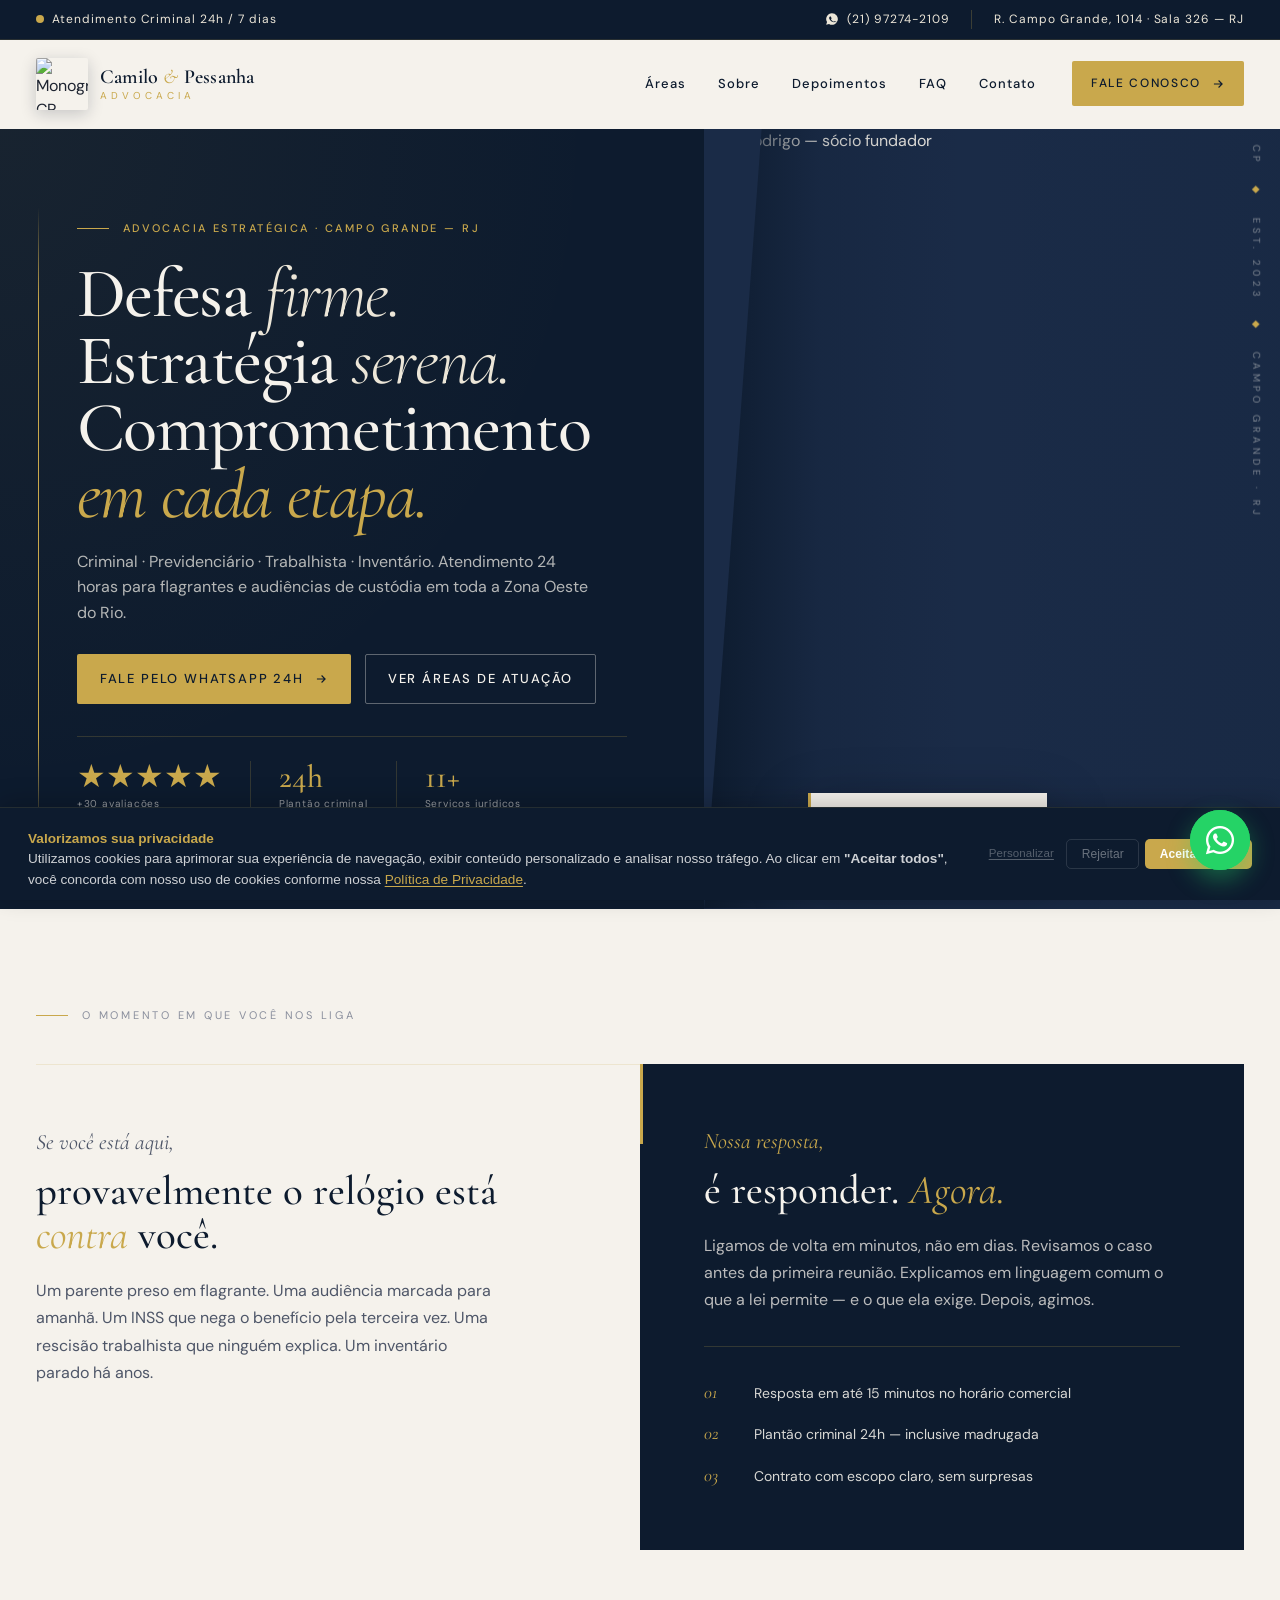
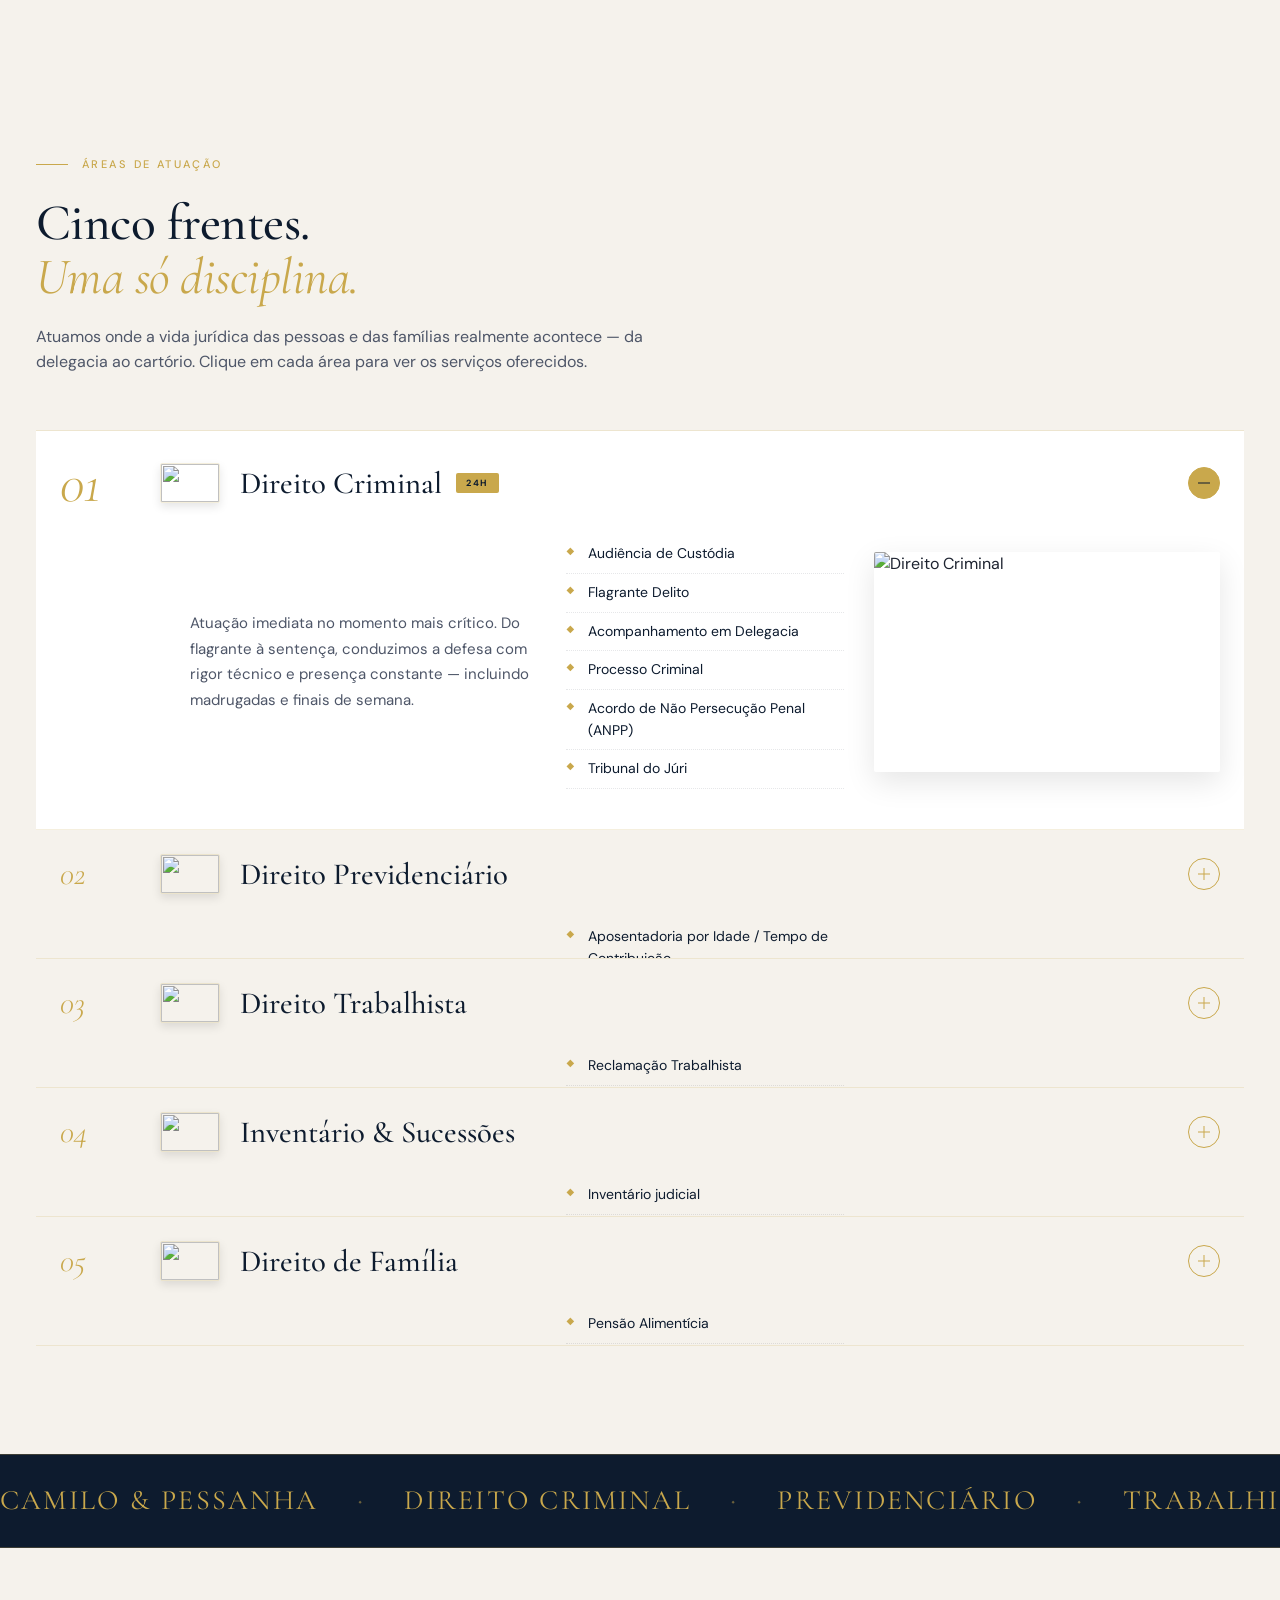
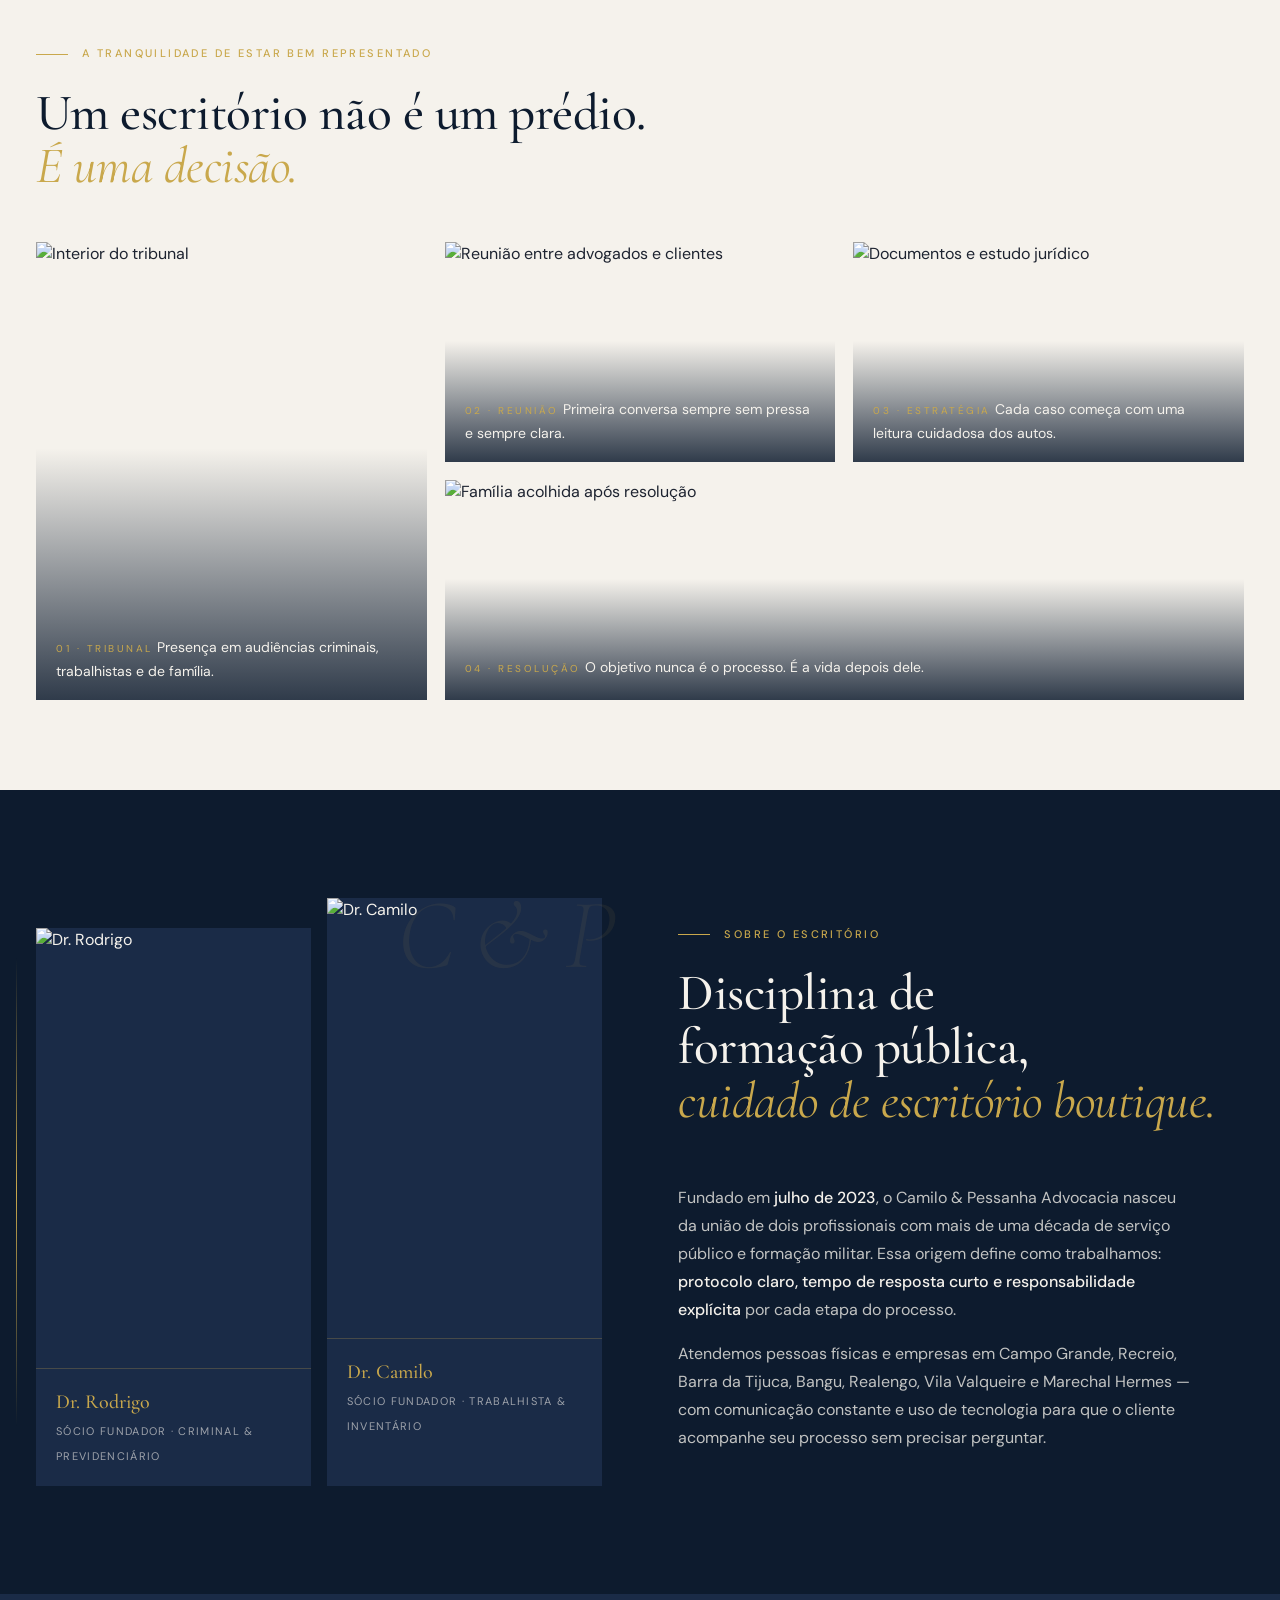
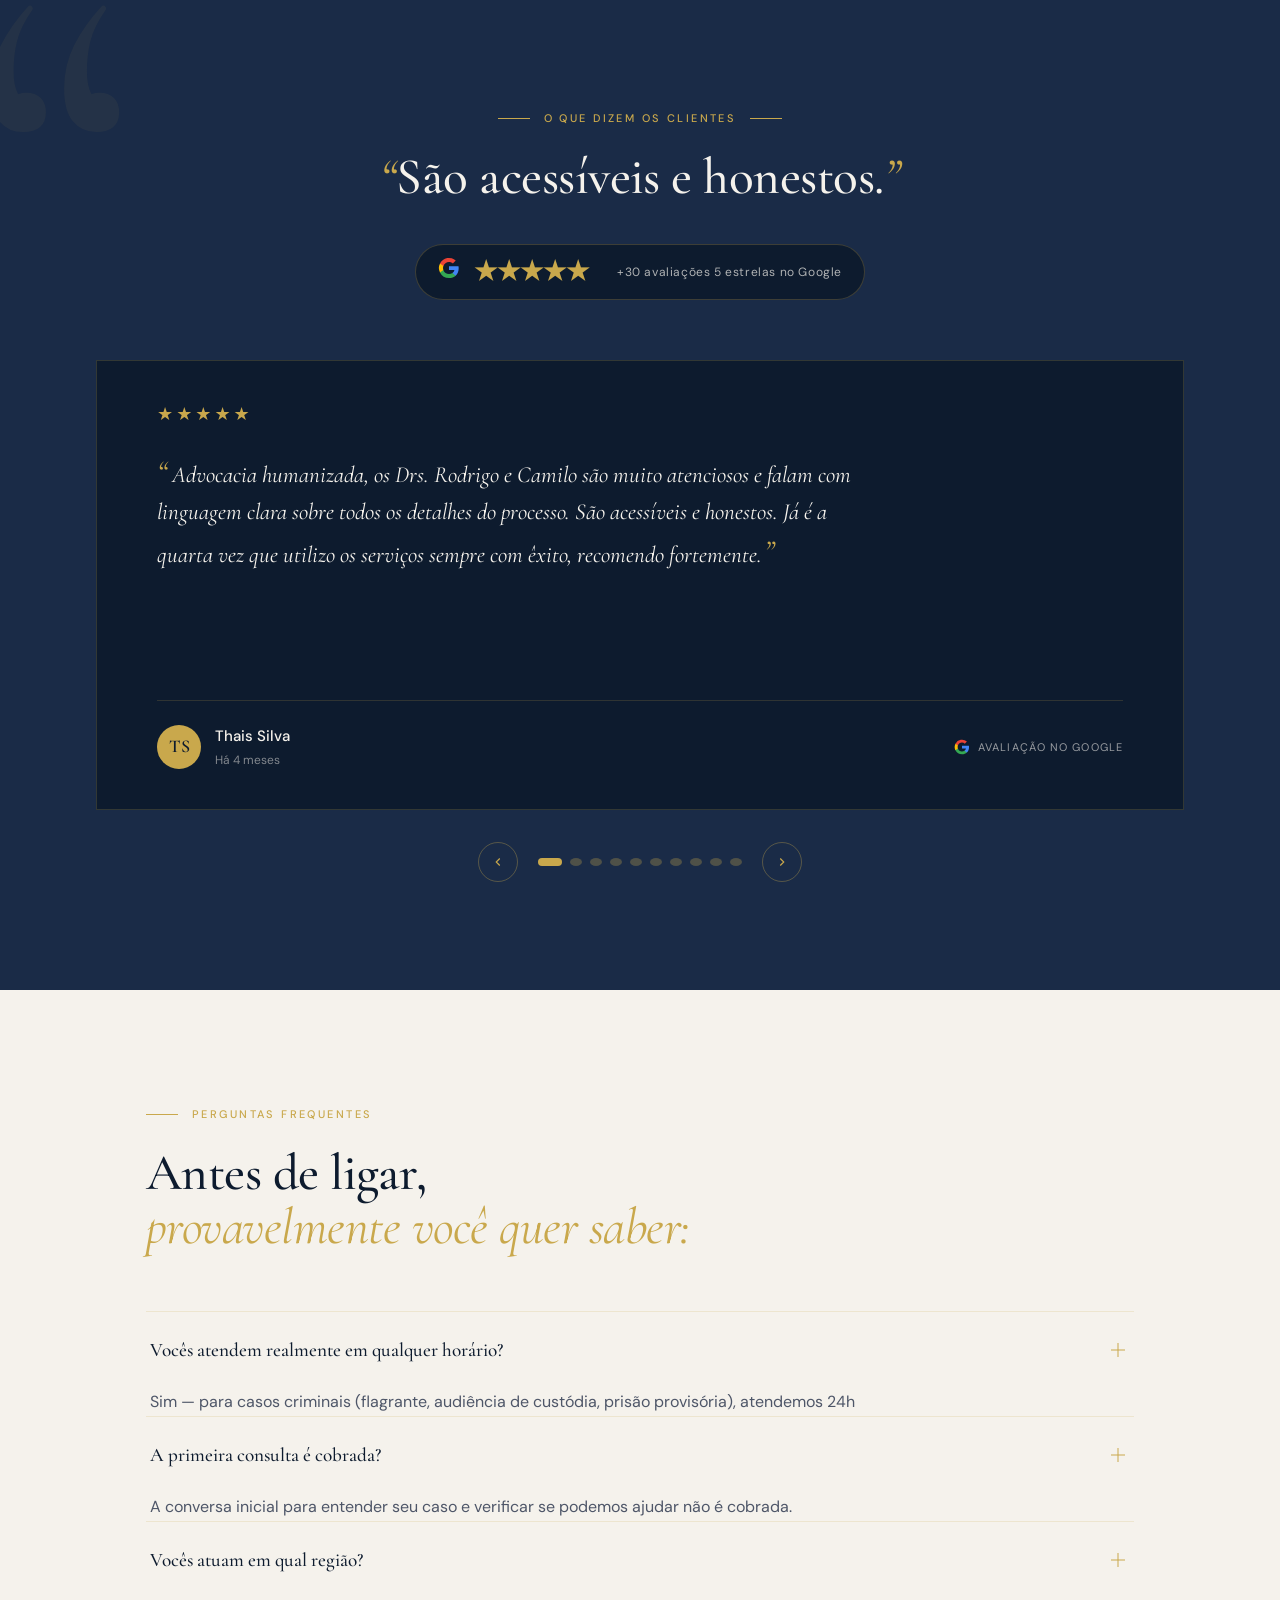
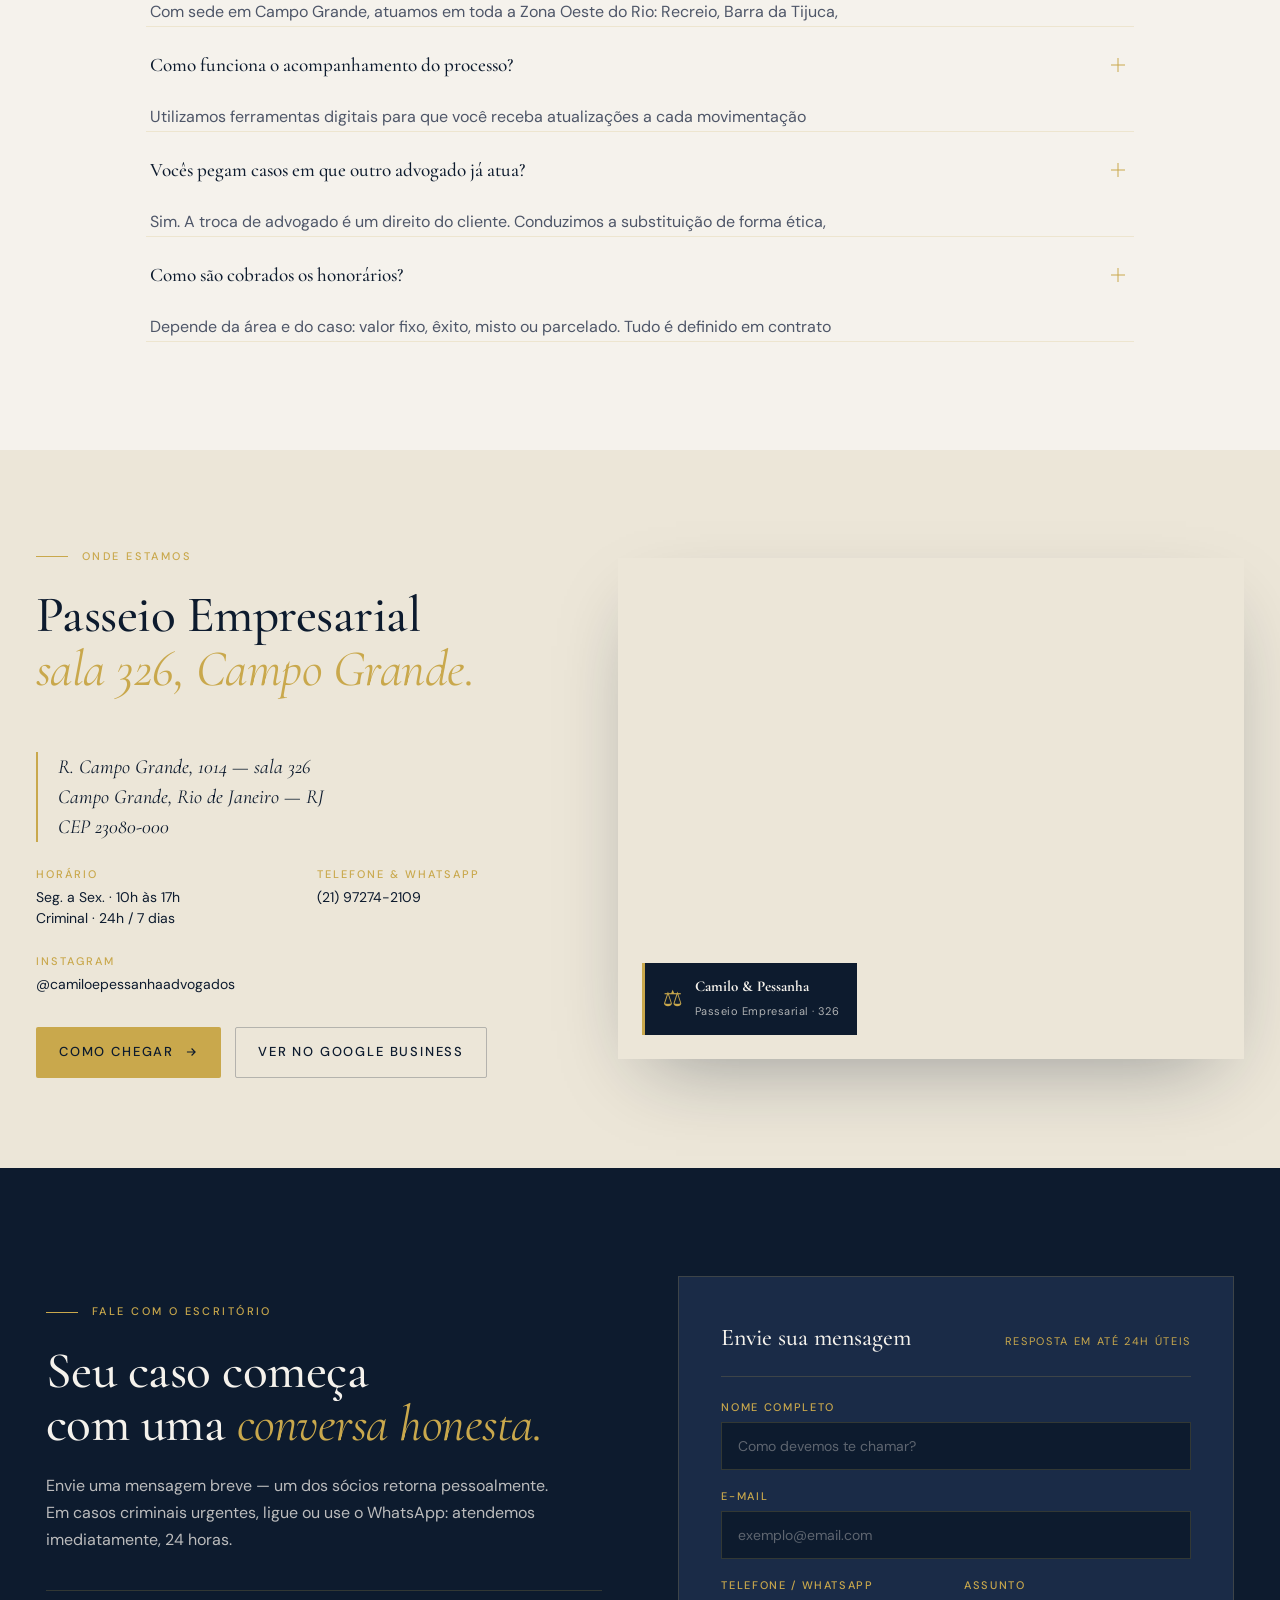
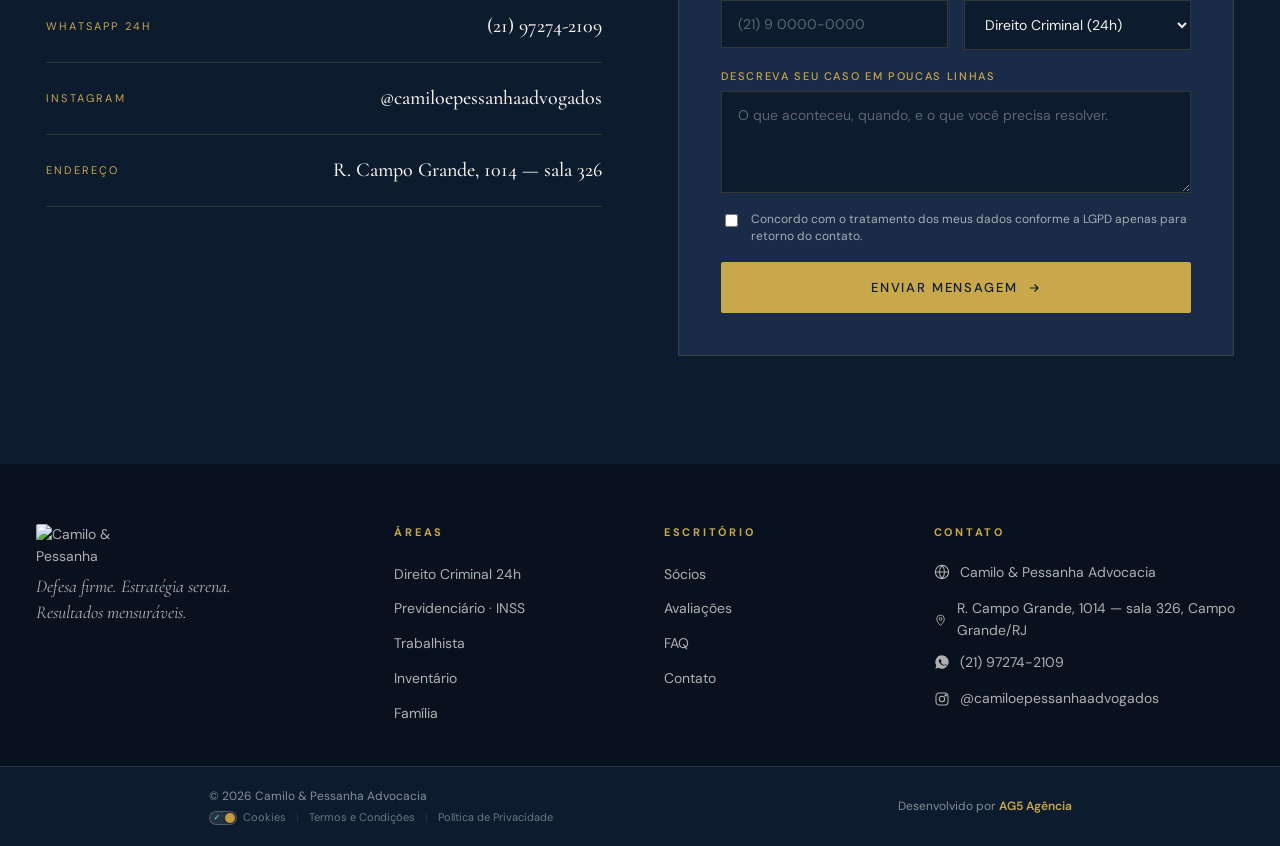
==== commit 812967af: "fix: aj" ====
--- a/index.html
+++ b/index.html
@@ -33,17 +33,31 @@
   <meta name="twitter:image" content="https://www.camiloepessanha.ag5agencia.site/assets/camilo-pessanha-dr-rodrigo-advogado-foto-perfil.webp">
 
   <!-- Preloads Críticos -->
-  <link rel="preload" href="assets/camilo-pessanha-dr-rodrigo-advogado-foto-perfil.webp" as="image">
-  <link rel="preload" href="https://fonts.googleapis.com/css2?family=Cormorant+Garamond:ital,wght@0,300;0,400;0,500;0,600;0,700;1,300;1,400;1,500&family=DM+Sans:wght@400;500;700&display=swap" as="style">
-
+  <!-- PageSpeed fix: preload LCP hero image -->
+  <link rel="preload" href="assets/camilo-pessanha-dr-rodrigo-advogado-foto-perfil.webp" as="image" fetchpriority="high">
+
+  <!-- PageSpeed fix: preconnect before font requests -->
   <link rel="preconnect" href="https://fonts.googleapis.com">
   <link rel="preconnect" href="https://fonts.gstatic.com" crossorigin>
-  <link href="https://fonts.googleapis.com/css2?family=Cormorant+Garamond:ital,wght@0,300;0,400;0,500;0,600;0,700;1,300;1,400;1,500&family=DM+Sans:wght@400;500;700&display=swap" rel="stylesheet">
-  
+  <link rel="preconnect" href="https://cdnjs.cloudflare.com" crossorigin>
+
+  <!-- PageSpeed fix: preload then async-load Google Fonts to eliminate render-blocking -->
+  <link rel="preload" href="https://fonts.googleapis.com/css2?family=Cormorant+Garamond:ital,wght@0,300;0,400;0,500;0,600;0,700;1,300;1,400;1,500&family=DM+Sans:wght@400;500;700&display=swap" as="style" onload="this.onload=null;this.rel='stylesheet'">
+  <noscript><link href="https://fonts.googleapis.com/css2?family=Cormorant+Garamond:ital,wght@0,300;0,400;0,500;0,600;0,700;1,300;1,400;1,500&family=DM+Sans:wght@400;500;700&display=swap" rel="stylesheet"></noscript>
+
+  <!-- PageSpeed fix: async-load Font Awesome (non-critical, icons below fold) -->
+  <link rel="preload" href="https://cdnjs.cloudflare.com/ajax/libs/font-awesome/6.5.1/css/all.min.css" as="style" onload="this.onload=null;this.rel='stylesheet'">
+  <noscript><link rel="stylesheet" href="https://cdnjs.cloudflare.com/ajax/libs/font-awesome/6.5.1/css/all.min.css"></noscript>
+
+  <!-- PageSpeed fix: preload + load síncrono do CSS principal (evita FOUC) -->
+  <link rel="preload" href="style.css" as="style">
+  <link rel="stylesheet" href="style.css" />
+
+  <!-- PageSpeed fix: async-load cookie banner CSS (não crítico, sem risco de FOUC) -->
+  <link rel="preload" href="cookie-banner.css" as="style" onload="this.onload=null;this.rel='stylesheet'">
+  <noscript><link rel="stylesheet" href="cookie-banner.css"></noscript>
+
   <link rel="icon" type="image/x-icon" href="assets/favicon-camilo-pessanha-advocacia.ico">
-  <link rel="stylesheet" href="https://cdnjs.cloudflare.com/ajax/libs/font-awesome/6.5.1/css/all.min.css">
-  <link rel="stylesheet" href="style.css" />
-  <link rel="stylesheet" href="cookie-banner.css">
 
   <!-- Schema.org JSON-LD @graph unificado (Skill AG5 v2.2) -->
   <script type="application/ld+json">
@@ -320,7 +334,7 @@
         <span class="topbar__item"><span class="dot-pulse"></span> Atendimento Criminal 24h / 7 dias</span>
       </div>
       <div class="topbar__right">
-        <a href="https://wa.me/5521972742109" class="topbar__item" target="_blank" rel="noopener">
+        <a href="https://wa.me/5521972742109" class="topbar__item" target="_blank" rel="noopener noreferrer" aria-label="WhatsApp Camilo e Pessanha Advocacia (21) 97274-2109">
           <svg viewBox="0 0 24 24" width="14" height="14" fill="currentColor" aria-hidden="true">
             <path
               d="M12 2a10 10 0 00-8.5 15.2L2 22l4.9-1.4A10 10 0 1012 2zm5.3 14.2c-.2.6-1.3 1.2-1.8 1.2-.5 0-.5.3-3.1-.7-2.6-1.1-4.2-3.7-4.3-3.9-.1-.2-1-1.4-1-2.7 0-1.3.7-1.9 1-2.1.3-.2.6-.3.8-.3h.6c.2 0 .5-.1.7.5l1 2.4c.1.2.1.3 0 .5l-.3.5-.4.5c-.1.1-.3.3-.1.6.2.3.9 1.4 1.9 2.3 1.3 1.1 2.4 1.5 2.7 1.6.3.1.4.1.6-.1l.8-.9c.2-.2.3-.2.6-.1l1.7.8c.3.1.5.2.5.3.2.2.2.7 0 1.3z" />
@@ -328,7 +342,7 @@
           (21) 97274-2109
         </a>
         <a href="https://maps.google.com/?q=R.+Campo+Grande,+1014+sala+326+Campo+Grande+Rio+de+Janeiro"
-          class="topbar__item topbar__item--sep" target="_blank" rel="noopener">
+          class="topbar__item topbar__item--sep" target="_blank" rel="noopener noreferrer" aria-label="Ver endereço no Google Maps">
           R. Campo Grande, 1014 · Sala 326 — RJ
         </a>
       </div>
@@ -354,7 +368,7 @@
         <a href="#faq">FAQ</a>
         <a href="#contato">Contato</a>
       </nav>
-      <a href="https://wa.me/5521972742109" class="btn btn--gold nav__cta" target="_blank" rel="noopener">
+      <a href="https://wa.me/5521972742109" class="btn btn--gold nav__cta" target="_blank" rel="noopener noreferrer" aria-label="Fale conosco pelo WhatsApp">
         Fale conosco
         <svg viewBox="0 0 24 24" width="14" height="14" fill="none" stroke="currentColor" stroke-width="2"
           aria-hidden="true">
@@ -387,7 +401,7 @@
             Atendimento 24 horas para flagrantes e audiências de custódia em toda a Zona Oeste do Rio.
           </p>
           <div class="hero__ctas" data-anim="up" data-delay="300">
-            <a href="https://wa.me/5521972742109" class="btn btn--gold" target="_blank" rel="noopener">
+            <a href="https://wa.me/5521972742109" class="btn btn--gold" target="_blank" rel="noopener noreferrer" aria-label="Fale pelo WhatsApp 24h – Plantão Criminal">
               Fale pelo WhatsApp 24h
               <svg viewBox="0 0 24 24" width="14" height="14" fill="none" stroke="currentColor" stroke-width="2"
                 aria-hidden="true">
@@ -400,8 +414,8 @@
           </div>
           <div class="hero__meta" data-anim="up" data-delay="400">
             <div class="hero__meta-item">
-              <strong>5,0</strong>
-              <span>★★★★★<br />34 avaliações no Google</span>
+              <strong>★★★★★</strong>
+              <span>+30 avaliações<br />5 estrelas no Google</span>
             </div>
             <div class="hero__meta-sep" aria-hidden="true"></div>
             <div class="hero__meta-item">
@@ -793,9 +807,9 @@
                 d="M12 5.38c1.62 0 3.06.56 4.21 1.64l3.15-3.15A11 11 0 002.18 7.05l3.67 2.84C6.71 7.31 9.14 5.38 12 5.38z" />
             </svg>
           </span>
-          <strong>5,0</strong>
-          <span class="reviews__stars">★★★★★</span>
-          <span class="reviews__count">34 avaliações no Google</span>
+          <strong>★★★★★</strong>
+          <span class="reviews__stars"></span>
+          <span class="reviews__count">+30 avaliações 5 estrelas no Google</span>
         </div>
       </header>
 
@@ -920,24 +934,25 @@
           </div>
           <div>
             <dt>Telefone &amp; WhatsApp</dt>
-            <dd><a href="https://wa.me/5521972742109" target="_blank" rel="noopener">(21) 97274-2109</a></dd>
+            <!-- Accessibility fix: aria-label distinto para número de telefone -->
+            <dd><a href="https://wa.me/5521972742109" target="_blank" rel="noopener noreferrer" aria-label="Ligar ou WhatsApp (21) 97274-2109 – Telefone do escritório">(21) 97274-2109</a></dd>
           </div>
           <div>
             <dt>Instagram</dt>
             <dd><a href="https://www.instagram.com/camiloepessanhaadvogados" target="_blank"
-                rel="noopener">@camiloepessanhaadvogados</a></dd>
+                rel="noopener noreferrer" aria-label="Instagram @camiloepessanhaadvogados – Redes sociais do escritório">@camiloepessanhaadvogados</a></dd>
           </div>
         </dl>
         <div class="location__ctas">
           <a class="btn btn--gold"
             href="https://www.google.com/maps/dir//CAMILO+E+PESSANHA+ADVOCACIA+-+CAMPO+GRANDE+-+RJ+-+24H,+PASSEIO+EMPRESARIAL+-+R.+Campo+Grande,+1014+-+sala+326+-+Campo+Grande,+Rio+de+Janeiro+-+RJ,+23080-000/@-22.9014584,-43.5621949,17z/data=!4m16!1m7!3m6!1s0x9be3b8f2ba7ebf:0x63bc5f36aef54348!2sCAMILO+E+PESSANHA+ADVOCACIA+-+CAMPO+GRANDE+-+RJ+-+24H!8m2!3d-22.9014584!4d-43.55962!16s%2Fg%2F11p18l86fb!4m7!1m0!1m5!1m1!1s0x9be3b8f2ba7ebf:0x63bc5f36aef54348!2m2!1d-43.55962!2d-22.9014584?entry=ttu&g_ep=EgoyMDI2MDQyMC4wIKXMDSoASAFQAw%3D%3D" target="_blank"
-            rel="noopener">
+            rel="noopener noreferrer" aria-label="Como chegar ao escritório – Google Maps">
             Como chegar
             <svg viewBox="0 0 24 24" width="14" height="14" fill="none" stroke="currentColor" stroke-width="2">
               <path d="M5 12h14M13 6l6 6-6 6" />
             </svg>
           </a>
-          <a class="btn btn--ghost-dark" href="https://share.google/ftbJvimRiAIhSMimZ" target="_blank" rel="noopener">
+          <a class="btn btn--ghost-dark" href="https://share.google/ftbJvimRiAIhSMimZ" target="_blank" rel="noopener noreferrer" aria-label="Ver Camilo e Pessanha no Google Business">
             Ver no Google Business
           </a>
         </div>
@@ -970,16 +985,17 @@
           imediatamente, 24 horas.
         </p>
         <div class="cta__lines">
-          <a href="https://wa.me/5521972742109" class="cta__line" target="_blank" rel="noopener">
+          <!-- Accessibility fix: aria-label distinto para contato na seção CTA -->
+          <a href="https://wa.me/5521972742109" class="cta__line" target="_blank" rel="noopener noreferrer" aria-label="WhatsApp 24h – (21) 97274-2109 – Contato direto">
             <span class="cta__line-lbl">WhatsApp 24h</span>
             <span class="cta__line-val">(21) 97274-2109</span>
           </a>
-          <a href="https://www.instagram.com/camiloepessanhaadvogados" class="cta__line" target="_blank" rel="noopener">
+          <a href="https://www.instagram.com/camiloepessanhaadvogados" class="cta__line" target="_blank" rel="noopener noreferrer" aria-label="Instagram @camiloepessanhaadvogados – Redes sociais">
             <span class="cta__line-lbl">Instagram</span>
             <span class="cta__line-val">@camiloepessanhaadvogados</span>
           </a>
           <a href="https://www.google.com/maps/dir//CAMILO+E+PESSANHA+ADVOCACIA+-+CAMPO+GRANDE+-+RJ+-+24H,+PASSEIO+EMPRESARIAL+-+R.+Campo+Grande,+1014+-+sala+326+-+Campo+Grande,+Rio+de+Janeiro+-+RJ,+23080-000/@-22.9014584,-43.5621949,17z/data=!4m16!1m7!3m6!1s0x9be3b8f2ba7ebf:0x63bc5f36aef54348!2sCAMILO+E+PESSANHA+ADVOCACIA+-+CAMPO+GRANDE+-+RJ+-+24H!8m2!3d-22.9014584!4d-43.55962!16s%2Fg%2F11p18l86fb!4m7!1m0!1m5!1m1!1s0x9be3b8f2ba7ebf:0x63bc5f36aef54348!2m2!1d-43.55962!2d-22.9014584?entry=ttu&g_ep=EgoyMDI2MDQyMC4wIKXMDSoASAFQAw%3D%3D"
-            class="cta__line" target="_blank" rel="noopener">
+            class="cta__line" target="_blank" rel="noopener noreferrer" aria-label="Endereço – R. Campo Grande 1014 sala 326 – Google Maps">
             <span class="cta__line-lbl">Endereço</span>
             <span class="cta__line-val">R. Campo Grande, 1014 — sala 326</span>
           </a>
@@ -1022,8 +1038,9 @@
           <textarea id="f-msg" name="message" rows="4"
             placeholder="O que aconteceu, quando, e o que você precisa resolver."></textarea>
         </div>
-        <label class="field-check">
-          <input type="checkbox" required /> <span>Concordo com o tratamento dos meus dados conforme a LGPD apenas para
+        <!-- Accessibility fix: checkbox com id para vincular label corretamente -->
+        <label class="field-check" for="f-lgpd">
+          <input type="checkbox" id="f-lgpd" name="lgpd" required /> <span>Concordo com o tratamento dos meus dados conforme a LGPD apenas para
             retorno do contato.</span>
         </label>
         <button type="submit" class="btn btn--gold btn--block">
@@ -1043,7 +1060,8 @@
   <footer class="footer">
     <div class="footer__inner">
       <div class="footer__col footer__col--brand">
-        <a href="https://share.google/ftbJvimRiAIhSMimZ" target="_blank" rel="noopener" class="footer__brand">
+        <!-- Best Practices fix: rel="noreferrer" completo em target="_blank" -->
+        <a href="https://share.google/ftbJvimRiAIhSMimZ" target="_blank" rel="noopener noreferrer" class="footer__brand" aria-label="Camilo e Pessanha Advocacia no Google Business">
           <img src="assets/camilo-pessanha-advocacia-logo-completa-desktop.webp" alt="Camilo & Pessanha Advocacia" width="130" height="38" />
         </a>
         <p class="footer__tag">
@@ -1054,22 +1072,24 @@
 
       <div class="footer__col">
         <h4>Áreas</h4>
+        <!-- Accessibility fix: aria-labels distintos para links com mesmo destino -->
         <ul>
-          <li><a href="#areas">Direito Criminal 24h</a></li>
-          <li><a href="#areas">Previdenciário · INSS</a></li>
-          <li><a href="#areas">Trabalhista</a></li>
-          <li><a href="#areas">Inventário</a></li>
-          <li><a href="#areas">Família</a></li>
+          <li><a href="#areas" aria-label="Áreas de atuação – Direito Criminal 24h">Direito Criminal 24h</a></li>
+          <li><a href="#areas" aria-label="Áreas de atuação – Previdenciário INSS">Previdenciário · INSS</a></li>
+          <li><a href="#areas" aria-label="Áreas de atuação – Trabalhista">Trabalhista</a></li>
+          <li><a href="#areas" aria-label="Áreas de atuação – Inventário">Inventário</a></li>
+          <li><a href="#areas" aria-label="Áreas de atuação – Família">Família</a></li>
         </ul>
       </div>
 
       <div class="footer__col">
         <h4>Escritório</h4>
+        <!-- Accessibility fix: aria-labels distintos para links com mesmo destino -->
         <ul>
-          <li><a href="#sobre">Sócios</a></li>
-          <li><a href="#depoimentos">Avaliações</a></li>
-          <li><a href="#faq">FAQ</a></li>
-          <li><a href="#contato">Contato</a></li>
+          <li><a href="#sobre" aria-label="Sobre o escritório – Sócios">Sócios</a></li>
+          <li><a href="#depoimentos" aria-label="Ir para avaliações dos clientes">Avaliações</a></li>
+          <li><a href="#faq" aria-label="Ir para perguntas frequentes">FAQ</a></li>
+          <li><a href="#contato" aria-label="Ir para formulário de contato">Contato</a></li>
         </ul>
       </div>
 
@@ -1077,7 +1097,8 @@
         <h4>Contato</h4>
         <ul class="footer__contact">
           <li>
-            <a href="https://share.google/ftbJvimRiAIhSMimZ" target="_blank" rel="noopener">
+            <!-- Best Practices fix: rel="noreferrer" + aria-label -->
+            <a href="https://share.google/ftbJvimRiAIhSMimZ" target="_blank" rel="noopener noreferrer" aria-label="Camilo e Pessanha Advocacia no Google Business">
               <svg viewBox="0 0 24 24" width="16" height="16" fill="none" stroke="currentColor" stroke-width="1.6">
                 <circle cx="12" cy="12" r="10" />
                 <path d="M2 12h20M12 2a15 15 0 010 20M12 2a15 15 0 000 20" />
@@ -1086,8 +1107,9 @@
             </a>
           </li>
           <li>
+            <!-- Best Practices fix: rel="noreferrer" + aria-label -->
             <a href="https://www.google.com/maps/dir//CAMILO+E+PESSANHA+ADVOCACIA+-+CAMPO+GRANDE+-+RJ+-+24H,+PASSEIO+EMPRESARIAL+-+R.+Campo+Grande,+1014+-+sala+326+-+Campo+Grande,+Rio+de+Janeiro+-+RJ,+23080-000/@-22.9014584,-43.5621949,17z/data=!4m16!1m7!3m6!1s0x9be3b8f2ba7ebf:0x63bc5f36aef54348!2sCAMILO+E+PESSANHA+ADVOCACIA+-+CAMPO+GRANDE+-+RJ+-+24H!8m2!3d-22.9014584!4d-43.55962!16s%2Fg%2F11p18l86fb!4m7!1m0!1m5!1m1!1s0x9be3b8f2ba7ebf:0x63bc5f36aef54348!2m2!1d-43.55962!2d-22.9014584?entry=ttu&g_ep=EgoyMDI2MDQyMC4wIKXMDSoASAFQAw%3D%3D"
-              target="_blank" rel="noopener">
+              target="_blank" rel="noopener noreferrer" aria-label="Ver endereço no Google Maps – R. Campo Grande 1014 sala 326">
               <svg viewBox="0 0 24 24" width="16" height="16" fill="none" stroke="currentColor" stroke-width="1.6">
                 <path d="M12 22s7-6.5 7-12a7 7 0 10-14 0c0 5.5 7 12 7 12z" />
                 <circle cx="12" cy="10" r="2.5" />
@@ -1096,7 +1118,8 @@
             </a>
           </li>
           <li>
-            <a href="https://wa.me/5521972742109" target="_blank" rel="noopener">
+            <!-- Accessibility fix: aria-label distinto para link de WhatsApp no footer -->
+            <a href="https://wa.me/5521972742109" target="_blank" rel="noopener noreferrer" aria-label="WhatsApp (21) 97274-2109 – Contato pelo WhatsApp">
               <svg viewBox="0 0 24 24" width="16" height="16" fill="currentColor">
                 <path
                   d="M12 2a10 10 0 00-8.5 15.2L2 22l4.9-1.4A10 10 0 1012 2zm5.3 14.2c-.2.6-1.3 1.2-1.8 1.2-.5 0-.5.3-3.1-.7-2.6-1.1-4.2-3.7-4.3-3.9-.1-.2-1-1.4-1-2.7 0-1.3.7-1.9 1-2.1.3-.2.6-.3.8-.3h.6c.2 0 .5-.1.7.5l1 2.4c.1.2.1.3 0 .5l-.3.5-.4.5c-.1.1-.3.3-.1.6.2.3.9 1.4 1.9 2.3 1.3 1.1 2.4 1.5 2.7 1.6.3.1.4.1.6-.1l.8-.9c.2-.2.3-.2.6-.1l1.7.8c.3.1.5.2.5.3.2.2.2.7 0 1.3z" />
@@ -1105,7 +1128,7 @@
             </a>
           </li>
           <li>
-            <a href="https://www.instagram.com/camiloepessanhaadvogados" target="_blank" rel="noopener">
+            <a href="https://www.instagram.com/camiloepessanhaadvogados" target="_blank" rel="noopener noreferrer" aria-label="Instagram @camiloepessanhaadvogados">
               <svg viewBox="0 0 24 24" width="16" height="16" fill="none" stroke="currentColor" stroke-width="1.6">
                 <rect x="3" y="3" width="18" height="18" rx="5" />
                 <circle cx="12" cy="12" r="4" />
@@ -1139,7 +1162,7 @@
         </div>
       </div>
       <div class="footer-credits-right">
-        Desenvolvido por <a href="https://www.ag5agencia.com.br" target="_blank" rel="noopener">AG5 Agência</a>
+        Desenvolvido por <a href="https://www.ag5agencia.com.br" target="_blank" rel="noopener noreferrer">AG5 Agência</a>
       </div>
     </div>
   </footer>
@@ -1159,7 +1182,8 @@
         </svg>
       </button>
     </div>
-    <nav class="drawer__nav">
+    <!-- Accessibility fix: aria-label no nav mobile -->
+    <nav class="drawer__nav" aria-label="Navegação mobile">
       <a href="#areas" class="drawer__link">Áreas de atuação</a>
       <a href="#sobre" class="drawer__link">Sobre o escritório</a>
       <a href="#depoimentos" class="drawer__link">Depoimentos</a>
@@ -1168,7 +1192,7 @@
       <a href="#contato" class="drawer__link">Contato</a>
     </nav>
     <div class="drawer__footer">
-      <a href="https://wa.me/5521972742109" class="btn btn--gold btn--block" target="_blank" rel="noopener">
+      <a href="https://wa.me/5521972742109" class="btn btn--gold btn--block" target="_blank" rel="noopener noreferrer" aria-label="Fale pelo WhatsApp 24h – Menu mobile">
         Fale pelo WhatsApp 24h
         <svg viewBox="0 0 24 24" width="14" height="14" fill="none" stroke="currentColor" stroke-width="2">
           <path d="M5 12h14M13 6l6 6-6 6" />
@@ -1204,7 +1228,6 @@
     <!-- Botão Flutuante -->
     <a href="https://wa.me/5521972742109" class="whatsapp-float" target="_blank" rel="noopener noreferrer" id="whatsapp-btn">
       <i class="fa-brands fa-whatsapp"></i>
-      <span class="whatsapp-notify" id="whatsapp-notify">1</span>
     </a>
   </div>
 
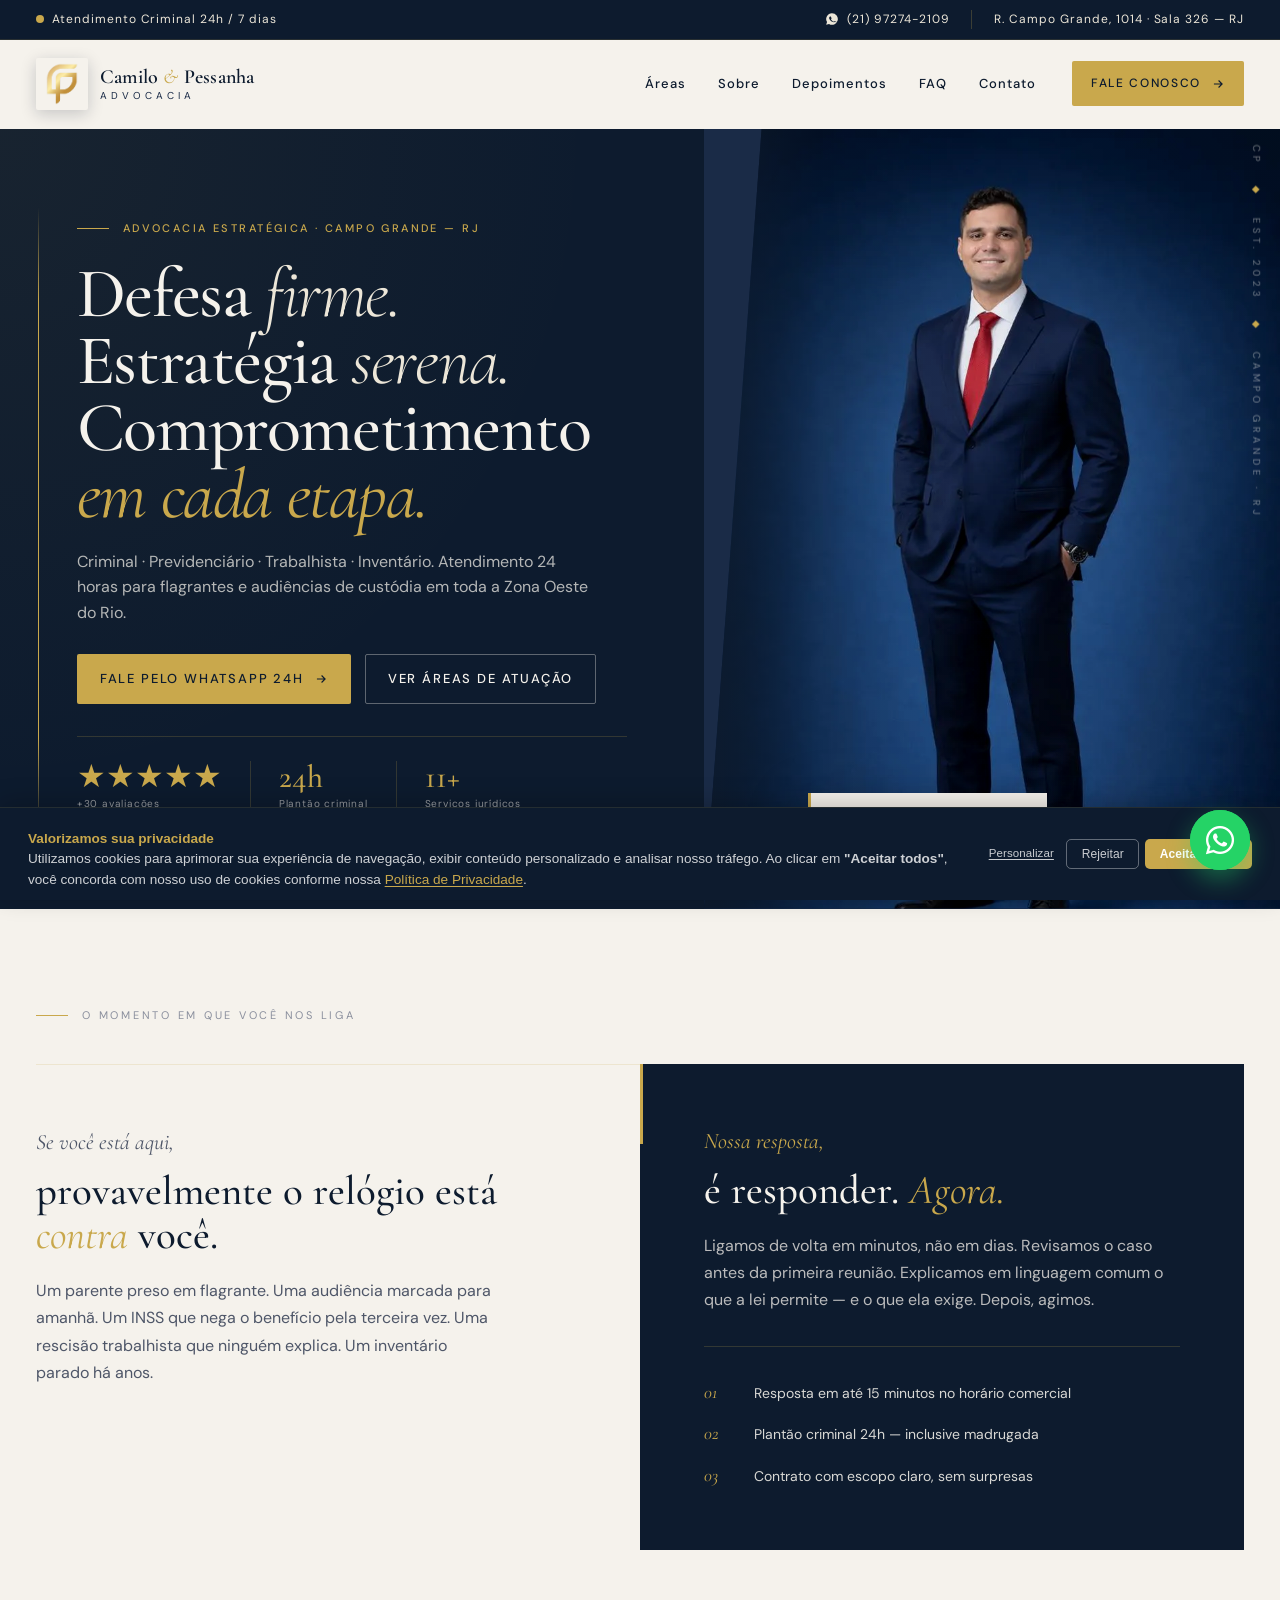
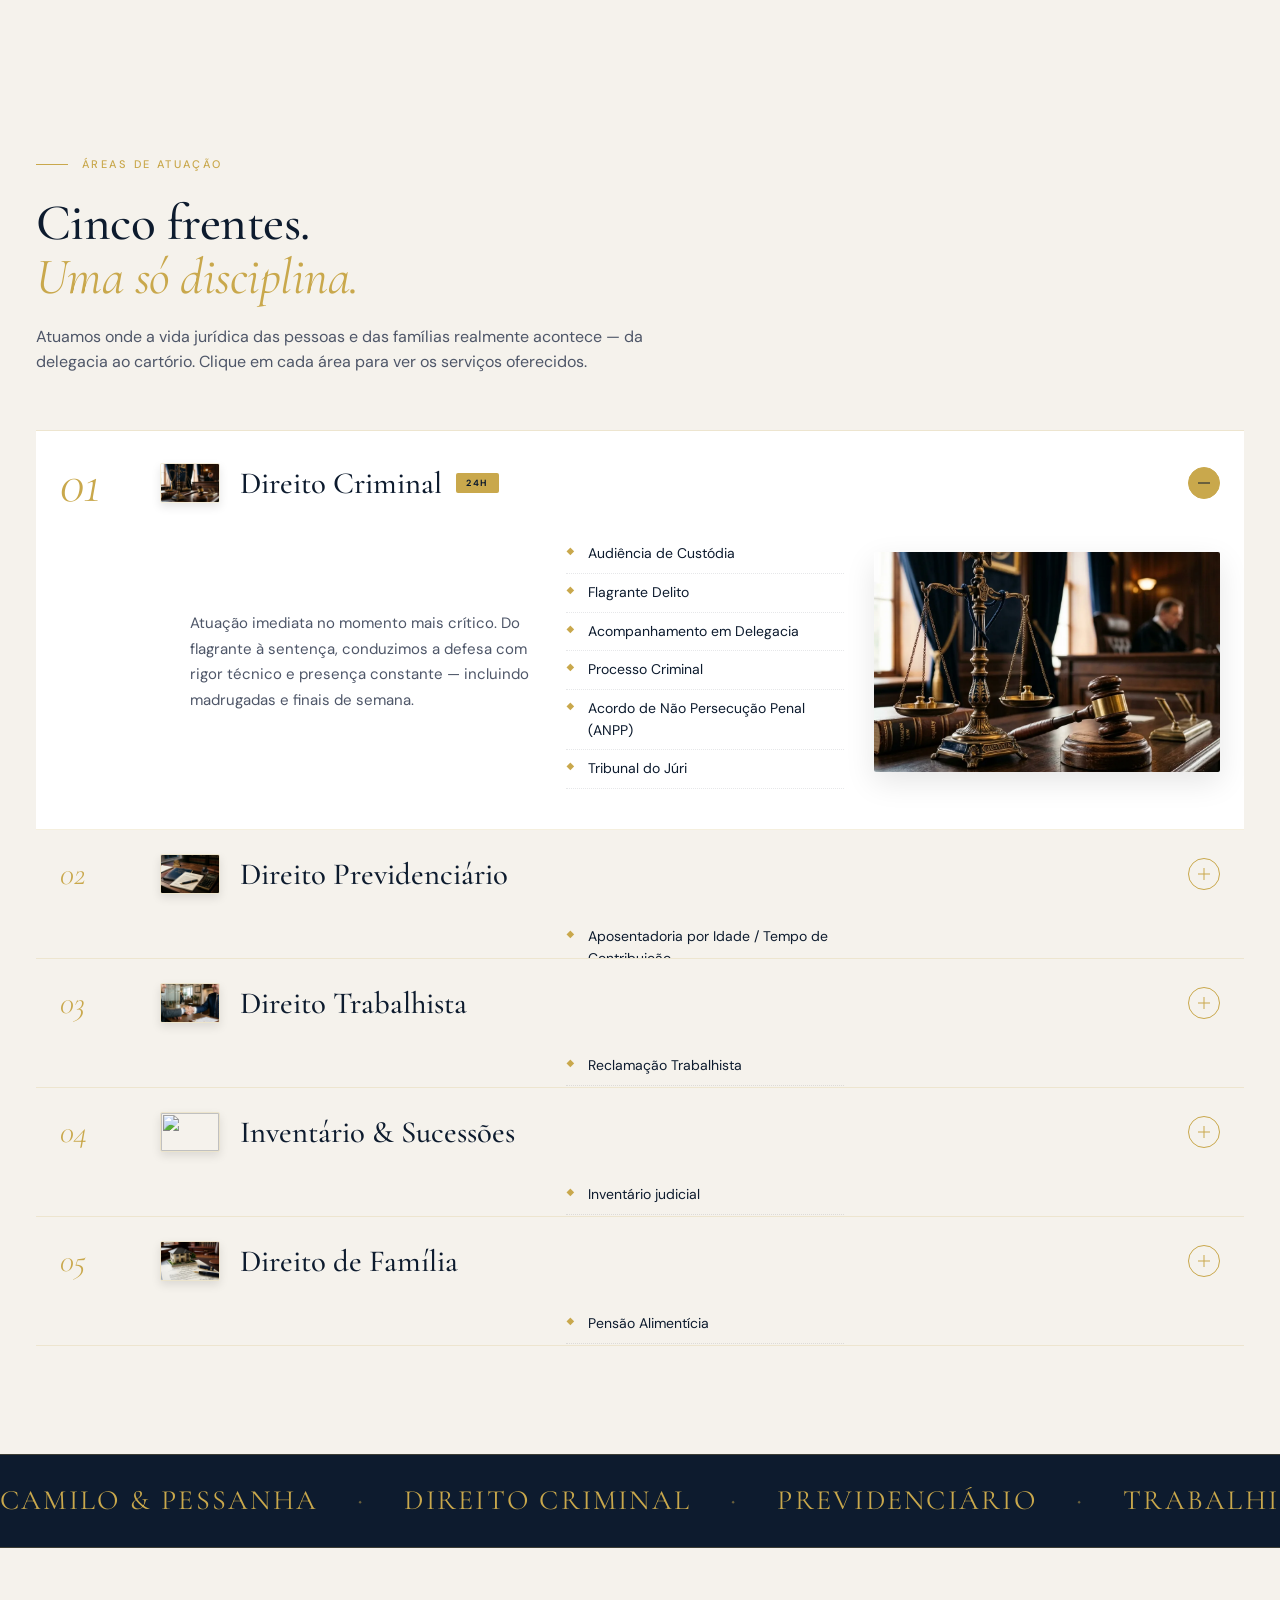
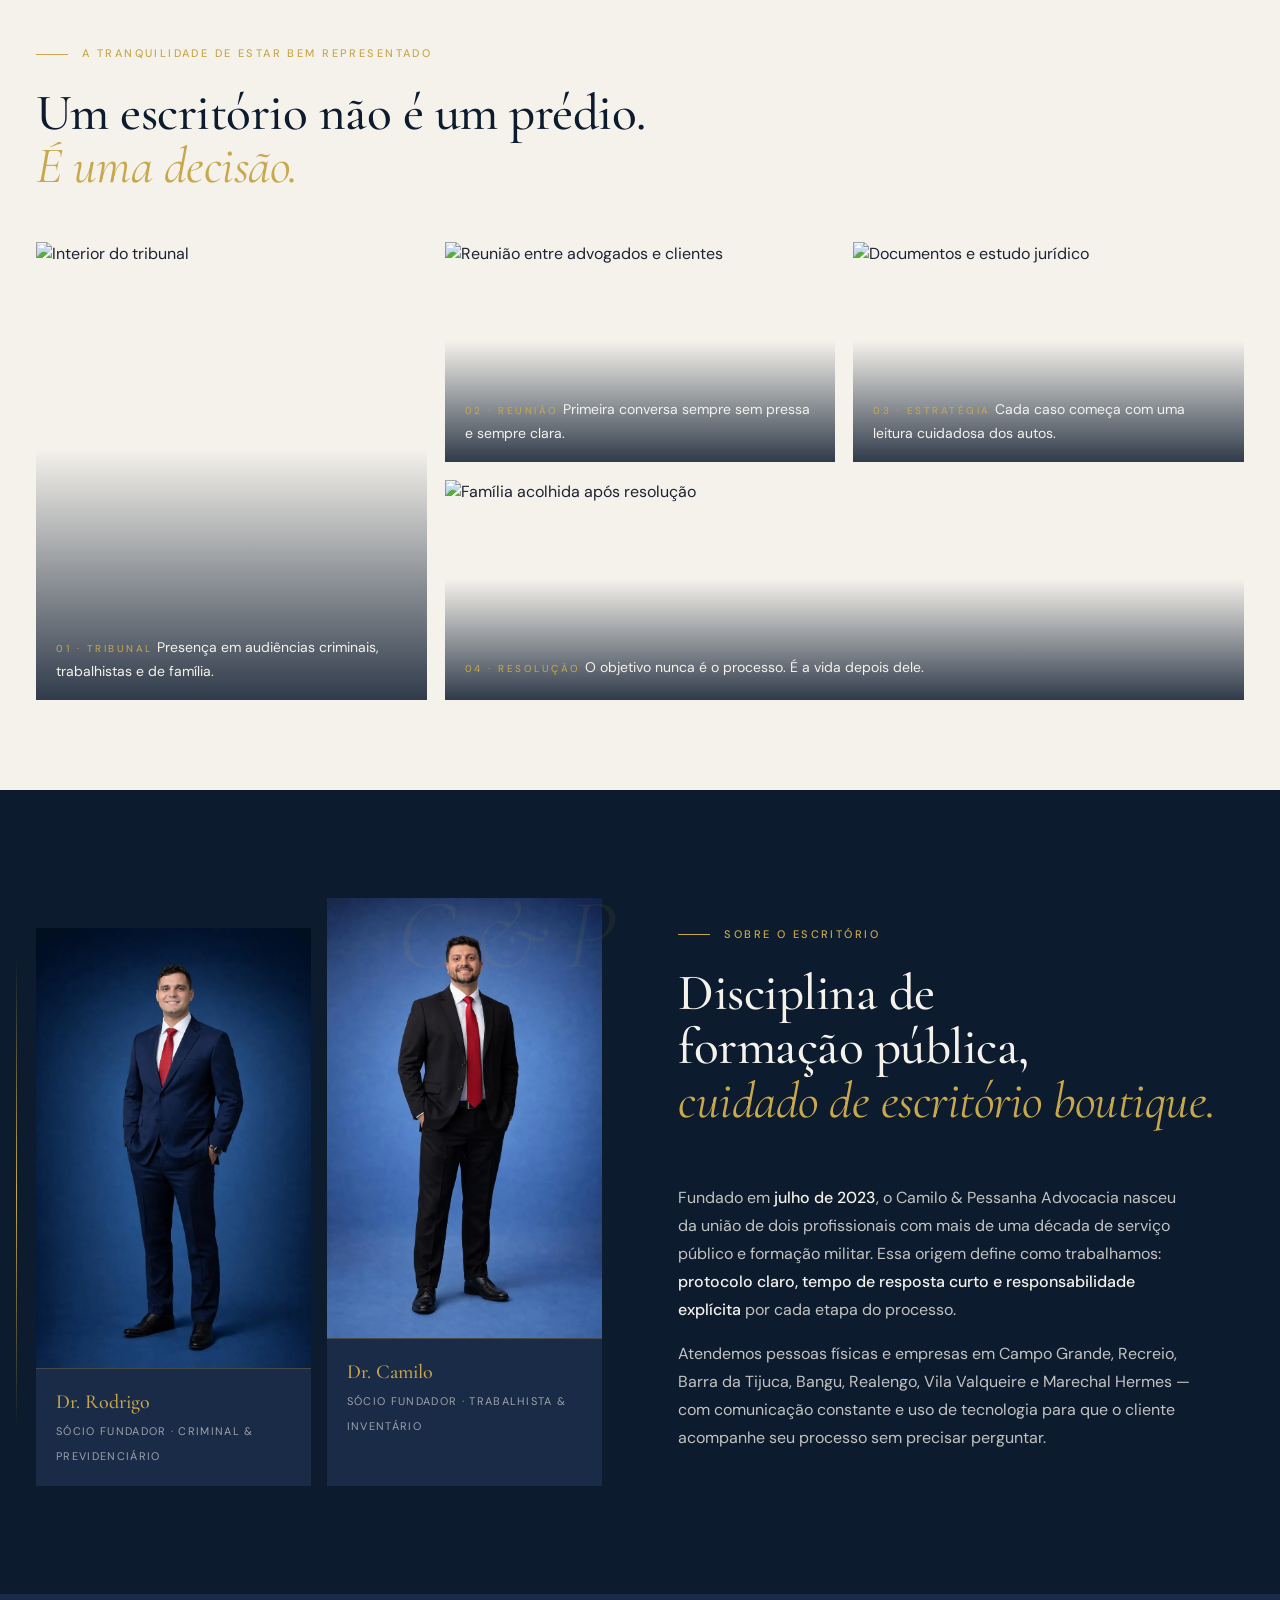
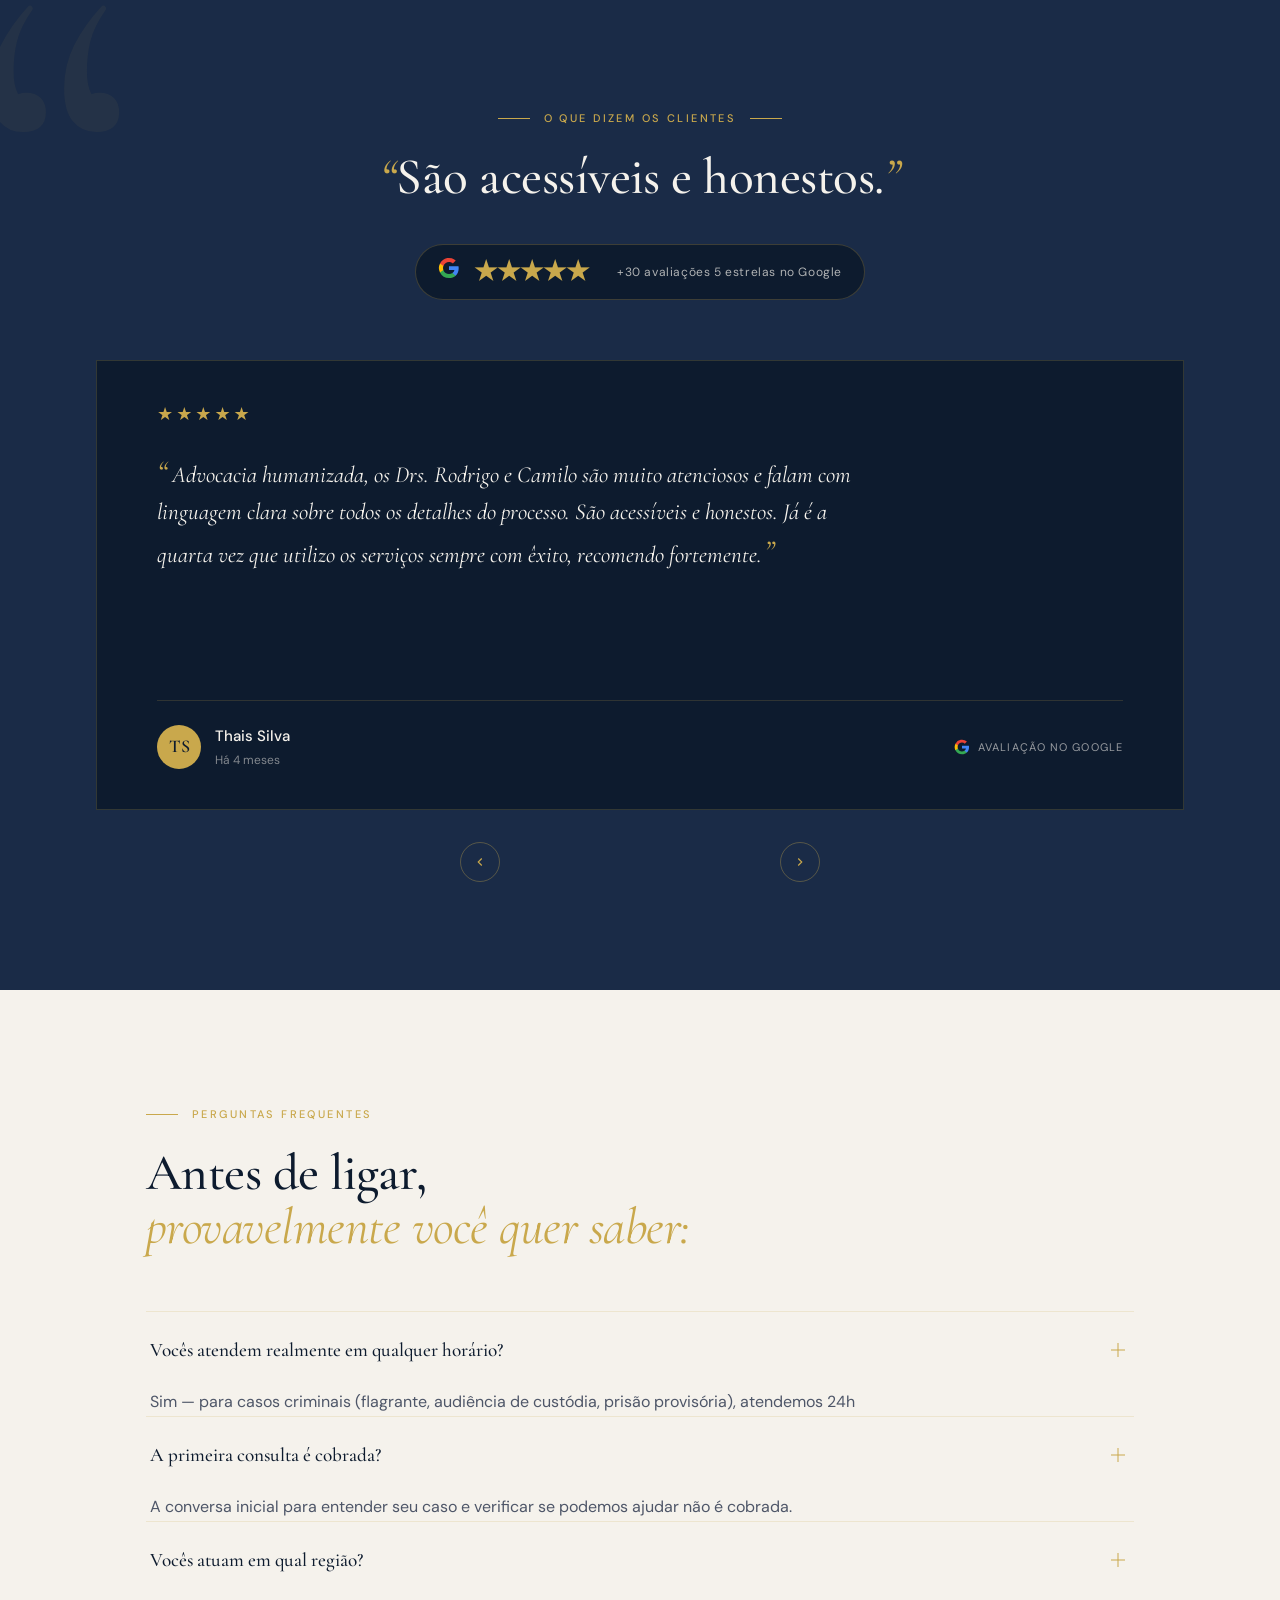
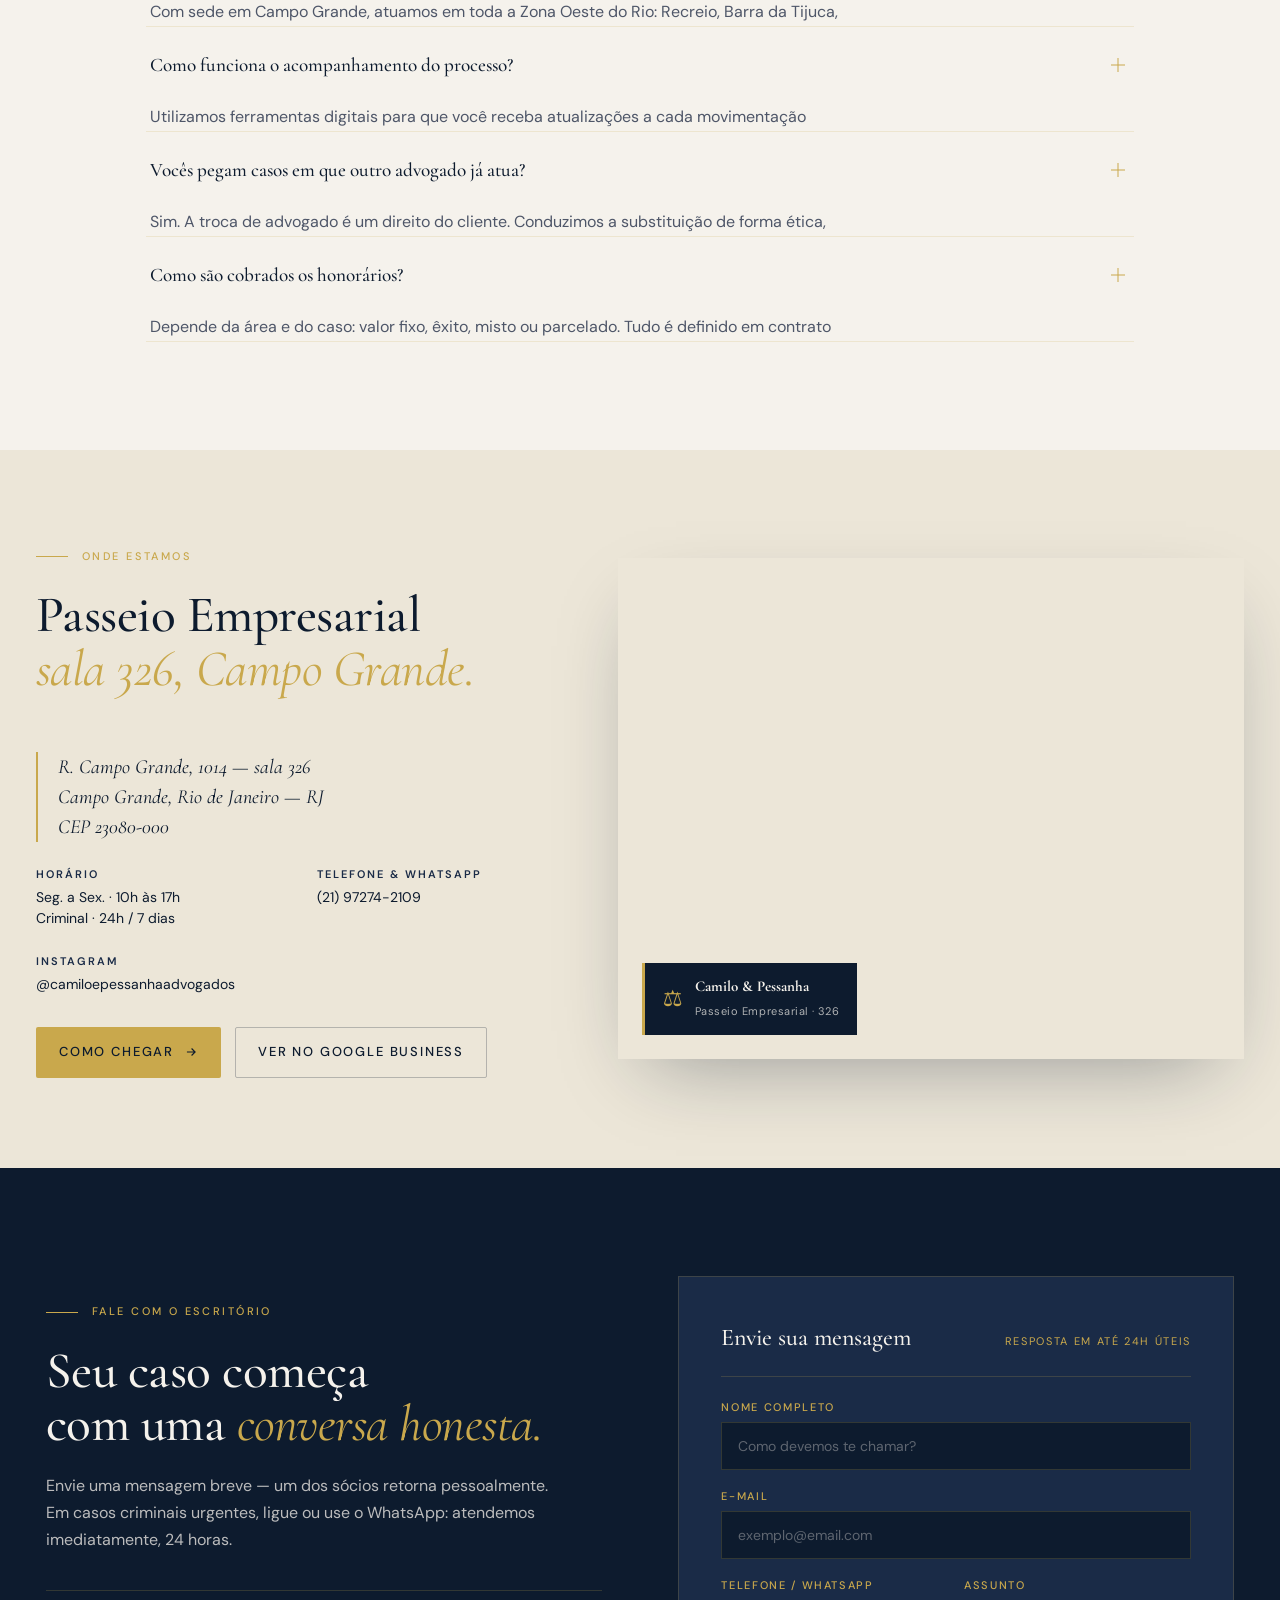
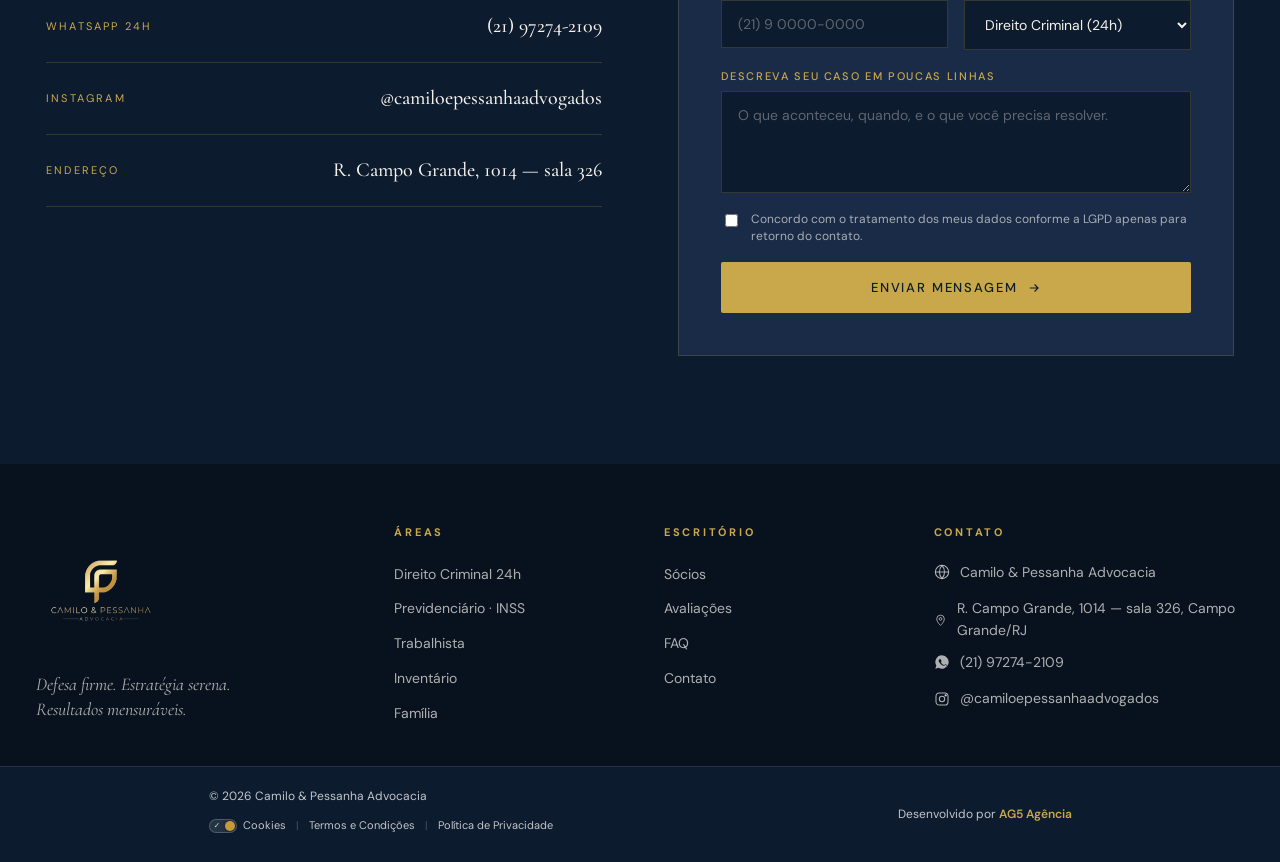
==== commit d632a360: "fix: aj" ====
--- a/index.html
+++ b/index.html
@@ -515,7 +515,7 @@
         <li class="acc__item is-open" data-area="criminal">
           <button class="acc__head">
             <span class="acc__num">01</span>
-            <div class="acc__thumb"><img src="assets/criminal_law_premium_1776882867028.png" alt="" width="48" height="48" /></div>
+            <div class="acc__thumb"><img src="assets/criminal_law_premium_1776882867028.webp" alt="" width="48" height="48" /></div>
             <span class="acc__title">Direito Criminal <span class="acc__tag">24h</span></span>
             <span class="acc__icon" aria-hidden="true"></span>
           </button>
@@ -535,7 +535,7 @@
                 <li>Tribunal do Júri</li>
               </ul>
               <div class="acc__media">
-                <img src="assets/criminal_law_premium_1776882867028.png" alt="Direito Criminal" width="400" height="300" loading="lazy" />
+                <img src="assets/criminal_law_premium_1776882867028.webp" alt="Direito Criminal" width="400" height="300" loading="lazy" />
               </div>
             </div>
           </div>
@@ -544,7 +544,7 @@
         <li class="acc__item" data-area="previdenciario">
           <button class="acc__head">
             <span class="acc__num">02</span>
-            <div class="acc__thumb"><img src="assets/social_security_documents_premium_1776883155373.png" alt="" width="48" height="48" /></div>
+            <div class="acc__thumb"><img src="assets/social_security_documents_premium_1776883155373.webp" alt="" width="48" height="48" /></div>
             <span class="acc__title">Direito Previdenciário</span>
             <span class="acc__icon" aria-hidden="true"></span>
           </button>
@@ -564,7 +564,7 @@
                 <li>Pensão por morte</li>
               </ul>
               <div class="acc__media">
-                <img src="assets/social_security_documents_premium_1776883155373.png" alt="Direito Previdenciário" width="400" height="300" loading="lazy" />
+                <img src="assets/social_security_documents_premium_1776883155373.webp" alt="Direito Previdenciário" width="400" height="300" loading="lazy" />
               </div>
             </div>
           </div>
@@ -573,7 +573,7 @@
         <li class="acc__item" data-area="trabalhista">
           <button class="acc__head">
             <span class="acc__num">03</span>
-            <div class="acc__thumb"><img src="assets/labor_law_premium_1776882895741.png" alt="" width="48" height="48" /></div>
+            <div class="acc__thumb"><img src="assets/labor_law_premium_1776882895741.webp" alt="" width="48" height="48" /></div>
             <span class="acc__title">Direito Trabalhista</span>
             <span class="acc__icon" aria-hidden="true"></span>
           </button>
@@ -593,7 +593,7 @@
                 <li>Acordos e homologações</li>
               </ul>
               <div class="acc__media">
-                <img src="assets/labor_law_premium_1776882895741.png" alt="Direito Trabalhista" width="400" height="300" loading="lazy" />
+                <img src="assets/labor_law_premium_1776882895741.webp" alt="Direito Trabalhista" width="400" height="300" loading="lazy" />
               </div>
             </div>
           </div>
@@ -631,7 +631,7 @@
         <li class="acc__item" data-area="familia">
           <button class="acc__head">
             <span class="acc__num">05</span>
-            <div class="acc__thumb"><img src="assets/family_law_symbolic_premium_1776883171077.png" alt="" width="48" height="48" /></div>
+            <div class="acc__thumb"><img src="assets/family_law_symbolic_premium_1776883171077.webp" alt="" width="48" height="48" /></div>
             <span class="acc__title">Direito de Família</span>
             <span class="acc__icon" aria-hidden="true"></span>
           </button>
@@ -651,7 +651,7 @@
                 <li>Alteração de regime de bens</li>
               </ul>
               <div class="acc__media">
-                <img src="assets/family_law_symbolic_premium_1776883171077.png" alt="Direito de Família" width="400" height="300" loading="lazy" />
+                <img src="assets/family_law_symbolic_premium_1776883171077.webp" alt="Direito de Família" width="400" height="300" loading="lazy" />
               </div>
             </div>
           </div>
@@ -1226,8 +1226,9 @@
     </div>
     
     <!-- Botão Flutuante -->
-    <a href="https://wa.me/5521972742109" class="whatsapp-float" target="_blank" rel="noopener noreferrer" id="whatsapp-btn">
-      <i class="fa-brands fa-whatsapp"></i>
+    <!-- Accessibility fix: aria-label no botão flutuante sem texto visível -->
+    <a href="https://wa.me/5521972742109" class="whatsapp-float" target="_blank" rel="noopener noreferrer" id="whatsapp-btn" aria-label="Fale conosco pelo WhatsApp (21) 97274-2109">
+      <i class="fa-brands fa-whatsapp" aria-hidden="true"></i>
     </a>
   </div>
 
--- a/style.css
+++ b/style.css
@@ -209,15 +209,17 @@
   transition: color 300ms ease;
 }
 .nav__wordmark-top .amp { color: var(--gold); font-style: italic; font-weight: 400; }
+/* Accessibility fix: dourado sobre ivory falha WCAG 4.5:1 → navy no estado claro */
 .nav__wordmark-bot {
   font-family: var(--sans);
   font-size: 10px;
   letter-spacing: 0.4em;
   text-transform: uppercase;
-  color: var(--gold);
+  color: var(--navy);
   margin-top: 4px;
   transition: color 300ms ease;
 }
+.nav.is-scrolled .nav__wordmark-bot { color: var(--ivory); }
 .nav__links { display: flex; gap: 32px; }
 .nav__links a {
   position: relative;
@@ -393,8 +395,9 @@
 .hero__badge strong {
   display: block; font-size: 13px; letter-spacing: 0.08em; text-transform: uppercase;
 }
+/* Accessibility fix: text-mute (#8a8f9d) sobre ivory falha 4.5:1 → usar text-soft (#4e5668) */
 .hero__badge small {
-  display: block; font-size: 11px; color: var(--text-mute); letter-spacing: 0.05em; margin-top: 2px;
+  display: block; font-size: 11px; color: var(--text-soft); letter-spacing: 0.05em; margin-top: 2px;
 }
 .hero__badge-dot {
   width: 10px; height: 10px; border-radius: 50%;
@@ -886,13 +889,21 @@
   transition: all 250ms ease;
 }
 .reviews__btn:hover { background: var(--gold); color: var(--navy-deep); }
-.reviews__dots { display: flex; gap: 8px; }
+/* Accessibility fix: touch target mínimo 44x44px via padding para não alterar visual */
+.reviews__dots { display: flex; gap: 4px; }
 .reviews__dots button {
   width: 8px; height: 8px; border-radius: 50%;
   background: rgba(201, 168, 76, 0.3);
   transition: all 250ms ease;
-}
-.reviews__dots button.is-active { background: var(--gold); width: 24px; border-radius: 4px; }
+  padding: 18px 10px;
+  background-clip: content-box;
+}
+.reviews__dots button.is-active {
+  background: var(--gold);
+  background-clip: content-box;
+  width: 24px;
+  border-radius: 4px;
+}
 
 /* ---------- FAQ ---------- */
 .faq { background: var(--ivory); padding: clamp(100px, 12vh, 160px) 0; }
@@ -954,9 +965,10 @@
   margin: 0 0 32px;
 }
 .location__info > div { display: flex; flex-direction: column; gap: 4px; }
+/* Accessibility fix: dourado sobre ivory falha WCAG 4.5:1 em fonte 11px → navy */
 .location__info dt {
   font-size: 11px; letter-spacing: 0.18em; text-transform: uppercase;
-  color: var(--gold); font-weight: 500;
+  color: var(--navy); font-weight: 600;
 }
 .location__info dd { margin: 0; font-size: 14px; color: var(--navy-deep); line-height: 1.5; }
 .location__info a:hover { color: var(--gold); }
@@ -1121,9 +1133,10 @@
   gap: 4px;
 }
 
+/* Accessibility fix: contraste WCAG 4.5:1 mínimo sobre navy-deep (#0D1B2E) */
 .footer-copyright {
   font-size: 0.75rem;
-  color: rgba(255, 255, 255, 0.5);
+  color: rgba(255, 255, 255, 0.75);
 }
 
 .footer-legal-links {
@@ -1131,13 +1144,16 @@
   flex-wrap: wrap;
   align-items: center;
   font-size: 11px;
-  color: rgba(255, 255, 255, 0.4);
-}
-
+  color: rgba(255, 255, 255, 0.75);
+}
+
+/* Accessibility fix: touch target mínimo via padding */
 .footer-legal-links a {
   color: inherit;
   text-decoration: none;
   transition: color 0.2s ease;
+  padding: 8px 0;
+  display: inline-block;
 }
 
 .footer-legal-links a:hover {
@@ -1151,7 +1167,7 @@
 
 .footer-credits-right {
   font-size: 0.75rem;
-  color: rgba(255, 255, 255, 0.5);
+  color: rgba(255, 255, 255, 0.75);
   white-space: nowrap;
 }
 
@@ -1167,12 +1183,14 @@
 }
 
 /* COOKIE TOGGLE - Estilo iOS Minimalista */
+/* Accessibility fix: touch target mínimo via padding vertical */
 #ck-prefs-link {
   display: inline-flex;
   align-items: center;
   gap: 6px;
   color: inherit;
   text-decoration: none;
+  padding: 8px 0;
 }
 
 .cookie-toggle {
--- a/style.css
+++ b/style.css
@@ -209,15 +209,17 @@
   transition: color 300ms ease;
 }
 .nav__wordmark-top .amp { color: var(--gold); font-style: italic; font-weight: 400; }
+/* Accessibility fix: dourado sobre ivory falha WCAG 4.5:1 → navy no estado claro */
 .nav__wordmark-bot {
   font-family: var(--sans);
   font-size: 10px;
   letter-spacing: 0.4em;
   text-transform: uppercase;
-  color: var(--gold);
+  color: var(--navy);
   margin-top: 4px;
   transition: color 300ms ease;
 }
+.nav.is-scrolled .nav__wordmark-bot { color: var(--ivory); }
 .nav__links { display: flex; gap: 32px; }
 .nav__links a {
   position: relative;
@@ -393,8 +395,9 @@
 .hero__badge strong {
   display: block; font-size: 13px; letter-spacing: 0.08em; text-transform: uppercase;
 }
+/* Accessibility fix: text-mute (#8a8f9d) sobre ivory falha 4.5:1 → usar text-soft (#4e5668) */
 .hero__badge small {
-  display: block; font-size: 11px; color: var(--text-mute); letter-spacing: 0.05em; margin-top: 2px;
+  display: block; font-size: 11px; color: var(--text-soft); letter-spacing: 0.05em; margin-top: 2px;
 }
 .hero__badge-dot {
   width: 10px; height: 10px; border-radius: 50%;
@@ -886,13 +889,21 @@
   transition: all 250ms ease;
 }
 .reviews__btn:hover { background: var(--gold); color: var(--navy-deep); }
-.reviews__dots { display: flex; gap: 8px; }
+/* Accessibility fix: touch target mínimo 44x44px via padding para não alterar visual */
+.reviews__dots { display: flex; gap: 4px; }
 .reviews__dots button {
   width: 8px; height: 8px; border-radius: 50%;
   background: rgba(201, 168, 76, 0.3);
   transition: all 250ms ease;
-}
-.reviews__dots button.is-active { background: var(--gold); width: 24px; border-radius: 4px; }
+  padding: 18px 10px;
+  background-clip: content-box;
+}
+.reviews__dots button.is-active {
+  background: var(--gold);
+  background-clip: content-box;
+  width: 24px;
+  border-radius: 4px;
+}
 
 /* ---------- FAQ ---------- */
 .faq { background: var(--ivory); padding: clamp(100px, 12vh, 160px) 0; }
@@ -954,9 +965,10 @@
   margin: 0 0 32px;
 }
 .location__info > div { display: flex; flex-direction: column; gap: 4px; }
+/* Accessibility fix: dourado sobre ivory falha WCAG 4.5:1 em fonte 11px → navy */
 .location__info dt {
   font-size: 11px; letter-spacing: 0.18em; text-transform: uppercase;
-  color: var(--gold); font-weight: 500;
+  color: var(--navy); font-weight: 600;
 }
 .location__info dd { margin: 0; font-size: 14px; color: var(--navy-deep); line-height: 1.5; }
 .location__info a:hover { color: var(--gold); }
@@ -1121,9 +1133,10 @@
   gap: 4px;
 }
 
+/* Accessibility fix: contraste WCAG 4.5:1 mínimo sobre navy-deep (#0D1B2E) */
 .footer-copyright {
   font-size: 0.75rem;
-  color: rgba(255, 255, 255, 0.5);
+  color: rgba(255, 255, 255, 0.75);
 }
 
 .footer-legal-links {
@@ -1131,13 +1144,16 @@
   flex-wrap: wrap;
   align-items: center;
   font-size: 11px;
-  color: rgba(255, 255, 255, 0.4);
-}
-
+  color: rgba(255, 255, 255, 0.75);
+}
+
+/* Accessibility fix: touch target mínimo via padding */
 .footer-legal-links a {
   color: inherit;
   text-decoration: none;
   transition: color 0.2s ease;
+  padding: 8px 0;
+  display: inline-block;
 }
 
 .footer-legal-links a:hover {
@@ -1151,7 +1167,7 @@
 
 .footer-credits-right {
   font-size: 0.75rem;
-  color: rgba(255, 255, 255, 0.5);
+  color: rgba(255, 255, 255, 0.75);
   white-space: nowrap;
 }
 
@@ -1167,12 +1183,14 @@
 }
 
 /* COOKIE TOGGLE - Estilo iOS Minimalista */
+/* Accessibility fix: touch target mínimo via padding vertical */
 #ck-prefs-link {
   display: inline-flex;
   align-items: center;
   gap: 6px;
   color: inherit;
   text-decoration: none;
+  padding: 8px 0;
 }
 
 .cookie-toggle {
--- a/cookie-banner.css
+++ b/cookie-banner.css
@@ -156,22 +156,23 @@
     transform: translateY(-1px);
 }
 
+/* Accessibility fix: contraste WCAG 4.5:1 — opacidade sobe de 0.38/0.3 para 0.78+ */
 /* Outline — Borda sutil */
 .ck-btn--outline {
     background: transparent;
-    border: 1px solid rgba(255, 255, 255, 0.12);
-    color: rgba(255, 255, 255, 0.38);
+    border: 1px solid rgba(255, 255, 255, 0.35);
+    color: rgba(255, 255, 255, 0.78);
 }
 
 .ck-btn--outline:hover {
-    border-color: rgba(255, 255, 255, 0.28);
-    color: rgba(255, 255, 255, 0.65);
+    border-color: rgba(255, 255, 255, 0.55);
+    color: rgba(255, 255, 255, 0.95);
 }
 
 /* Ghost — Link underline */
 .ck-btn--ghost {
     background: transparent;
-    color: rgba(255, 255, 255, 0.3);
+    color: rgba(255, 255, 255, 0.78);
     border: none;
     padding: 0.38rem 0.4rem;
     text-decoration: underline;
--- a/cookie-banner.css
+++ b/cookie-banner.css
@@ -156,22 +156,23 @@
     transform: translateY(-1px);
 }
 
+/* Accessibility fix: contraste WCAG 4.5:1 — opacidade sobe de 0.38/0.3 para 0.78+ */
 /* Outline — Borda sutil */
 .ck-btn--outline {
     background: transparent;
-    border: 1px solid rgba(255, 255, 255, 0.12);
-    color: rgba(255, 255, 255, 0.38);
+    border: 1px solid rgba(255, 255, 255, 0.35);
+    color: rgba(255, 255, 255, 0.78);
 }
 
 .ck-btn--outline:hover {
-    border-color: rgba(255, 255, 255, 0.28);
-    color: rgba(255, 255, 255, 0.65);
+    border-color: rgba(255, 255, 255, 0.55);
+    color: rgba(255, 255, 255, 0.95);
 }
 
 /* Ghost — Link underline */
 .ck-btn--ghost {
     background: transparent;
-    color: rgba(255, 255, 255, 0.3);
+    color: rgba(255, 255, 255, 0.78);
     border: none;
     padding: 0.38rem 0.4rem;
     text-decoration: underline;
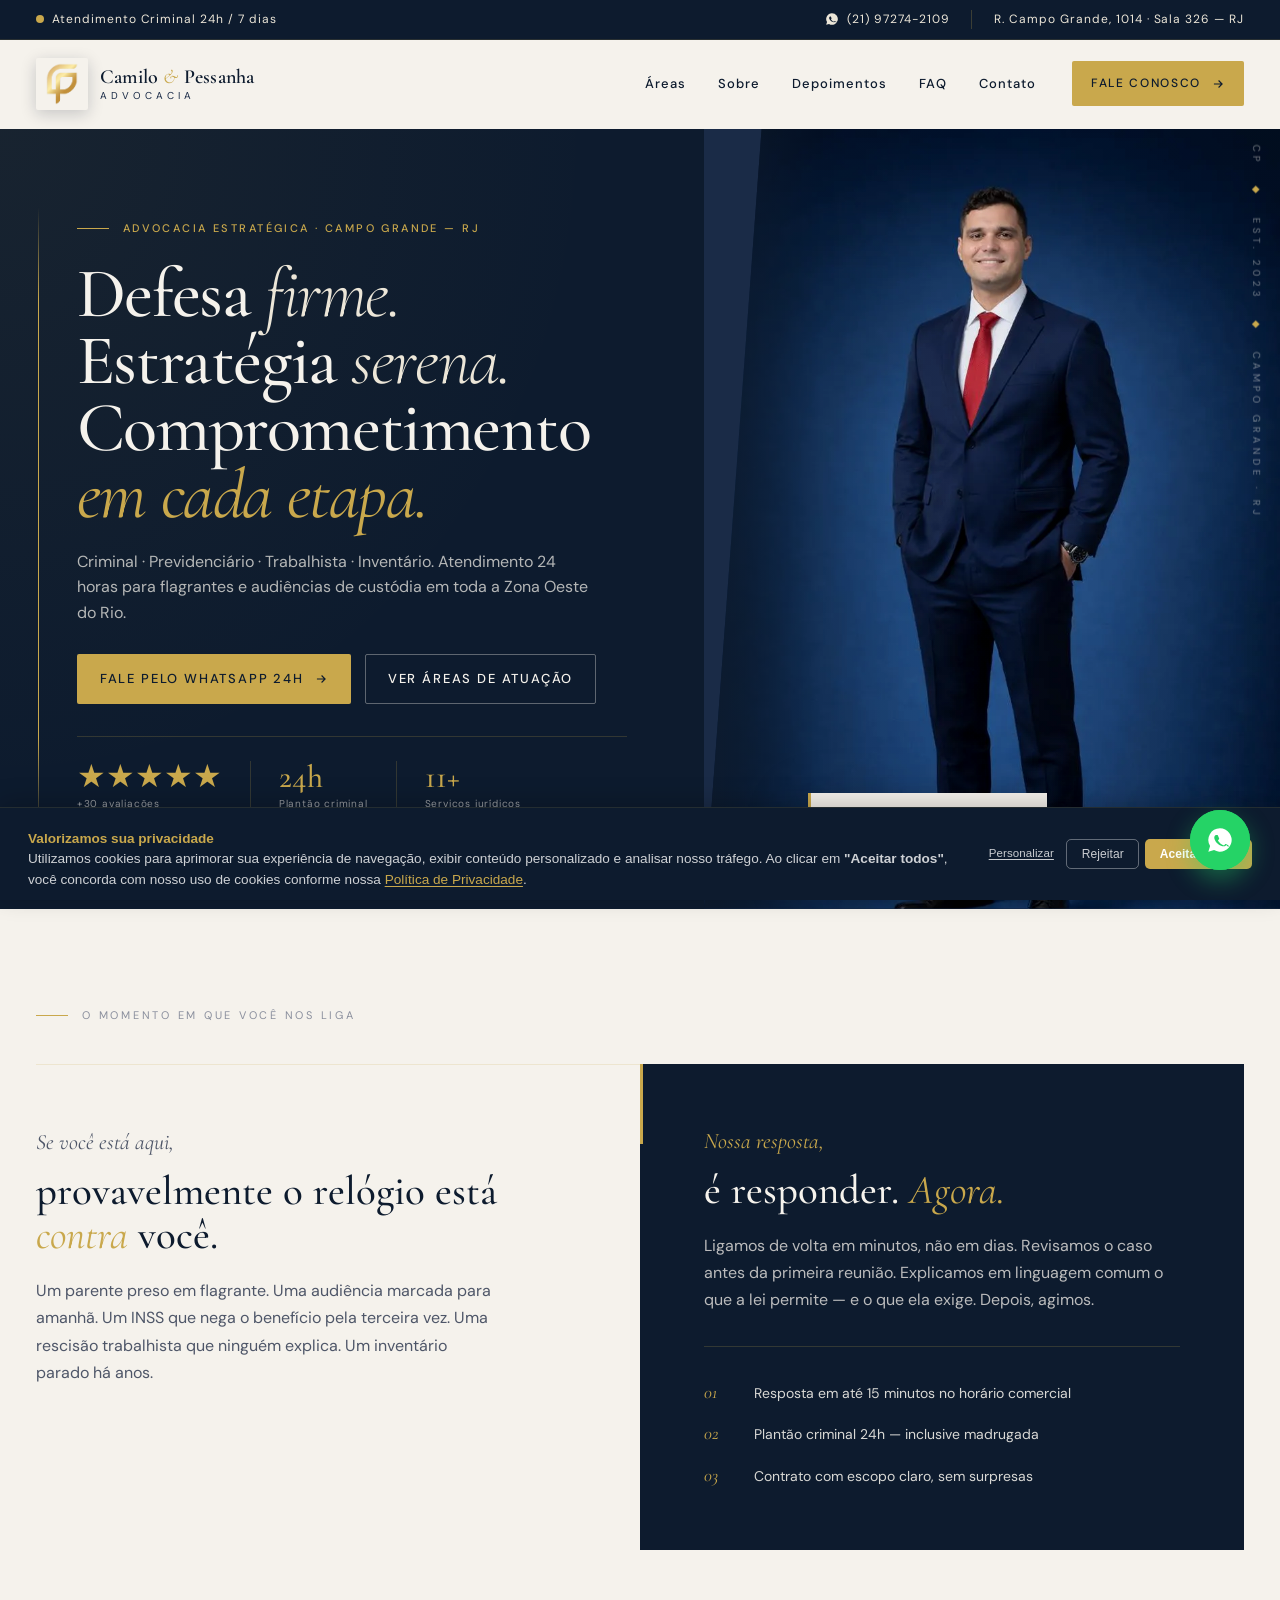
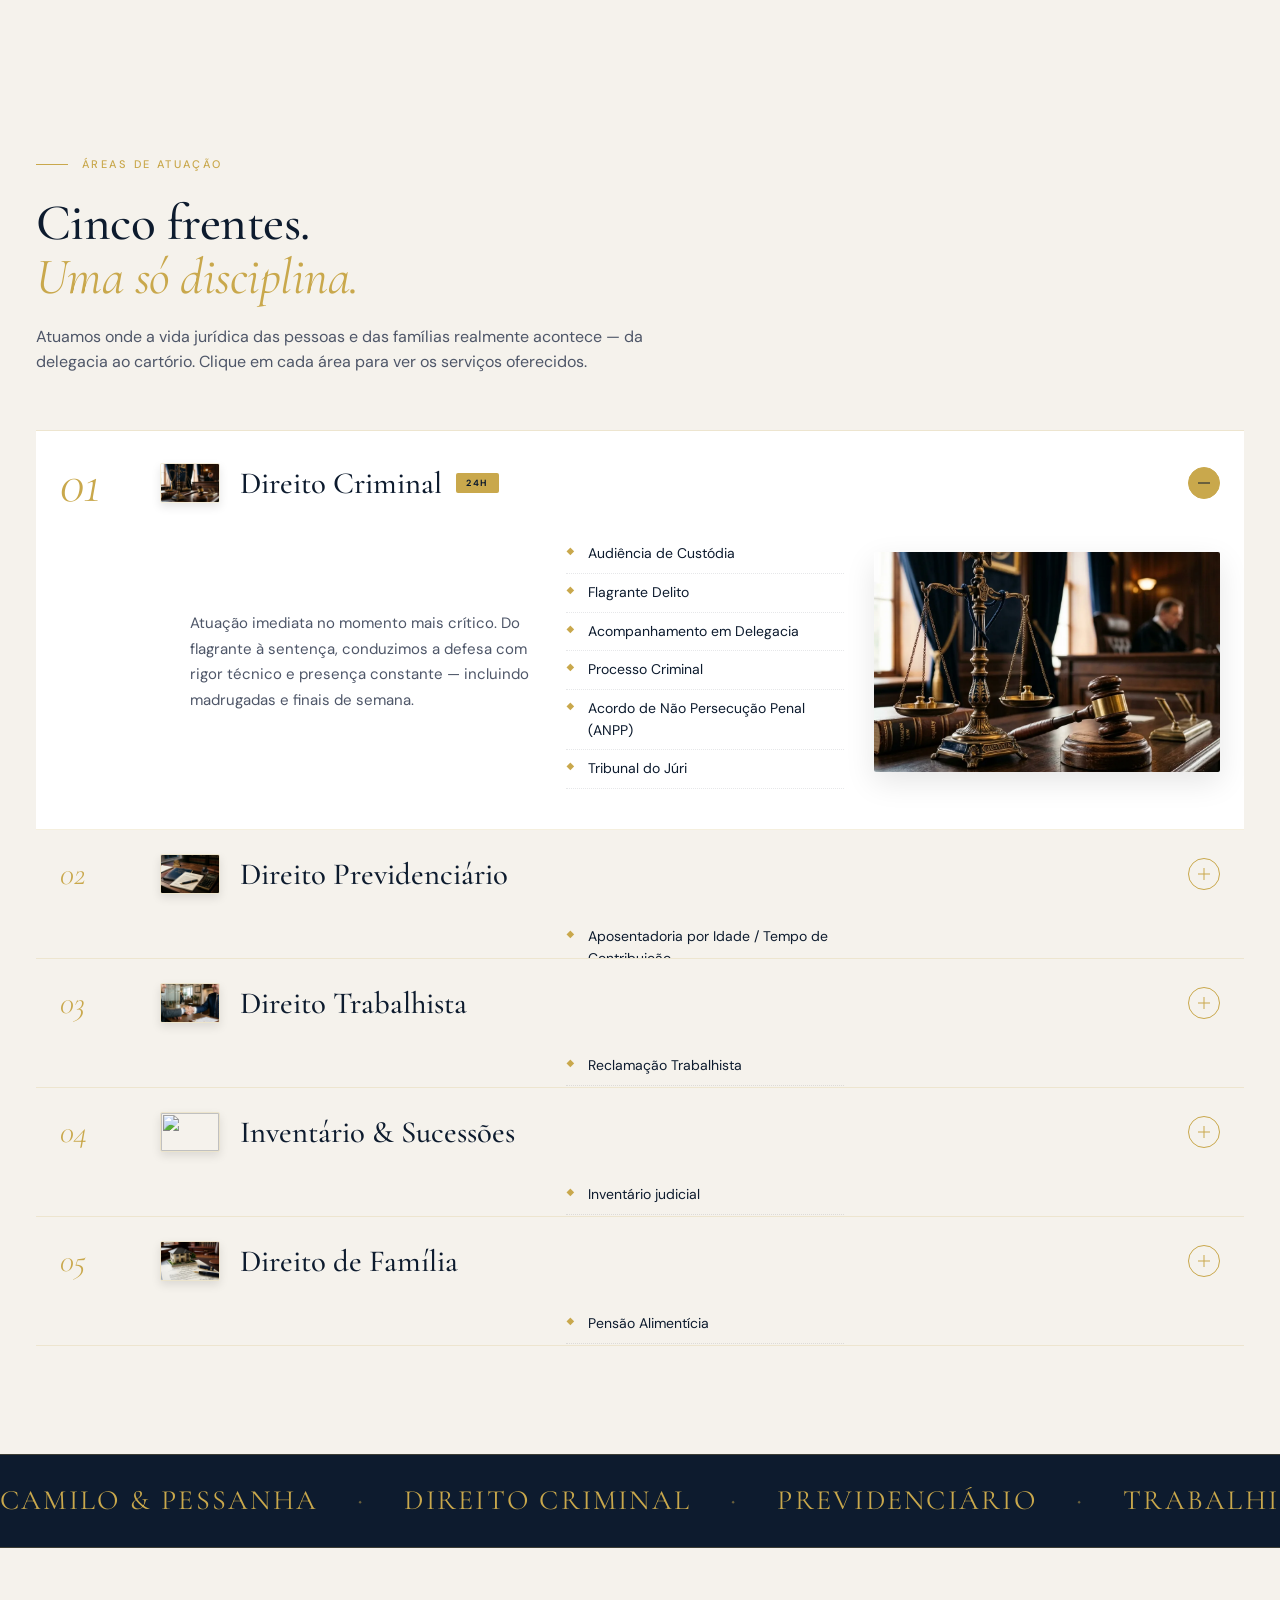
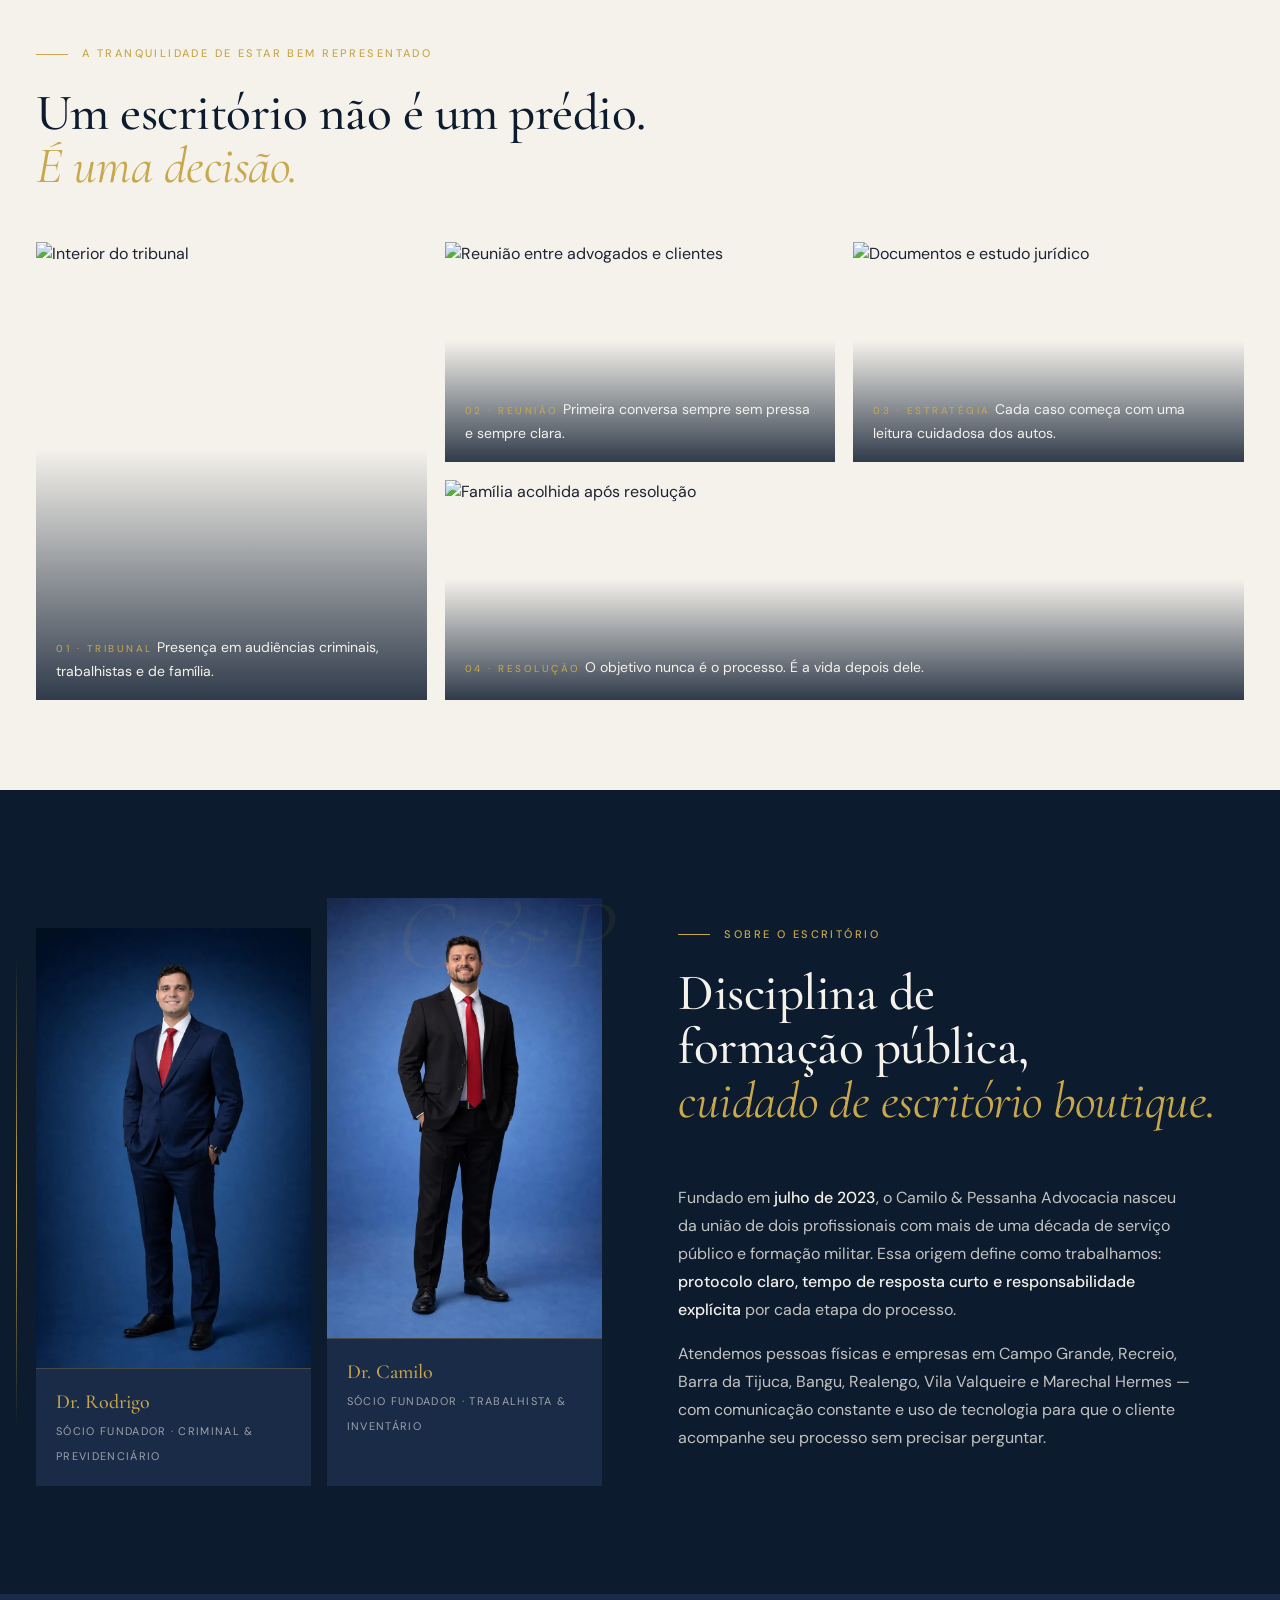
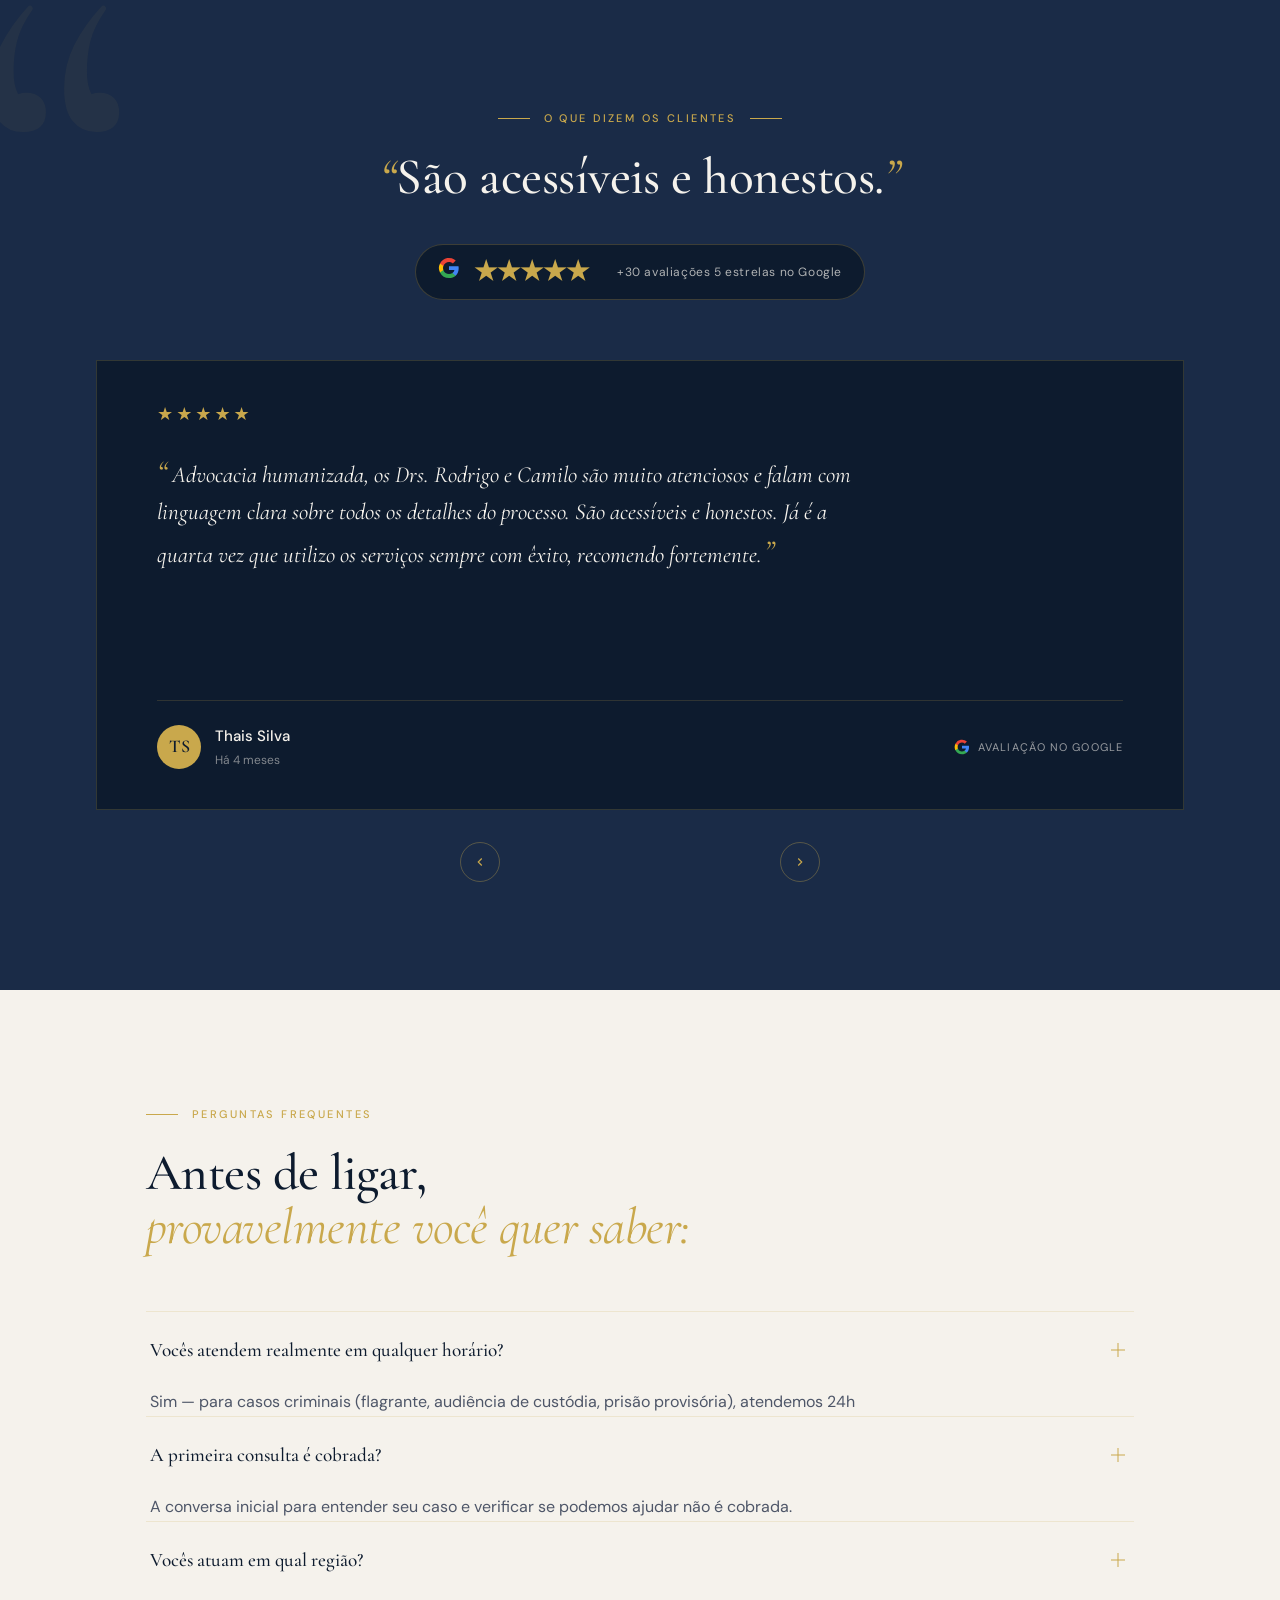
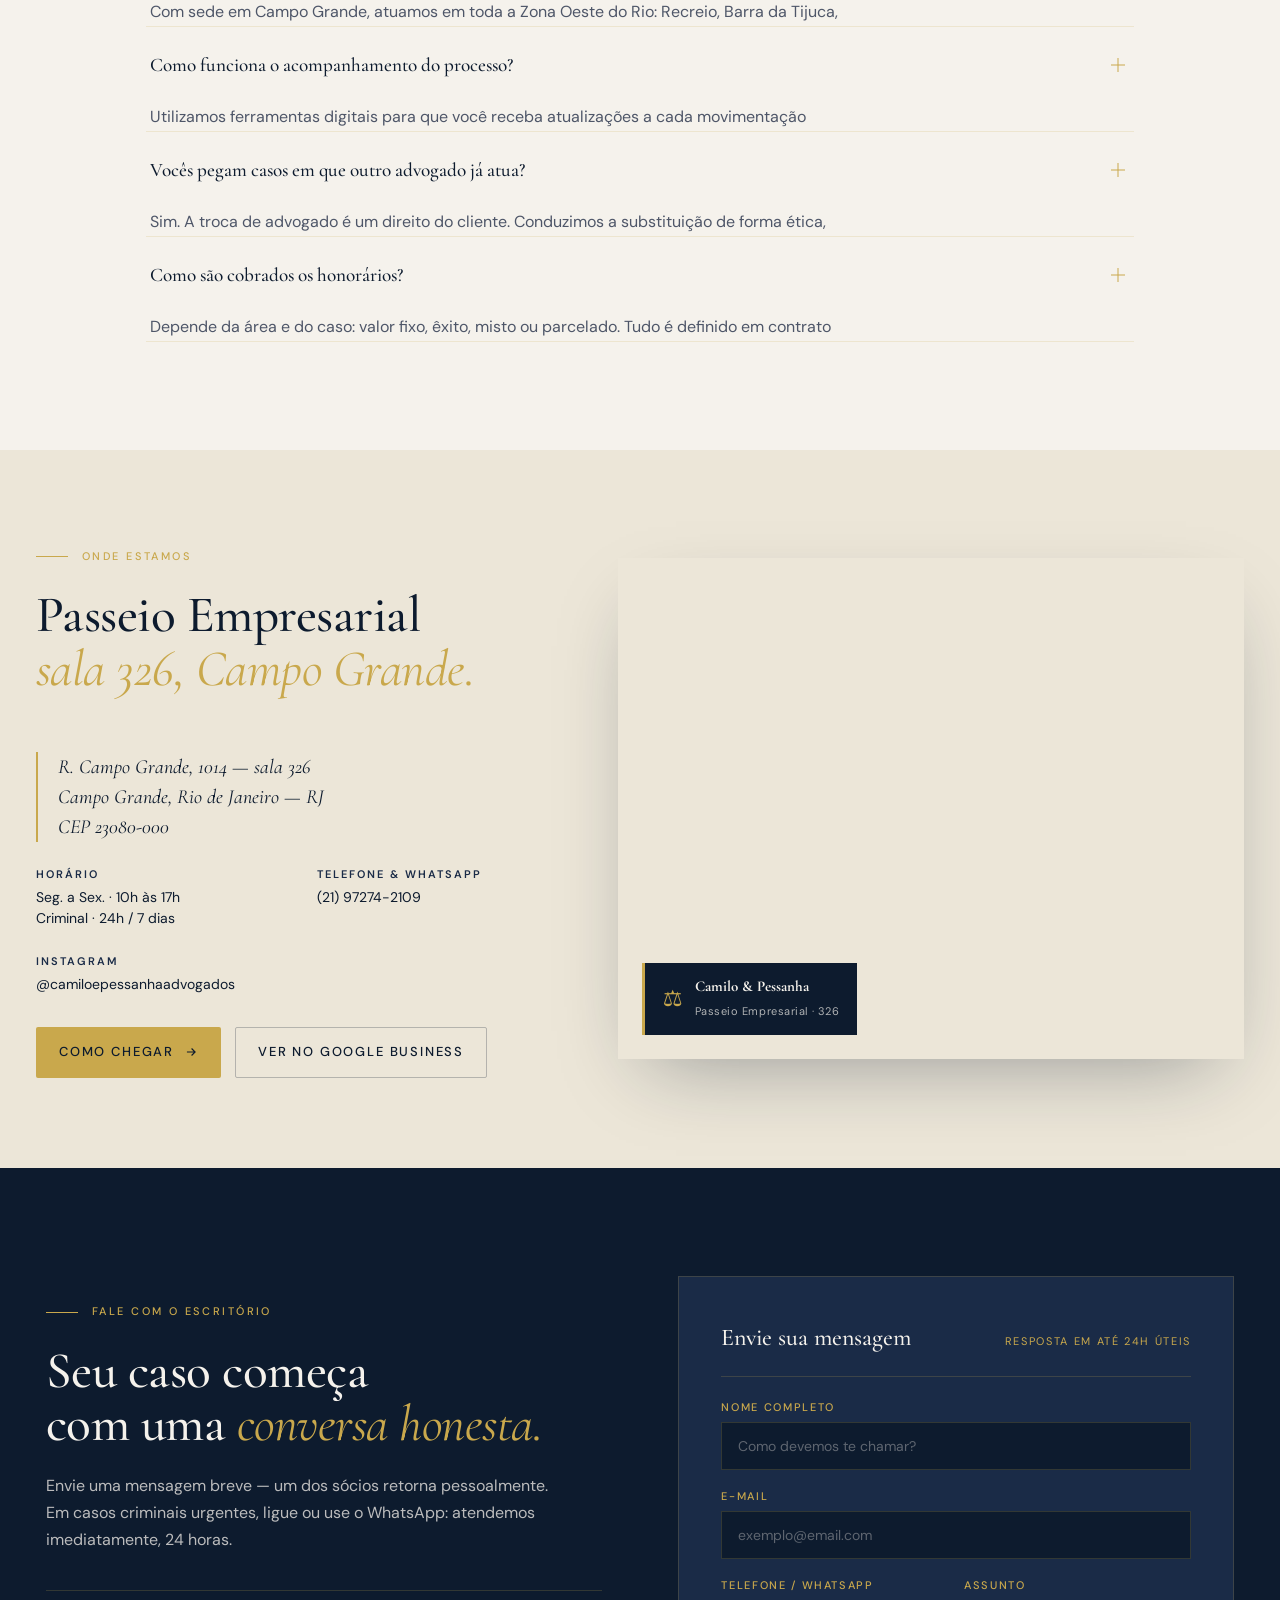
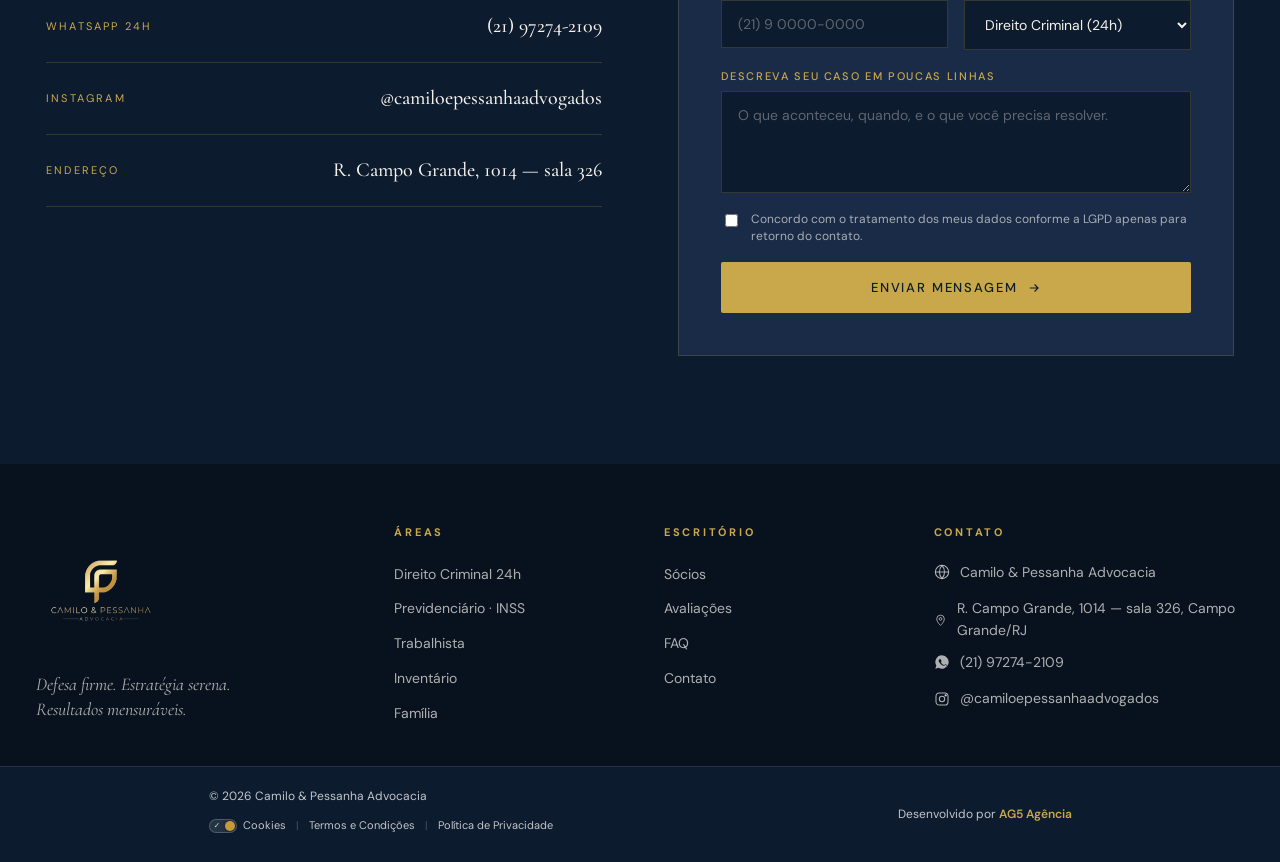
==== commit c03c38e1: "perf: PageSpeed optimizations (SVG FontAwesome, CSS Hero animations)" ====
--- a/index.html
+++ b/index.html
@@ -44,10 +44,6 @@
   <!-- PageSpeed fix: preload then async-load Google Fonts to eliminate render-blocking -->
   <link rel="preload" href="https://fonts.googleapis.com/css2?family=Cormorant+Garamond:ital,wght@0,300;0,400;0,500;0,600;0,700;1,300;1,400;1,500&family=DM+Sans:wght@400;500;700&display=swap" as="style" onload="this.onload=null;this.rel='stylesheet'">
   <noscript><link href="https://fonts.googleapis.com/css2?family=Cormorant+Garamond:ital,wght@0,300;0,400;0,500;0,600;0,700;1,300;1,400;1,500&family=DM+Sans:wght@400;500;700&display=swap" rel="stylesheet"></noscript>
-
-  <!-- PageSpeed fix: async-load Font Awesome (non-critical, icons below fold) -->
-  <link rel="preload" href="https://cdnjs.cloudflare.com/ajax/libs/font-awesome/6.5.1/css/all.min.css" as="style" onload="this.onload=null;this.rel='stylesheet'">
-  <noscript><link rel="stylesheet" href="https://cdnjs.cloudflare.com/ajax/libs/font-awesome/6.5.1/css/all.min.css"></noscript>
 
   <!-- PageSpeed fix: preload + load síncrono do CSS principal (evita FOUC) -->
   <link rel="preload" href="style.css" as="style">
@@ -391,16 +387,16 @@
             <span class="eyebrow__rule"></span>
             Advocacia estratégica · Campo Grande — RJ
           </p>
-          <h1 class="hero__title" data-anim="up" data-delay="100">
+          <h1 class="hero__title">
             Defesa <em>firme.</em><br />
             Estratégia <em>serena.</em><br />
             Comprometimento <span class="gold">em cada etapa.</span>
           </h1>
-          <p class="hero__sub" data-anim="up" data-delay="200">
+          <p class="hero__sub">
             Criminal · Previdenciário · Trabalhista · Inventário.
             Atendimento 24 horas para flagrantes e audiências de custódia em toda a Zona Oeste do Rio.
           </p>
-          <div class="hero__ctas" data-anim="up" data-delay="300">
+          <div class="hero__ctas">
             <a href="https://wa.me/5521972742109" class="btn btn--gold" target="_blank" rel="noopener noreferrer" aria-label="Fale pelo WhatsApp 24h – Plantão Criminal">
               Fale pelo WhatsApp 24h
               <svg viewBox="0 0 24 24" width="14" height="14" fill="none" stroke="currentColor" stroke-width="2"
@@ -412,7 +408,7 @@
               Ver áreas de atuação
             </a>
           </div>
-          <div class="hero__meta" data-anim="up" data-delay="400">
+          <div class="hero__meta">
             <div class="hero__meta-item">
               <strong>★★★★★</strong>
               <span>+30 avaliações<br />5 estrelas no Google</span>
@@ -1228,7 +1224,9 @@
     <!-- Botão Flutuante -->
     <!-- Accessibility fix: aria-label no botão flutuante sem texto visível -->
     <a href="https://wa.me/5521972742109" class="whatsapp-float" target="_blank" rel="noopener noreferrer" id="whatsapp-btn" aria-label="Fale conosco pelo WhatsApp (21) 97274-2109">
-      <i class="fa-brands fa-whatsapp" aria-hidden="true"></i>
+      <svg viewBox="0 0 24 24" width="28" height="28" fill="currentColor" aria-hidden="true">
+        <path d="M12 2a10 10 0 00-8.5 15.2L2 22l4.9-1.4A10 10 0 1012 2zm5.3 14.2c-.2.6-1.3 1.2-1.8 1.2-.5 0-.5.3-3.1-.7-2.6-1.1-4.2-3.7-4.3-3.9-.1-.2-1-1.4-1-2.7 0-1.3.7-1.9 1-2.1.3-.2.6-.3.8-.3h.6c.2 0 .5-.1.7.5l1 2.4c.1.2.1.3 0 .5l-.3.5-.4.5c-.1.1-.3.3-.1.6.2.3.9 1.4 1.9 2.3 1.3 1.1 2.4 1.5 2.7 1.6.3.1.4.1.6-.1l.8-.9c.2-.2.3-.2.6-.1l1.7.8c.3.1.5.2.5.3.2.2.2.7 0 1.3z" />
+      </svg>
     </a>
   </div>
 
--- a/style.css
+++ b/style.css
@@ -282,6 +282,11 @@
 @keyframes goldLineIn { to { transform: scaleY(1); } }
 .hero__left-inner { max-width: 720px; position: relative; }
 
+@keyframes heroFadeIn {
+  from { opacity: 0; transform: translateY(30px); }
+  to { opacity: 1; transform: none; }
+}
+
 .hero__title {
   font-family: var(--serif);
   font-weight: 500;
@@ -291,6 +296,7 @@
   margin: 0 0 20px;
   color: var(--ivory);
   text-wrap: balance;
+  animation: heroFadeIn 800ms var(--ease) 100ms both;
 }
 .hero__title em {
   font-family: var(--serif);
@@ -305,9 +311,10 @@
   color: rgba(245, 242, 236, 0.72);
   max-width: 520px;
   margin: 0 0 28px;
-}
-
-.hero__ctas { display: flex; gap: 14px; flex-wrap: wrap; margin-bottom: 32px; }
+  animation: heroFadeIn 800ms var(--ease) 200ms both;
+}
+
+.hero__ctas { display: flex; gap: 14px; flex-wrap: wrap; margin-bottom: 32px; animation: heroFadeIn 800ms var(--ease) 300ms both; }
 
 .hero__meta {
   display: flex;
@@ -315,6 +322,7 @@
   gap: 28px;
   padding-top: 24px;
   border-top: 1px solid rgba(201, 168, 76, 0.2);
+  animation: heroFadeIn 800ms var(--ease) 400ms both;
 }
 .hero__meta-item { display: flex; flex-direction: column; gap: 4px; }
 .hero__meta-item strong {
--- a/style.css
+++ b/style.css
@@ -282,6 +282,11 @@
 @keyframes goldLineIn { to { transform: scaleY(1); } }
 .hero__left-inner { max-width: 720px; position: relative; }
 
+@keyframes heroFadeIn {
+  from { opacity: 0; transform: translateY(30px); }
+  to { opacity: 1; transform: none; }
+}
+
 .hero__title {
   font-family: var(--serif);
   font-weight: 500;
@@ -291,6 +296,7 @@
   margin: 0 0 20px;
   color: var(--ivory);
   text-wrap: balance;
+  animation: heroFadeIn 800ms var(--ease) 100ms both;
 }
 .hero__title em {
   font-family: var(--serif);
@@ -305,9 +311,10 @@
   color: rgba(245, 242, 236, 0.72);
   max-width: 520px;
   margin: 0 0 28px;
-}
-
-.hero__ctas { display: flex; gap: 14px; flex-wrap: wrap; margin-bottom: 32px; }
+  animation: heroFadeIn 800ms var(--ease) 200ms both;
+}
+
+.hero__ctas { display: flex; gap: 14px; flex-wrap: wrap; margin-bottom: 32px; animation: heroFadeIn 800ms var(--ease) 300ms both; }
 
 .hero__meta {
   display: flex;
@@ -315,6 +322,7 @@
   gap: 28px;
   padding-top: 24px;
   border-top: 1px solid rgba(201, 168, 76, 0.2);
+  animation: heroFadeIn 800ms var(--ease) 400ms both;
 }
 .hero__meta-item { display: flex; flex-direction: column; gap: 4px; }
 .hero__meta-item strong {
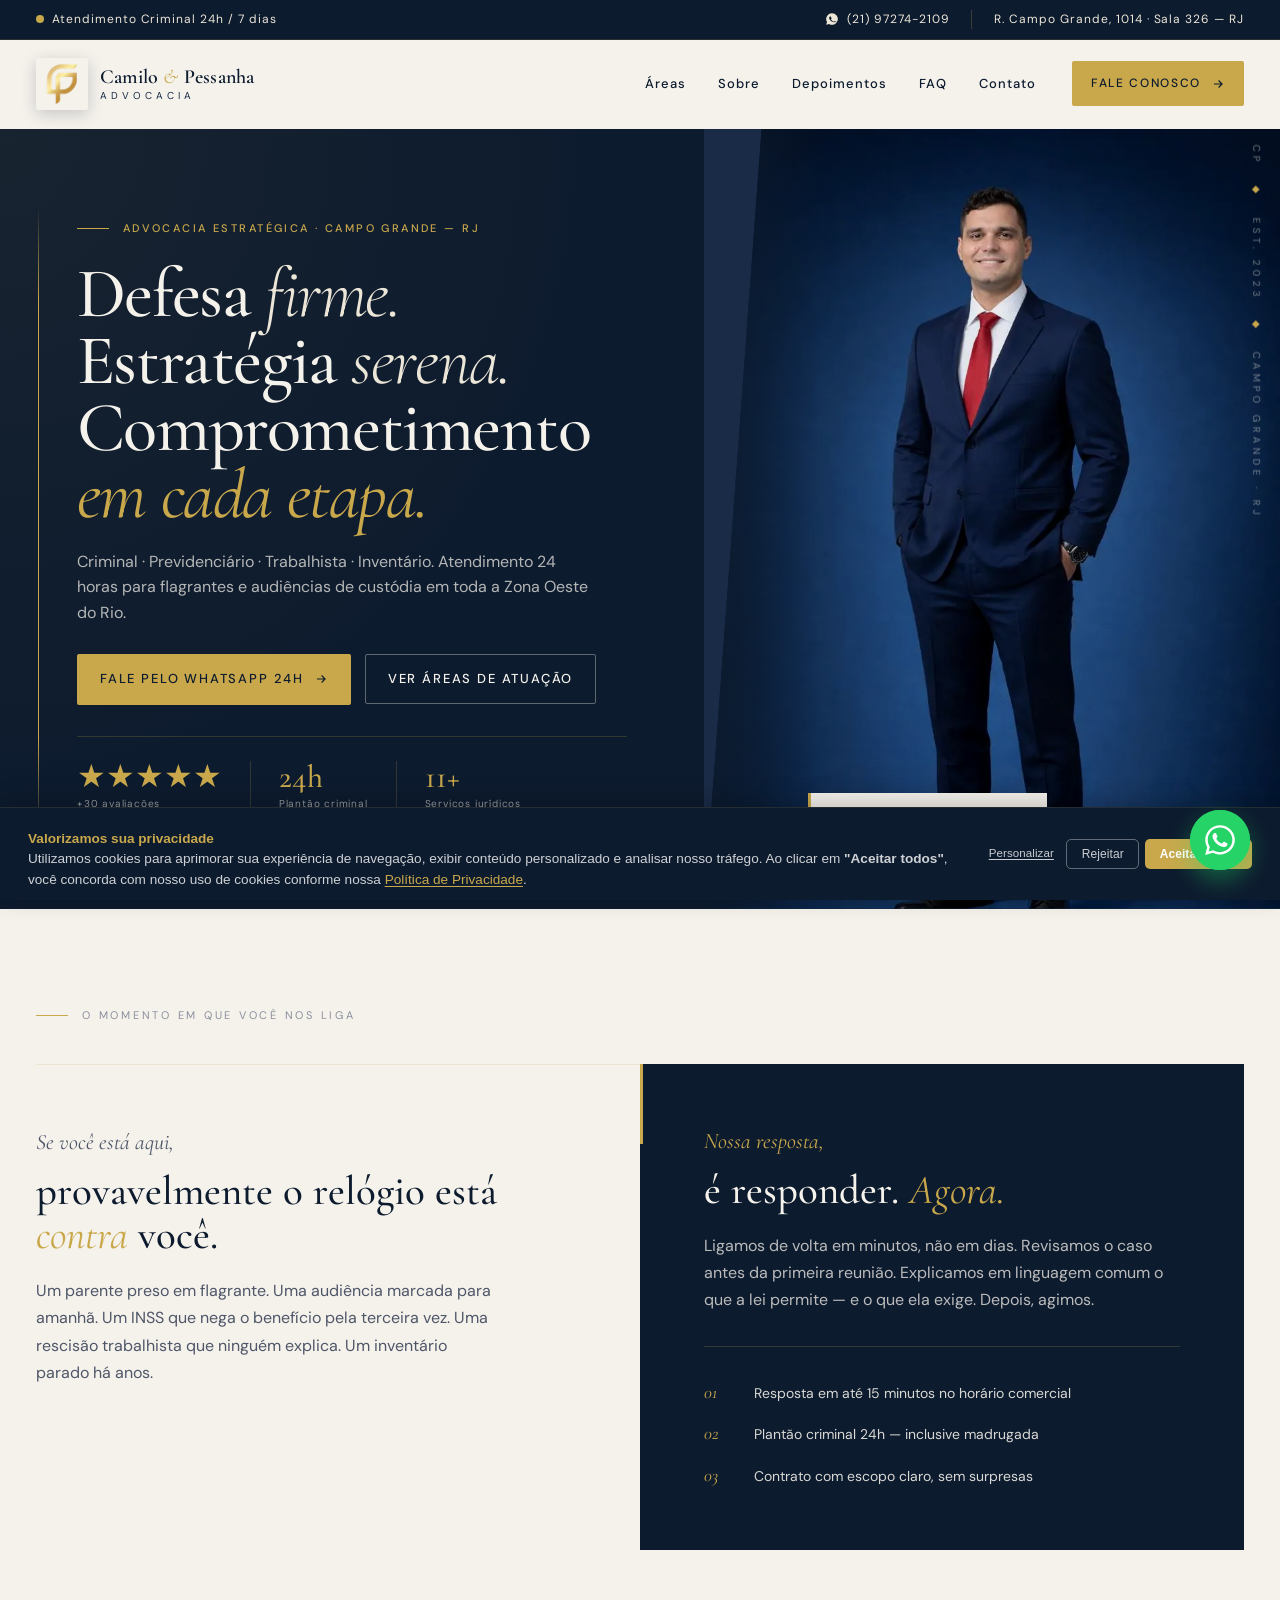
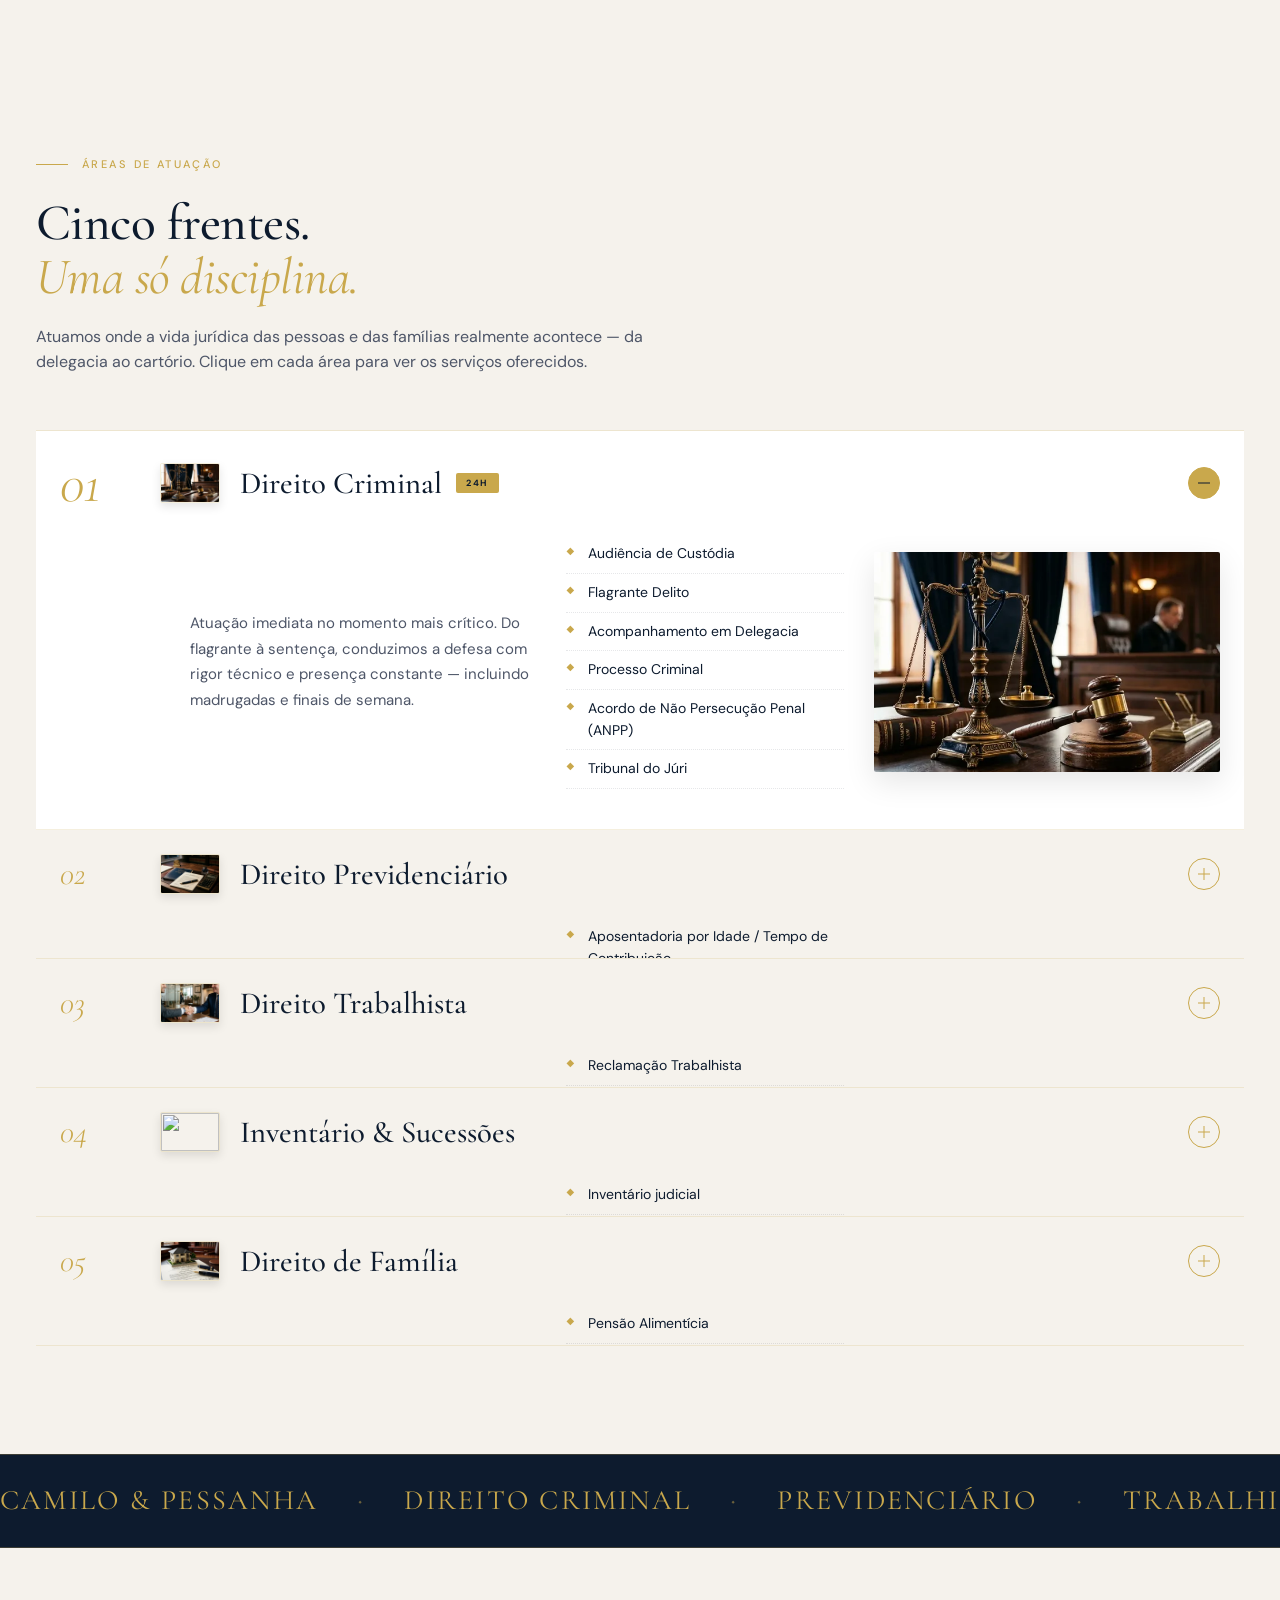
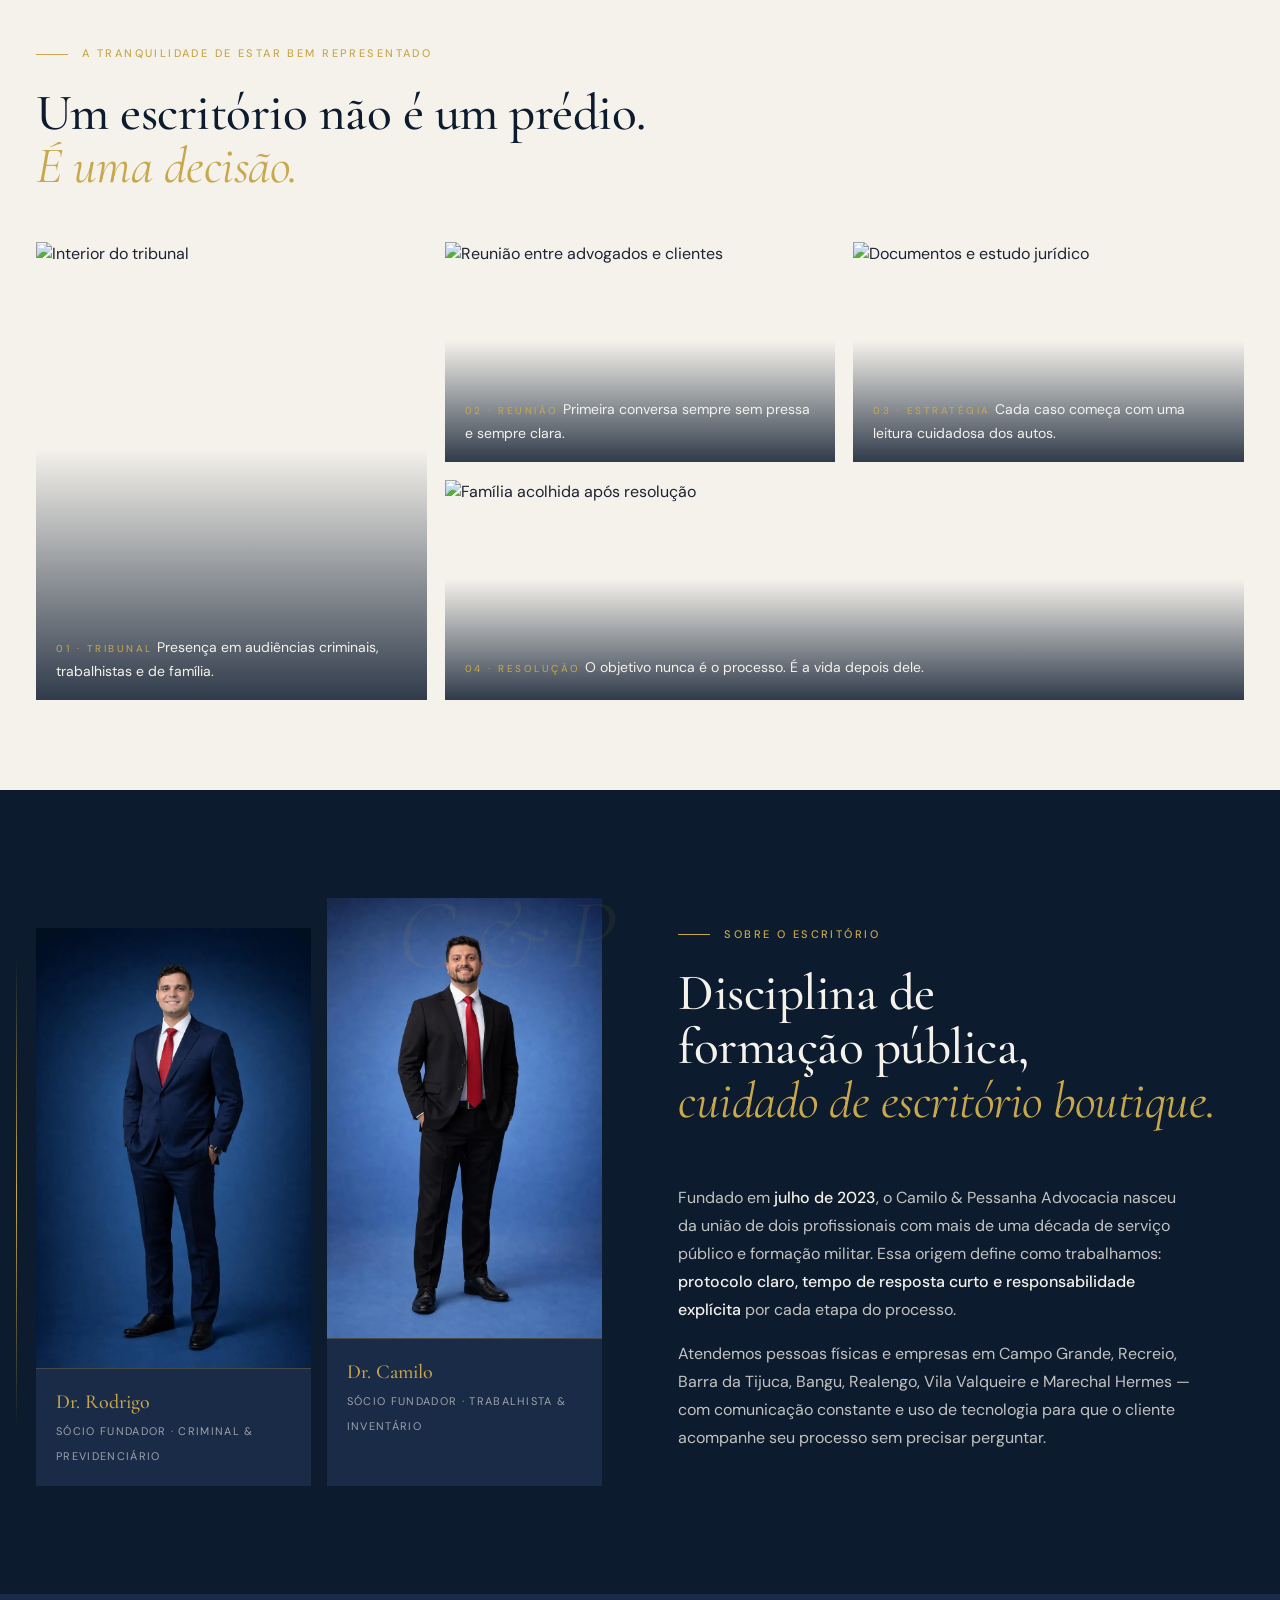
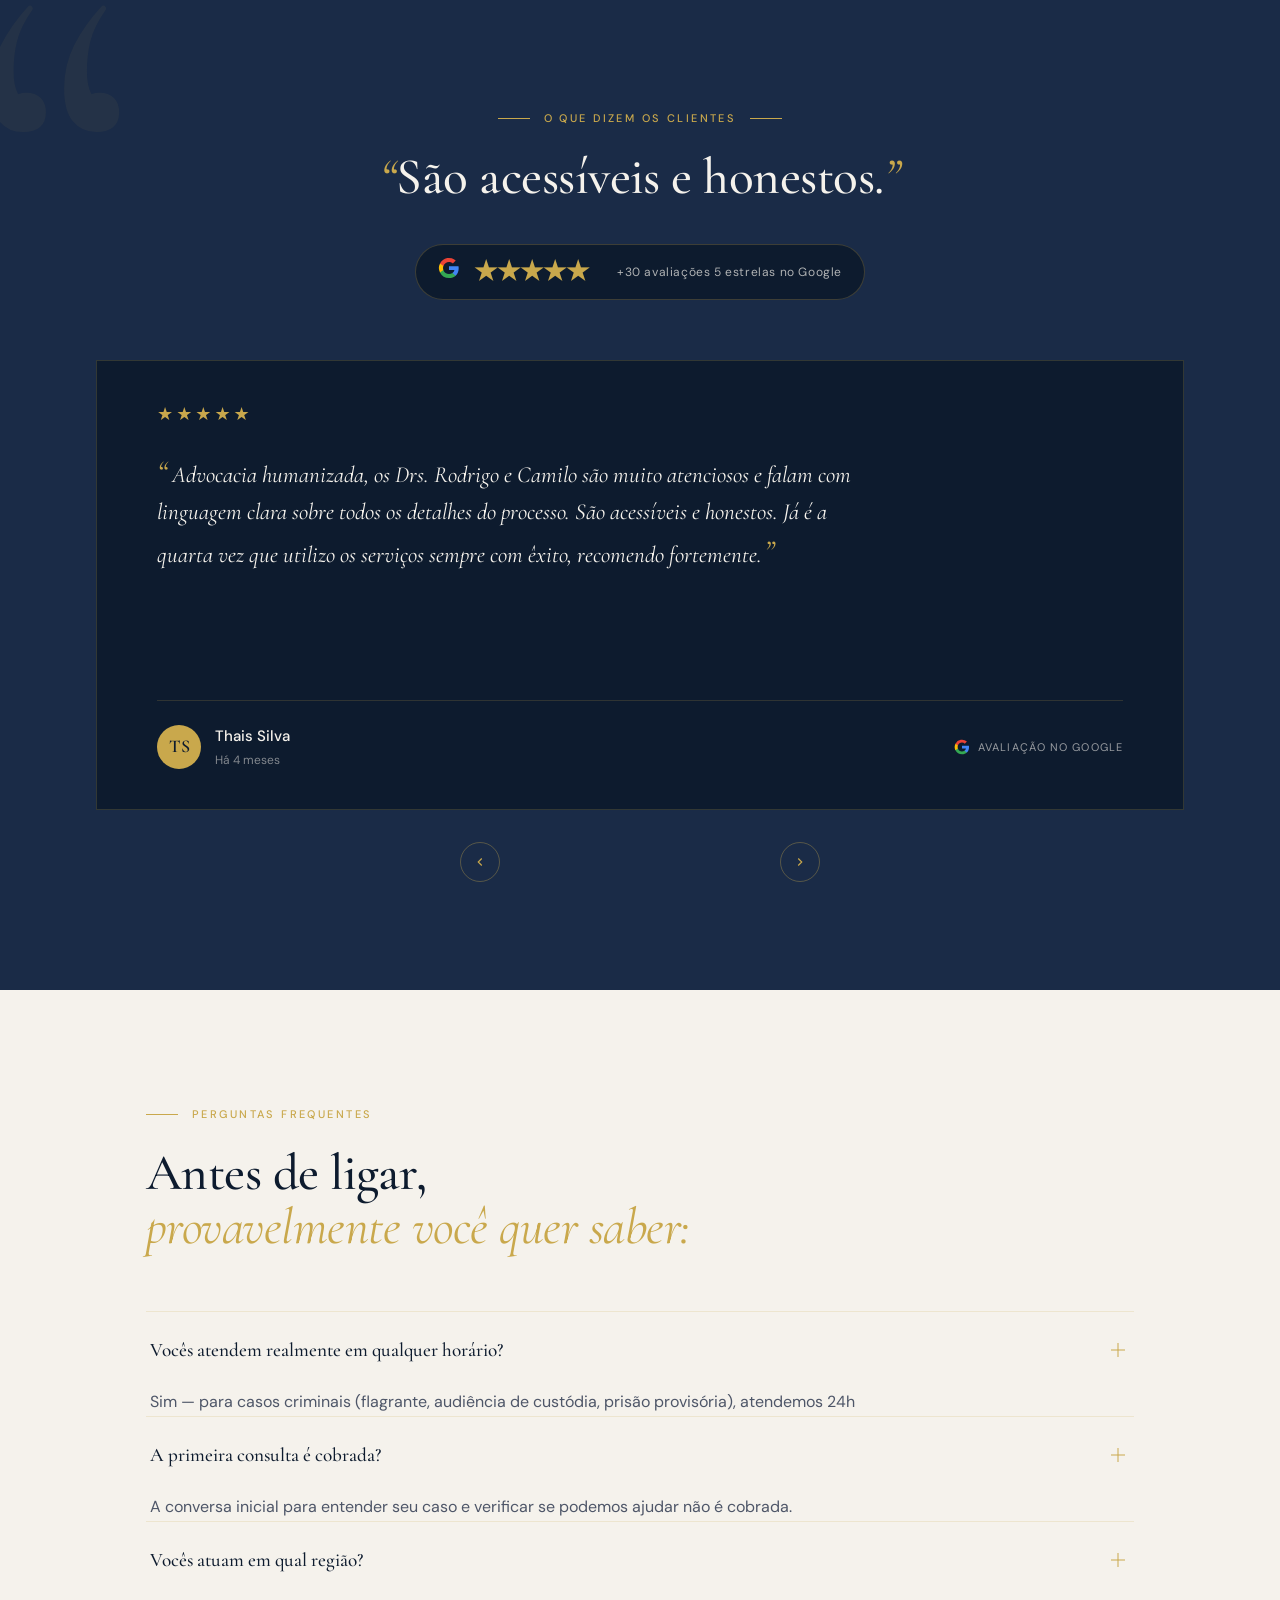
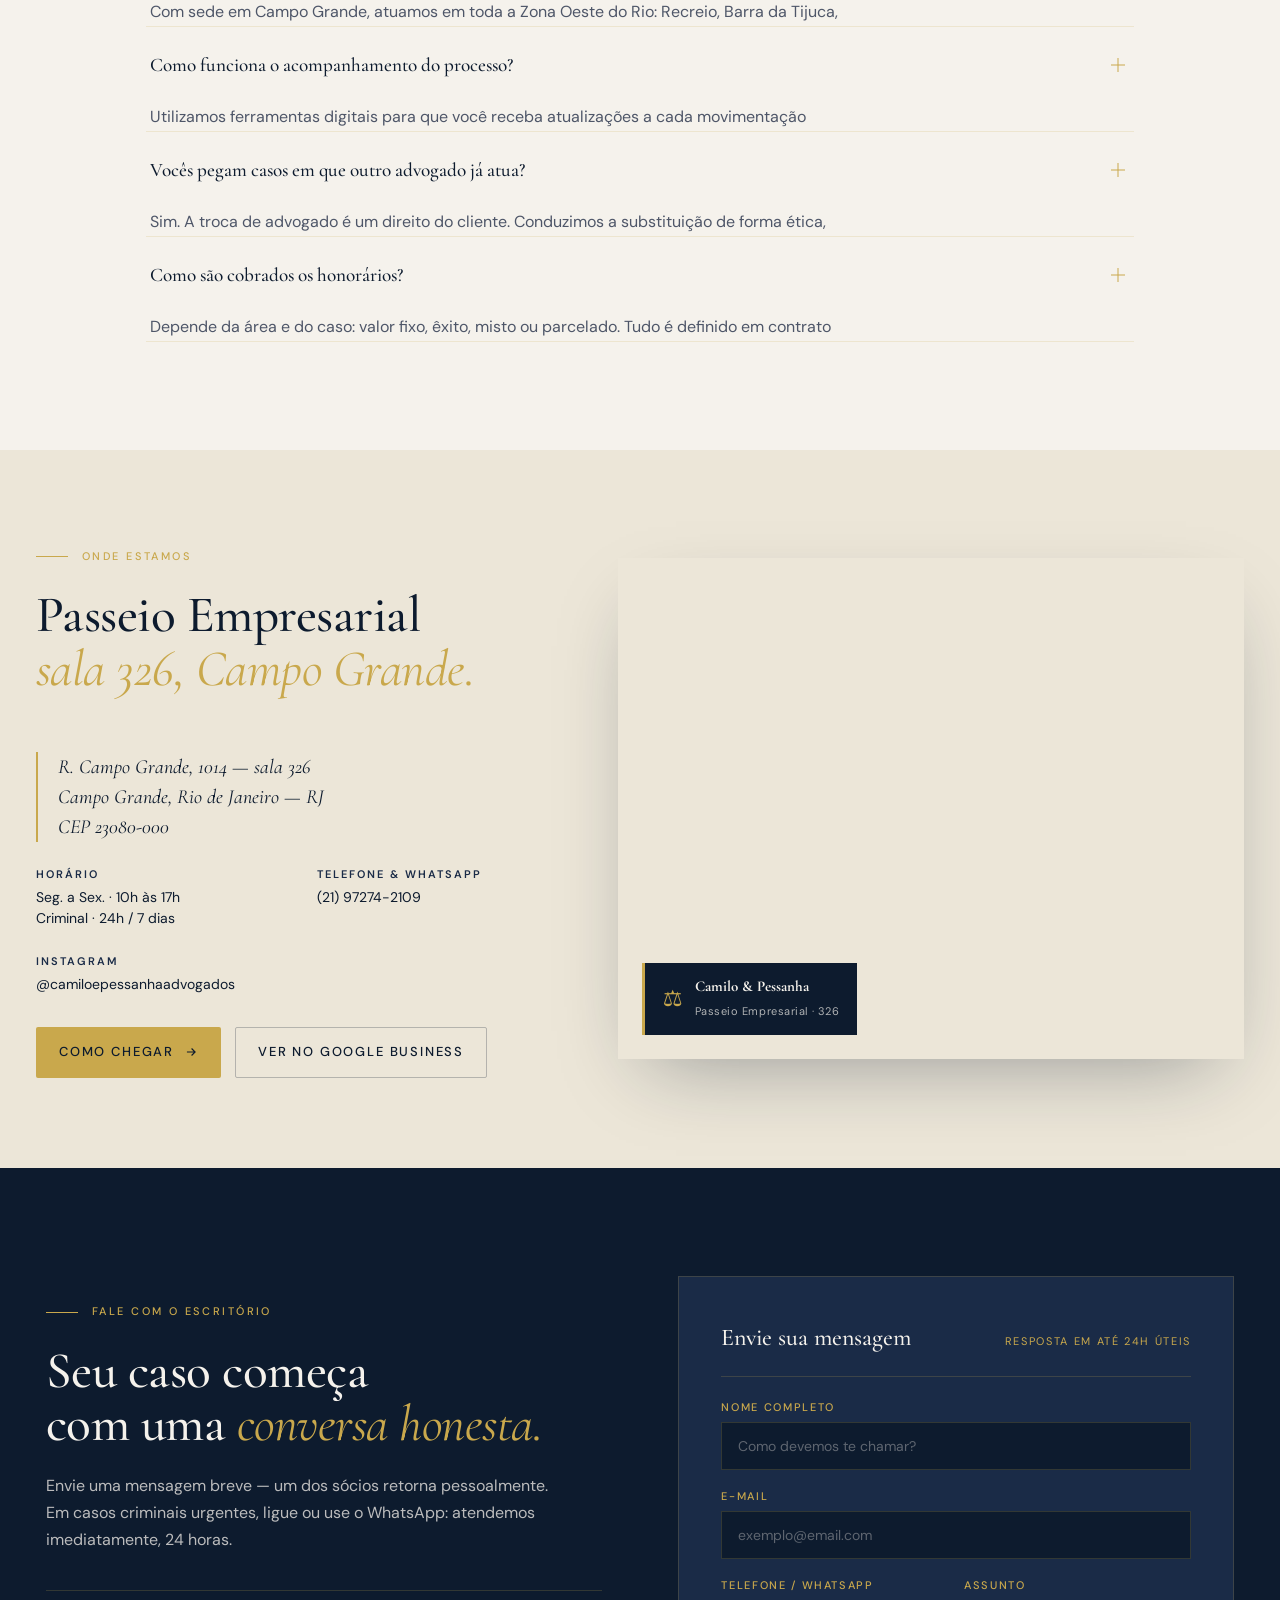
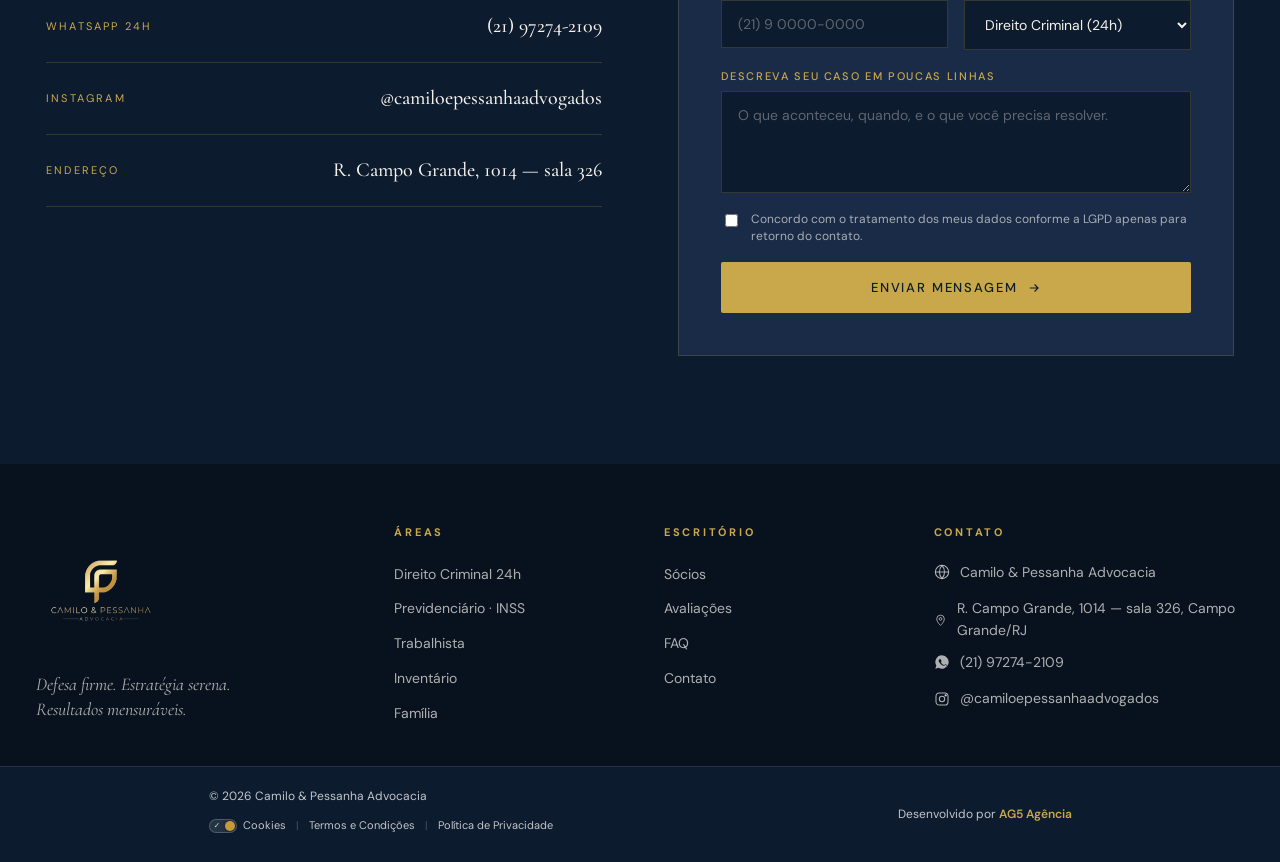
==== commit 2755103e: "fix: aj" ====
--- a/index.html
+++ b/index.html
@@ -39,11 +39,17 @@
   <!-- PageSpeed fix: preconnect before font requests -->
   <link rel="preconnect" href="https://fonts.googleapis.com">
   <link rel="preconnect" href="https://fonts.gstatic.com" crossorigin>
-  <link rel="preconnect" href="https://cdnjs.cloudflare.com" crossorigin>
-
-  <!-- PageSpeed fix: preload then async-load Google Fonts to eliminate render-blocking -->
+
+  <!-- PageSpeed fix: preload then async-load Google Fonts (display=swap já incluso na URL) -->
   <link rel="preload" href="https://fonts.googleapis.com/css2?family=Cormorant+Garamond:ital,wght@0,300;0,400;0,500;0,600;0,700;1,300;1,400;1,500&family=DM+Sans:wght@400;500;700&display=swap" as="style" onload="this.onload=null;this.rel='stylesheet'">
   <noscript><link href="https://fonts.googleapis.com/css2?family=Cormorant+Garamond:ital,wght@0,300;0,400;0,500;0,600;0,700;1,300;1,400;1,500&family=DM+Sans:wght@400;500;700&display=swap" rel="stylesheet"></noscript>
+
+  <!-- LCP fix: CSS crítico inline — garante fallback de fonte sólido para o H1 ser LCP imediato -->
+  <style>
+    .hero__title{font-family:'Times New Roman',serif;font-weight:500;line-height:1.05;color:#F5F2EC;margin:0 0 24px}
+    [data-anim]{opacity:0;transform:translateY(30px);transition:opacity 800ms cubic-bezier(.16,1,.3,1),transform 800ms cubic-bezier(.16,1,.3,1)}
+    [data-anim].is-in{opacity:1;transform:none}
+  </style>
 
   <!-- PageSpeed fix: preload + load síncrono do CSS principal (evita FOUC) -->
   <link rel="preload" href="style.css" as="style">
@@ -350,7 +356,11 @@
     <div class="nav__inner">
       <a href="#home" class="nav__brand" aria-label="Camilo e Pessanha Advocacia">
         <span class="nav__mark">
-          <img src="assets/icon-logo-camilo-pessanha-cp-icone-monograma-fundo-azul-removebg-preview.webp" alt="Monograma CP" width="52" height="52" />
+          <!-- Performance fix: srcset com versão 120px (max 2x DPR de 52px exibidos) -->
+          <img src="assets/icon-logo-cp-monograma-120.webp"
+               srcset="assets/icon-logo-cp-monograma-120.webp 120w, assets/icon-logo-camilo-pessanha-cp-icone-monograma-fundo-azul-removebg-preview.webp 500w"
+               sizes="52px"
+               alt="Monograma CP" width="52" height="52" />
         </span>
         <span class="nav__wordmark">
           <span class="nav__wordmark-top">Camilo <span class="amp">&amp;</span> Pessanha</span>
@@ -531,7 +541,11 @@
                 <li>Tribunal do Júri</li>
               </ul>
               <div class="acc__media">
-                <img src="assets/criminal_law_premium_1776882867028.webp" alt="Direito Criminal" width="400" height="300" loading="lazy" />
+                <!-- Performance fix: srcset responsivo (600px max) -->
+                <img src="assets/criminal_law_premium_1776882867028-600.webp"
+                     srcset="assets/criminal_law_premium_1776882867028-600.webp 600w, assets/criminal_law_premium_1776882867028.webp 1024w"
+                     sizes="(max-width: 960px) 100vw, 400px"
+                     alt="Direito Criminal" width="400" height="300" loading="lazy" />
               </div>
             </div>
           </div>
@@ -560,7 +574,10 @@
                 <li>Pensão por morte</li>
               </ul>
               <div class="acc__media">
-                <img src="assets/social_security_documents_premium_1776883155373.webp" alt="Direito Previdenciário" width="400" height="300" loading="lazy" />
+                <img src="assets/social_security_documents_premium_1776883155373-600.webp"
+                     srcset="assets/social_security_documents_premium_1776883155373-600.webp 600w, assets/social_security_documents_premium_1776883155373.webp 1024w"
+                     sizes="(max-width: 960px) 100vw, 400px"
+                     alt="Direito Previdenciário" width="400" height="300" loading="lazy" />
               </div>
             </div>
           </div>
@@ -589,7 +606,10 @@
                 <li>Acordos e homologações</li>
               </ul>
               <div class="acc__media">
-                <img src="assets/labor_law_premium_1776882895741.webp" alt="Direito Trabalhista" width="400" height="300" loading="lazy" />
+                <img src="assets/labor_law_premium_1776882895741-600.webp"
+                     srcset="assets/labor_law_premium_1776882895741-600.webp 600w, assets/labor_law_premium_1776882895741.webp 1024w"
+                     sizes="(max-width: 960px) 100vw, 400px"
+                     alt="Direito Trabalhista" width="400" height="300" loading="lazy" />
               </div>
             </div>
           </div>
@@ -647,7 +667,10 @@
                 <li>Alteração de regime de bens</li>
               </ul>
               <div class="acc__media">
-                <img src="assets/family_law_symbolic_premium_1776883171077.webp" alt="Direito de Família" width="400" height="300" loading="lazy" />
+                <img src="assets/family_law_symbolic_premium_1776883171077-600.webp"
+                     srcset="assets/family_law_symbolic_premium_1776883171077-600.webp 600w, assets/family_law_symbolic_premium_1776883171077.webp 1024w"
+                     sizes="(max-width: 960px) 100vw, 400px"
+                     alt="Direito de Família" width="400" height="300" loading="lazy" />
               </div>
             </div>
           </div>
@@ -1170,7 +1193,10 @@
   <aside class="drawer" id="drawer" aria-label="Menu de navegação mobile">
     <div class="drawer__header">
       <a href="#home" class="drawer__logo" id="drawerLogo">
-        <img src="assets/icon-logo-camilo-pessanha-cp-icone-monograma-fundo-azul-removebg-preview.webp" alt="Camilo e Pessanha Advocacia" width="48" height="48" />
+        <img src="assets/icon-logo-cp-monograma-120.webp"
+             srcset="assets/icon-logo-cp-monograma-120.webp 120w, assets/icon-logo-camilo-pessanha-cp-icone-monograma-fundo-azul-removebg-preview.webp 500w"
+             sizes="48px"
+             alt="Camilo e Pessanha Advocacia" width="48" height="48" />
       </a>
       <button class="drawer__close" id="drawerClose" aria-label="Fechar menu">
         <svg viewBox="0 0 24 24" width="24" height="24" fill="none" stroke="currentColor" stroke-width="2">
@@ -1205,12 +1231,17 @@
   <div class="whatsapp-container">
     <!-- Balão de Mensagem -->
     <div id="whatsapp-message">
+      <!-- Performance fix: SVG inline substitui Font Awesome (elimina 269KB de CDN) -->
       <button class="close-whatsapp-bubble" id="close-bubble" aria-label="Fechar mensagem">
-        <i class="fa-solid fa-xmark"></i>
+        <svg viewBox="0 0 24 24" width="16" height="16" fill="none" stroke="currentColor" stroke-width="2.5" stroke-linecap="round" aria-hidden="true">
+          <path d="M18 6L6 18M6 6l12 12"/>
+        </svg>
       </button>
       <div style="display: flex; align-items: center; gap: 12px;">
         <div style="flex-shrink: 0;">
-          <img src="assets/icon-logo-camilo-pessanha-cp-icone-monograma-fundo-azul-removebg-preview.webp" 
+          <img src="assets/icon-logo-cp-monograma-120.webp"
+               srcset="assets/icon-logo-cp-monograma-120.webp 120w"
+               sizes="44px"
                alt="Camilo & Pessanha" class="whatsapp-logo-bubble" width="44" height="44">
         </div>
         <div>
@@ -1224,8 +1255,8 @@
     <!-- Botão Flutuante -->
     <!-- Accessibility fix: aria-label no botão flutuante sem texto visível -->
     <a href="https://wa.me/5521972742109" class="whatsapp-float" target="_blank" rel="noopener noreferrer" id="whatsapp-btn" aria-label="Fale conosco pelo WhatsApp (21) 97274-2109">
-      <svg viewBox="0 0 24 24" width="28" height="28" fill="currentColor" aria-hidden="true">
-        <path d="M12 2a10 10 0 00-8.5 15.2L2 22l4.9-1.4A10 10 0 1012 2zm5.3 14.2c-.2.6-1.3 1.2-1.8 1.2-.5 0-.5.3-3.1-.7-2.6-1.1-4.2-3.7-4.3-3.9-.1-.2-1-1.4-1-2.7 0-1.3.7-1.9 1-2.1.3-.2.6-.3.8-.3h.6c.2 0 .5-.1.7.5l1 2.4c.1.2.1.3 0 .5l-.3.5-.4.5c-.1.1-.3.3-.1.6.2.3.9 1.4 1.9 2.3 1.3 1.1 2.4 1.5 2.7 1.6.3.1.4.1.6-.1l.8-.9c.2-.2.3-.2.6-.1l1.7.8c.3.1.5.2.5.3.2.2.2.7 0 1.3z" />
+      <svg xmlns="http://www.w3.org/2000/svg" viewBox="0 0 448 512" width="34" height="34" fill="currentColor" aria-hidden="true">
+        <path d="M380.9 97.1C339 55.1 283.2 32 223.9 32c-122.4 0-222 99.6-222 222 0 39.1 10.2 77.3 29.6 111L0 480l117.7-30.9c32.4 17.7 68.9 27 106.1 27h.1c122.3 0 224.1-99.6 224.1-222 0-59.3-25.2-115-67.1-157zm-157 341.6c-33.2 0-65.7-8.9-94-25.7l-6.7-4-69.8 18.3L72 359.2l-4.4-7c-18.5-29.4-28.2-63.3-28.2-98.2 0-101.7 82.8-184.5 184.6-184.5 49.3 0 95.6 19.2 130.4 54.1 34.8 34.9 56.2 81.2 56.1 130.5 0 101.8-84.9 184.6-186.6 184.6zm101.2-138.2c-5.5-2.8-32.8-16.2-37.9-18-5.1-1.9-8.8-2.8-12.5 2.8-3.7 5.6-14.3 18-17.6 21.8-3.2 3.7-6.5 4.2-12 1.4-32.6-16.3-54-29.1-75.5-66-5.7-9.8 5.7-9.1 16.3-30.3 1.8-3.7.9-6.9-.5-9.7-1.4-2.8-12.5-30.1-17.1-41.2-4.5-10.8-9.1-9.3-12.5-9.5-3.2-.2-6.9-.2-10.6-.2-3.7 0-9.7 1.4-14.8 6.9-5.1 5.6-19.4 19-19.4 46.3 0 27.3 19.9 53.7 22.6 57.4 2.8 3.7 39.1 59.7 94.8 83.8 35.2 15.2 49 16.5 66.6 13.9 10.7-1.6 32.8-13.4 37.4-26.4 4.6-13 4.6-24.1 3.2-26.4-1.3-2.5-5-3.9-10.5-6.6z"/>
       </svg>
     </a>
   </div>
--- a/style.css
+++ b/style.css
@@ -514,7 +514,9 @@
 .areas__inner { max-width: 1360px; margin: 0 auto; padding: 0 36px; }
 
 .acc { list-style: none; padding: 0; margin: 0; border-top: 1px solid var(--navy-line); }
-.acc__item { border-bottom: 1px solid var(--navy-line); transition: background 300ms ease; }
+.acc__item { border-bottom: 1px solid var(--navy-line); transition: background 300ms ease, opacity 500ms ease-out, transform 500ms ease-out; }
+/* PageSpeed fix: classe para stagger via JS sem style inline (evita forced reflow) */
+.acc__item--hidden { opacity: 0; transform: translateX(-20px); }
 .acc__item.is-open { background: var(--white); }
 .acc__head {
   width: 100%;
--- a/style.css
+++ b/style.css
@@ -514,7 +514,9 @@
 .areas__inner { max-width: 1360px; margin: 0 auto; padding: 0 36px; }
 
 .acc { list-style: none; padding: 0; margin: 0; border-top: 1px solid var(--navy-line); }
-.acc__item { border-bottom: 1px solid var(--navy-line); transition: background 300ms ease; }
+.acc__item { border-bottom: 1px solid var(--navy-line); transition: background 300ms ease, opacity 500ms ease-out, transform 500ms ease-out; }
+/* PageSpeed fix: classe para stagger via JS sem style inline (evita forced reflow) */
+.acc__item--hidden { opacity: 0; transform: translateX(-20px); }
 .acc__item.is-open { background: var(--white); }
 .acc__head {
   width: 100%;
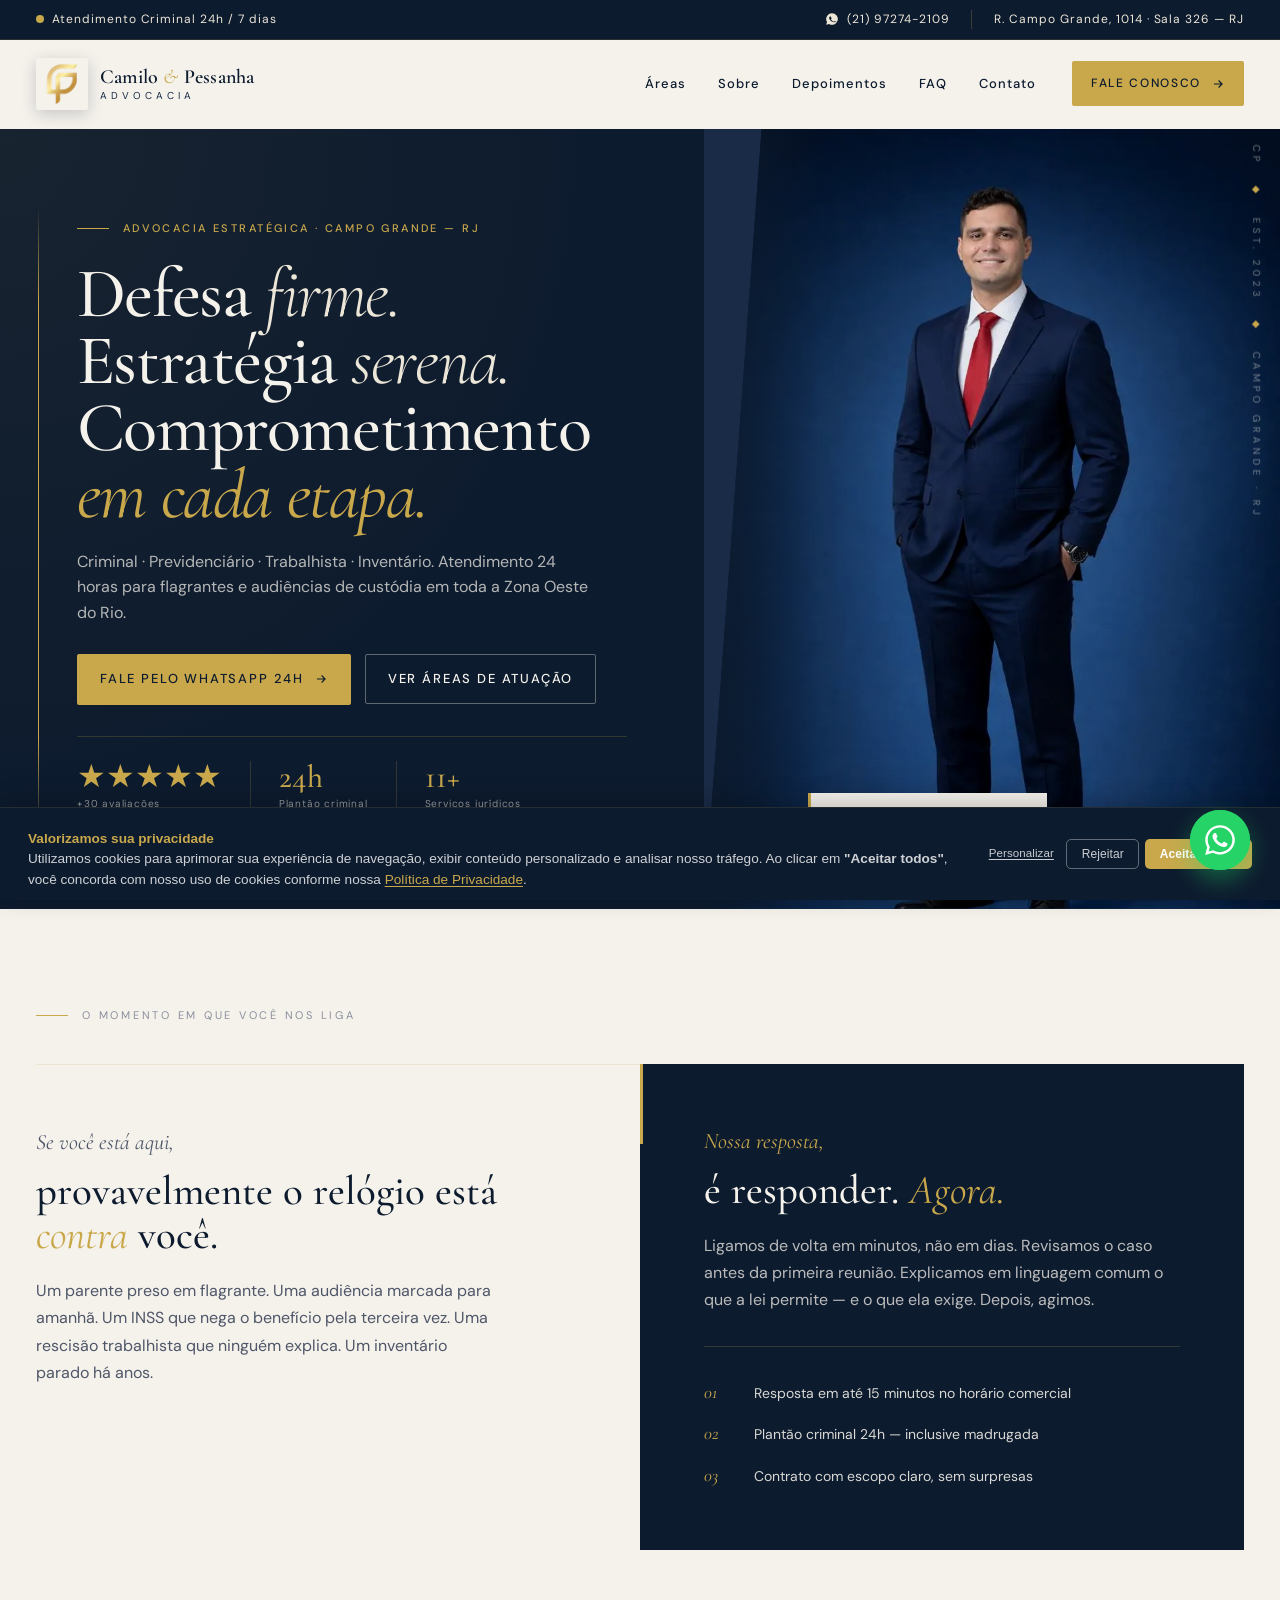
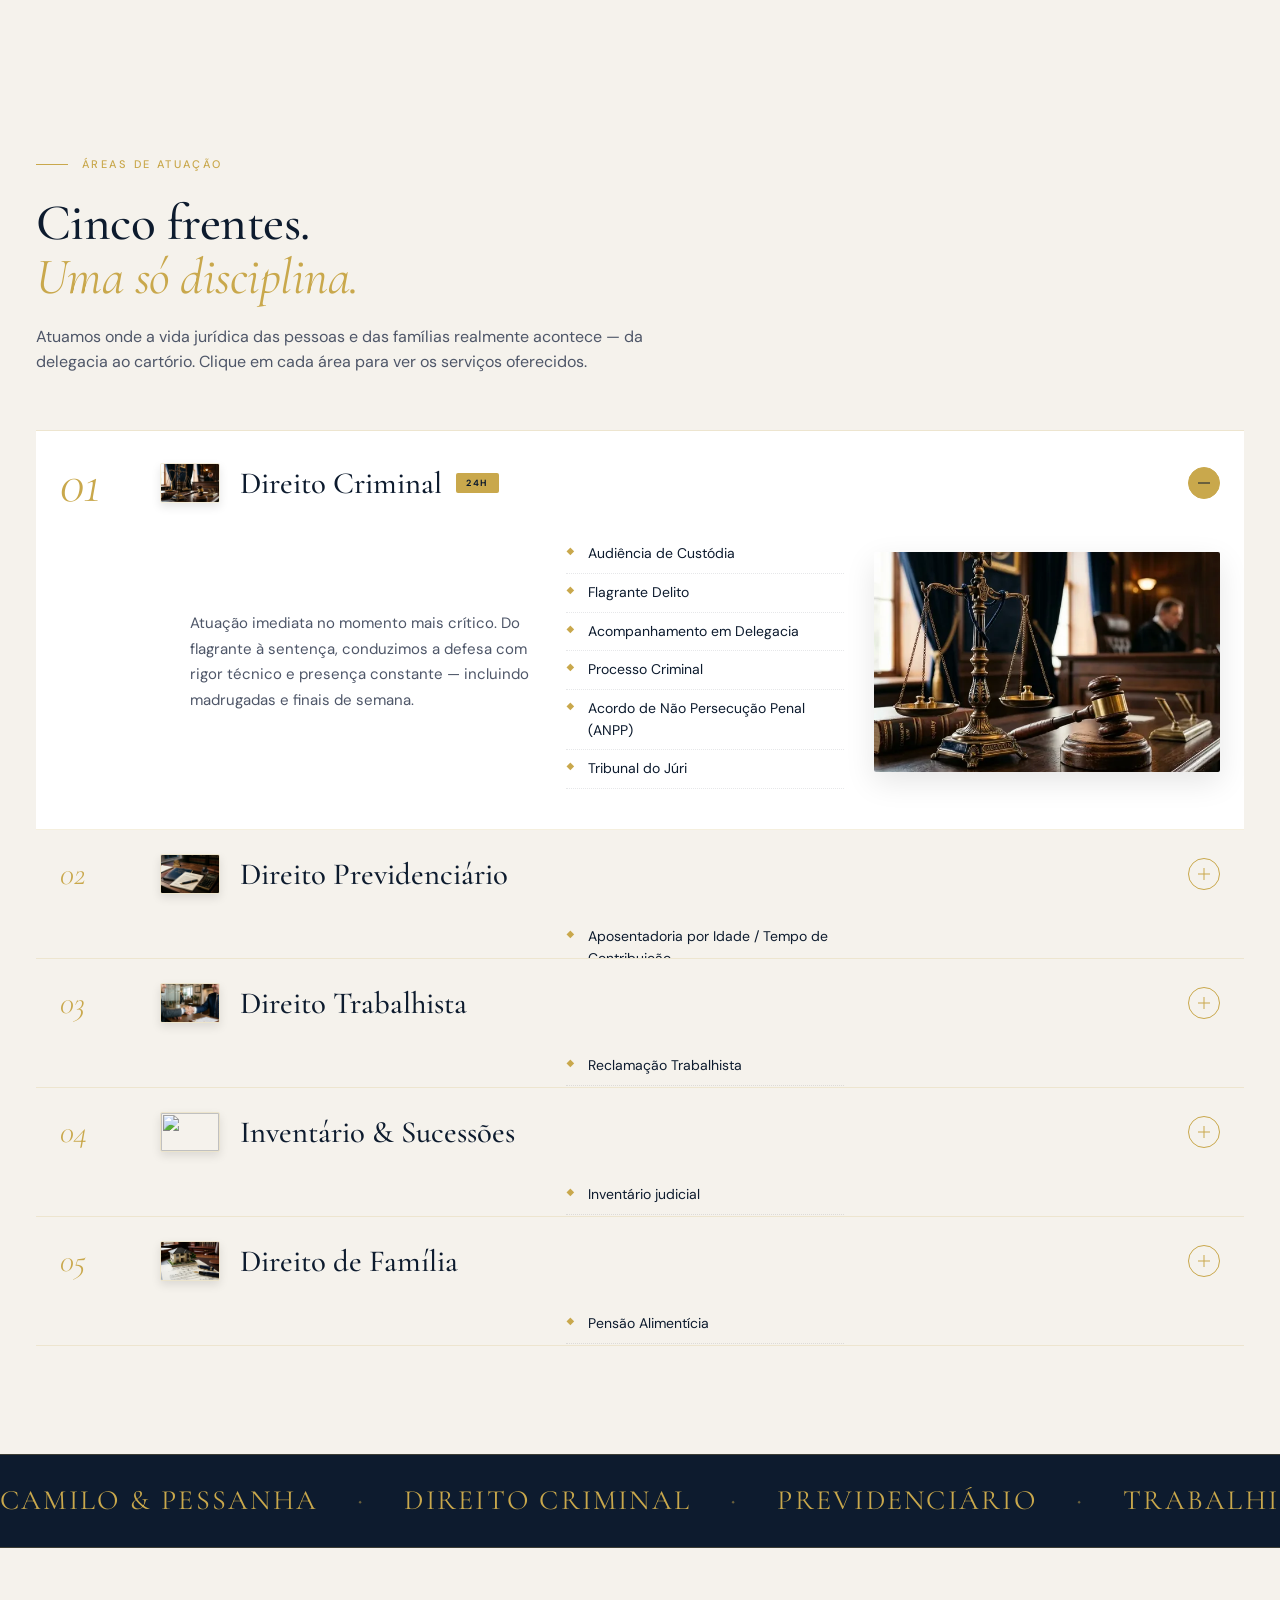
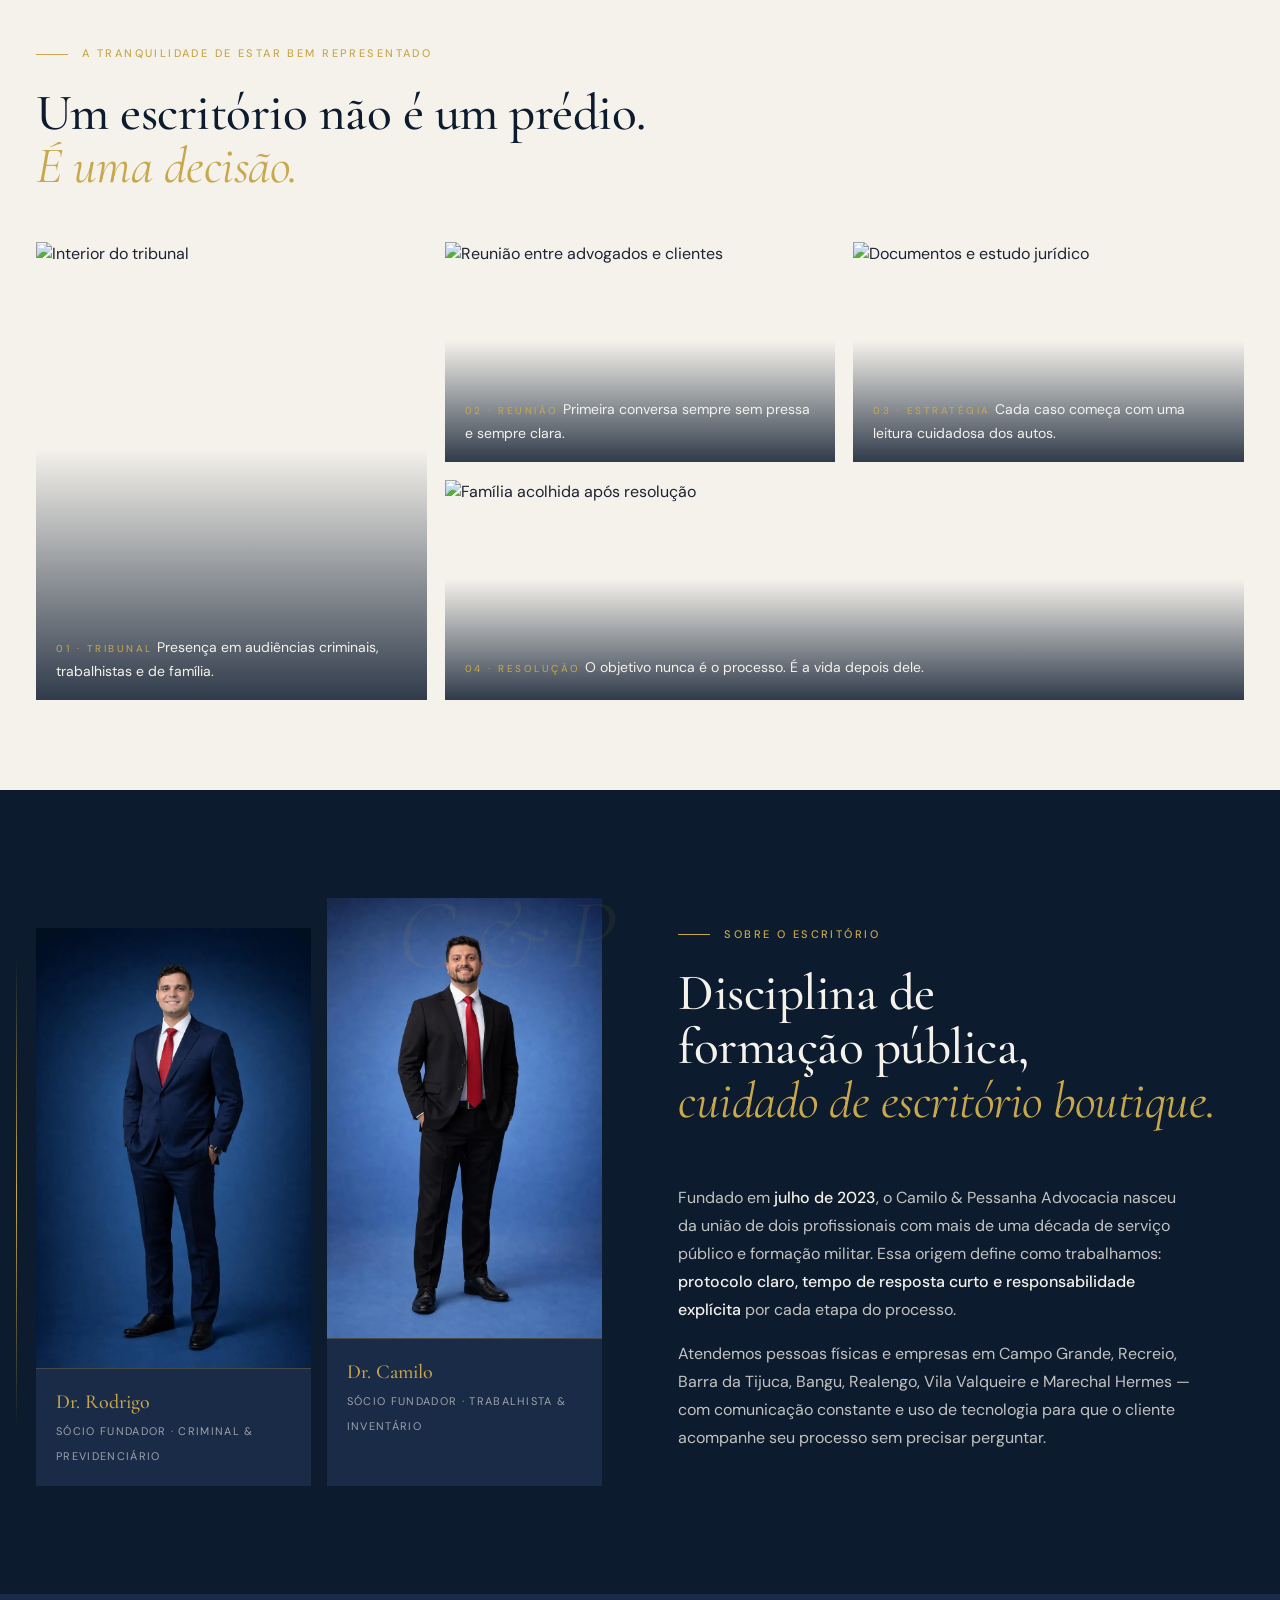
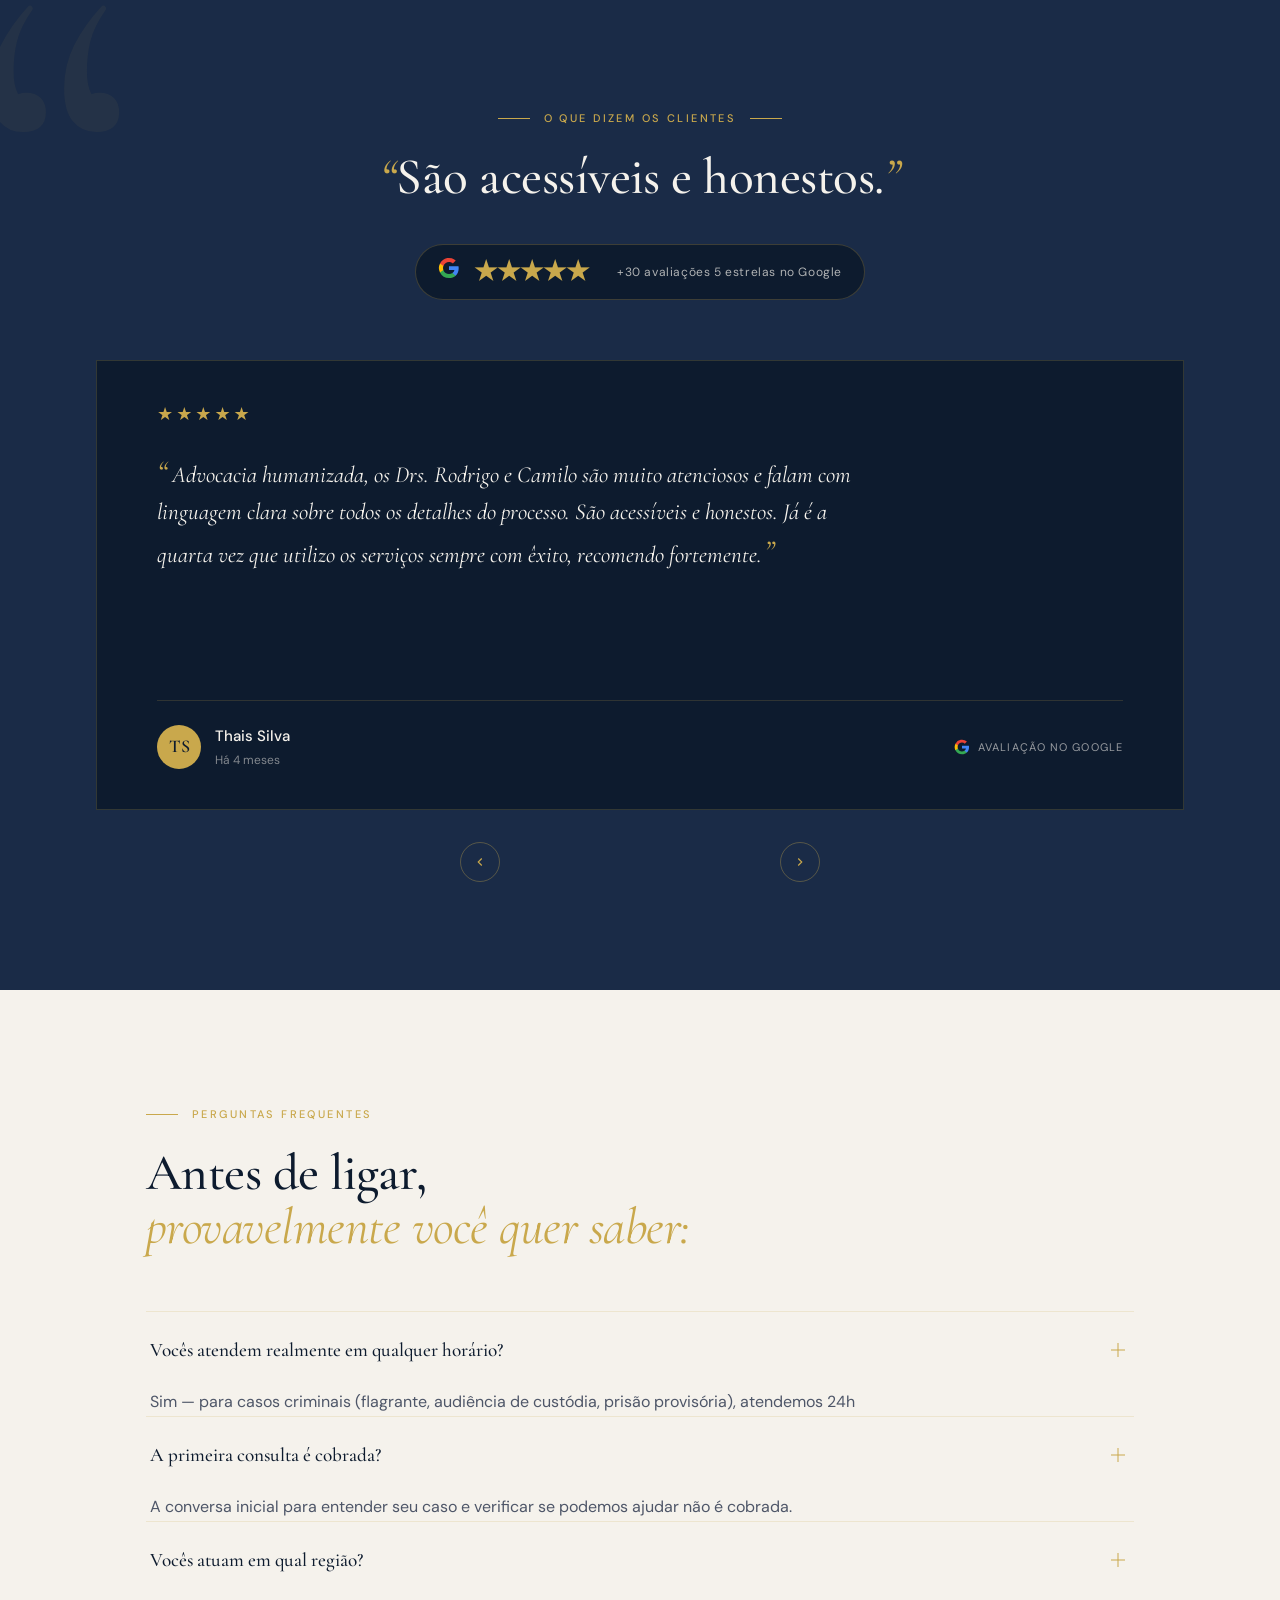
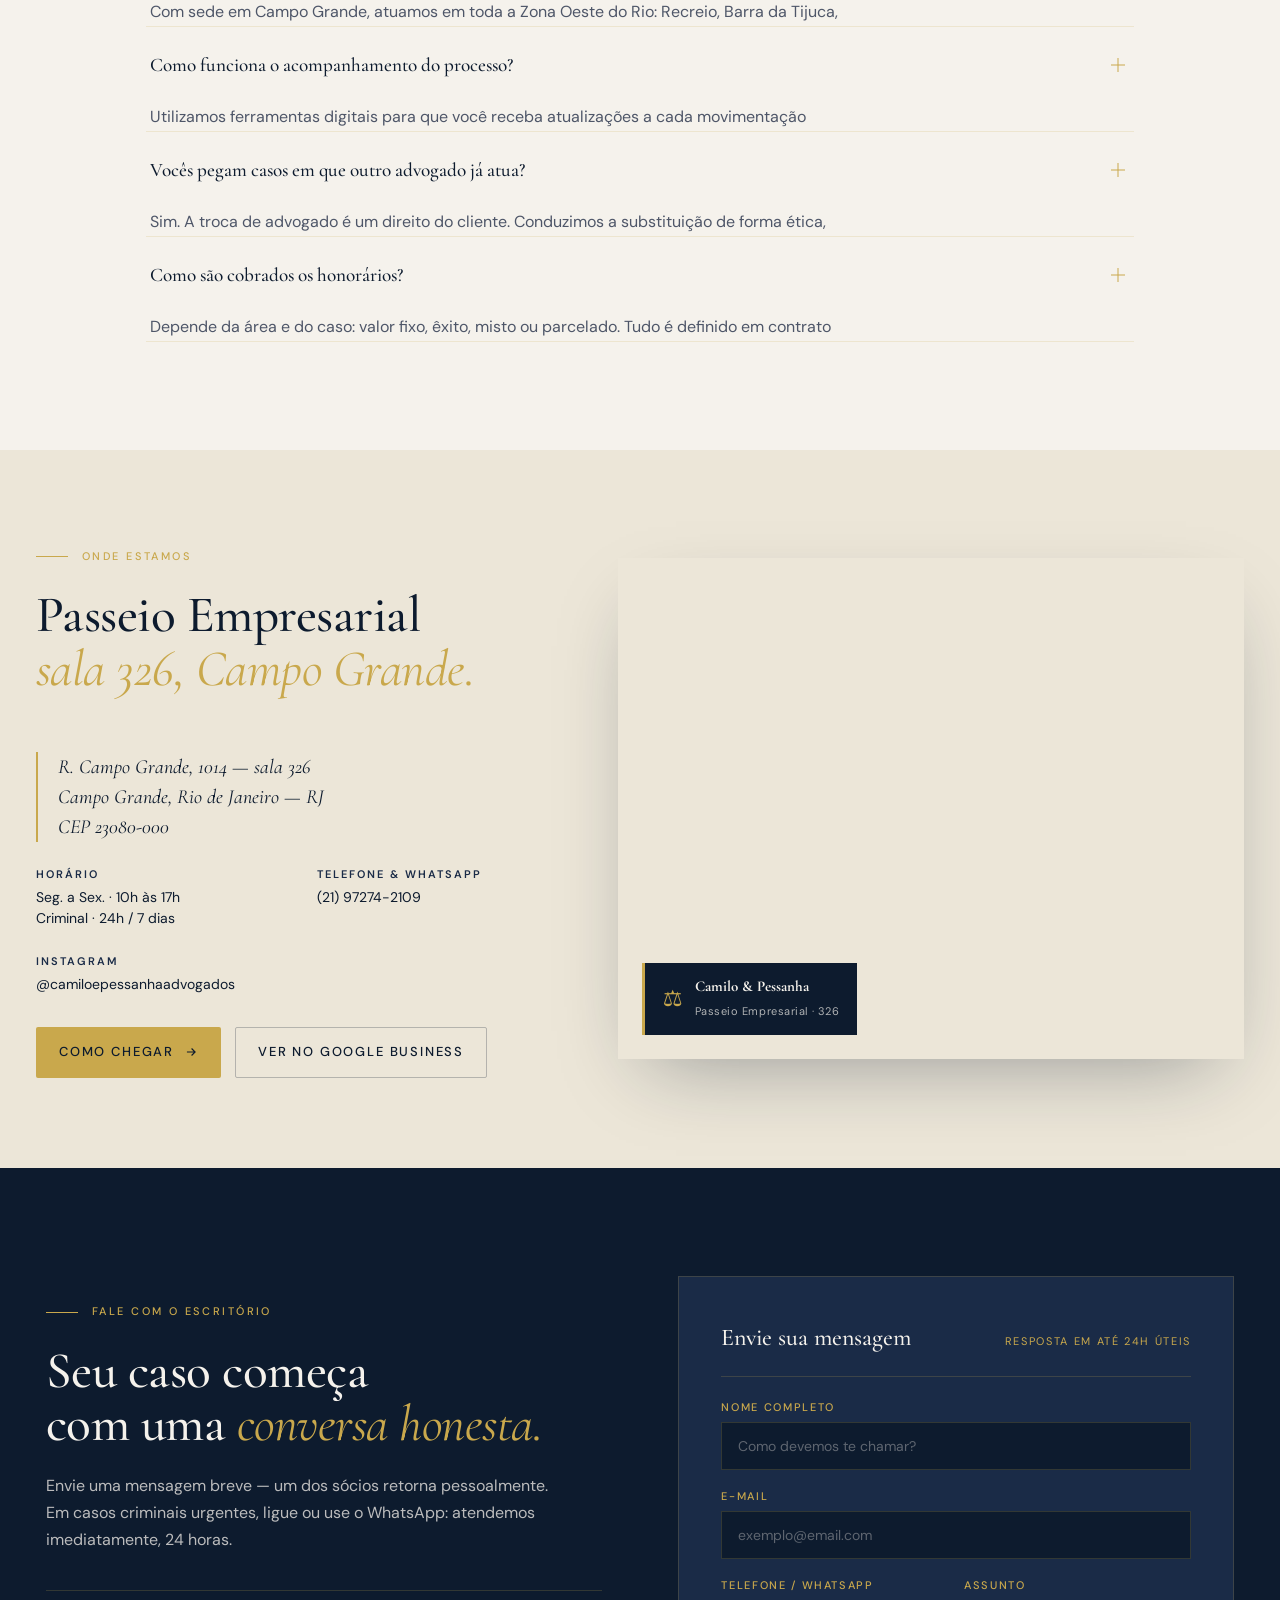
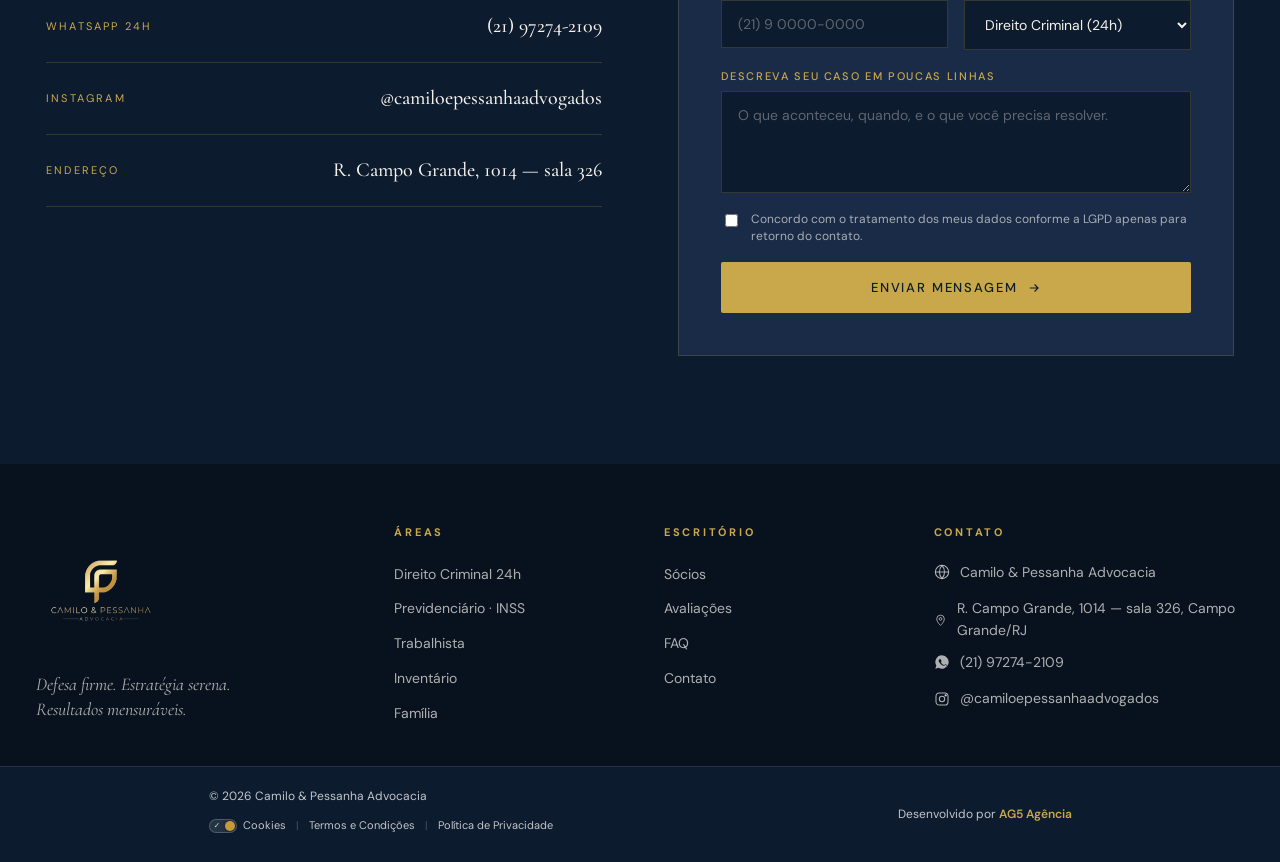
==== commit d3ae7f5b: "refactor: update thumbnail paths and remove srcset attributes for optimized image loading" ====
--- a/index.html
+++ b/index.html
@@ -393,7 +393,8 @@
       <div class="hero__left">
         <span class="hero__gold-line" aria-hidden="true"></span>
         <div class="hero__left-inner">
-          <p class="eyebrow" data-anim="up">
+          <!-- LCP fix: eyebrow sem data-anim — era o elemento LCP, não pode ter opacity:0 -->
+          <p class="eyebrow">
             <span class="eyebrow__rule"></span>
             Advocacia estratégica · Campo Grande — RJ
           </p>
@@ -521,7 +522,7 @@
         <li class="acc__item is-open" data-area="criminal">
           <button class="acc__head">
             <span class="acc__num">01</span>
-            <div class="acc__thumb"><img src="assets/criminal_law_premium_1776882867028.webp" alt="" width="48" height="48" /></div>
+            <div class="acc__thumb"><img src="assets/criminal_law_premium_1776882867028-600.webp" alt="" width="48" height="48" /></div>
             <span class="acc__title">Direito Criminal <span class="acc__tag">24h</span></span>
             <span class="acc__icon" aria-hidden="true"></span>
           </button>
@@ -543,7 +544,6 @@
               <div class="acc__media">
                 <!-- Performance fix: srcset responsivo (600px max) -->
                 <img src="assets/criminal_law_premium_1776882867028-600.webp"
-                     srcset="assets/criminal_law_premium_1776882867028-600.webp 600w, assets/criminal_law_premium_1776882867028.webp 1024w"
                      sizes="(max-width: 960px) 100vw, 400px"
                      alt="Direito Criminal" width="400" height="300" loading="lazy" />
               </div>
@@ -647,7 +647,7 @@
         <li class="acc__item" data-area="familia">
           <button class="acc__head">
             <span class="acc__num">05</span>
-            <div class="acc__thumb"><img src="assets/family_law_symbolic_premium_1776883171077.webp" alt="" width="48" height="48" /></div>
+            <div class="acc__thumb"><img src="assets/family_law_symbolic_premium_1776883171077-600.webp" alt="" width="48" height="48" /></div>
             <span class="acc__title">Direito de Família</span>
             <span class="acc__icon" aria-hidden="true"></span>
           </button>
@@ -668,7 +668,6 @@
               </ul>
               <div class="acc__media">
                 <img src="assets/family_law_symbolic_premium_1776883171077-600.webp"
-                     srcset="assets/family_law_symbolic_premium_1776883171077-600.webp 600w, assets/family_law_symbolic_premium_1776883171077.webp 1024w"
                      sizes="(max-width: 960px) 100vw, 400px"
                      alt="Direito de Família" width="400" height="300" loading="lazy" />
               </div>
